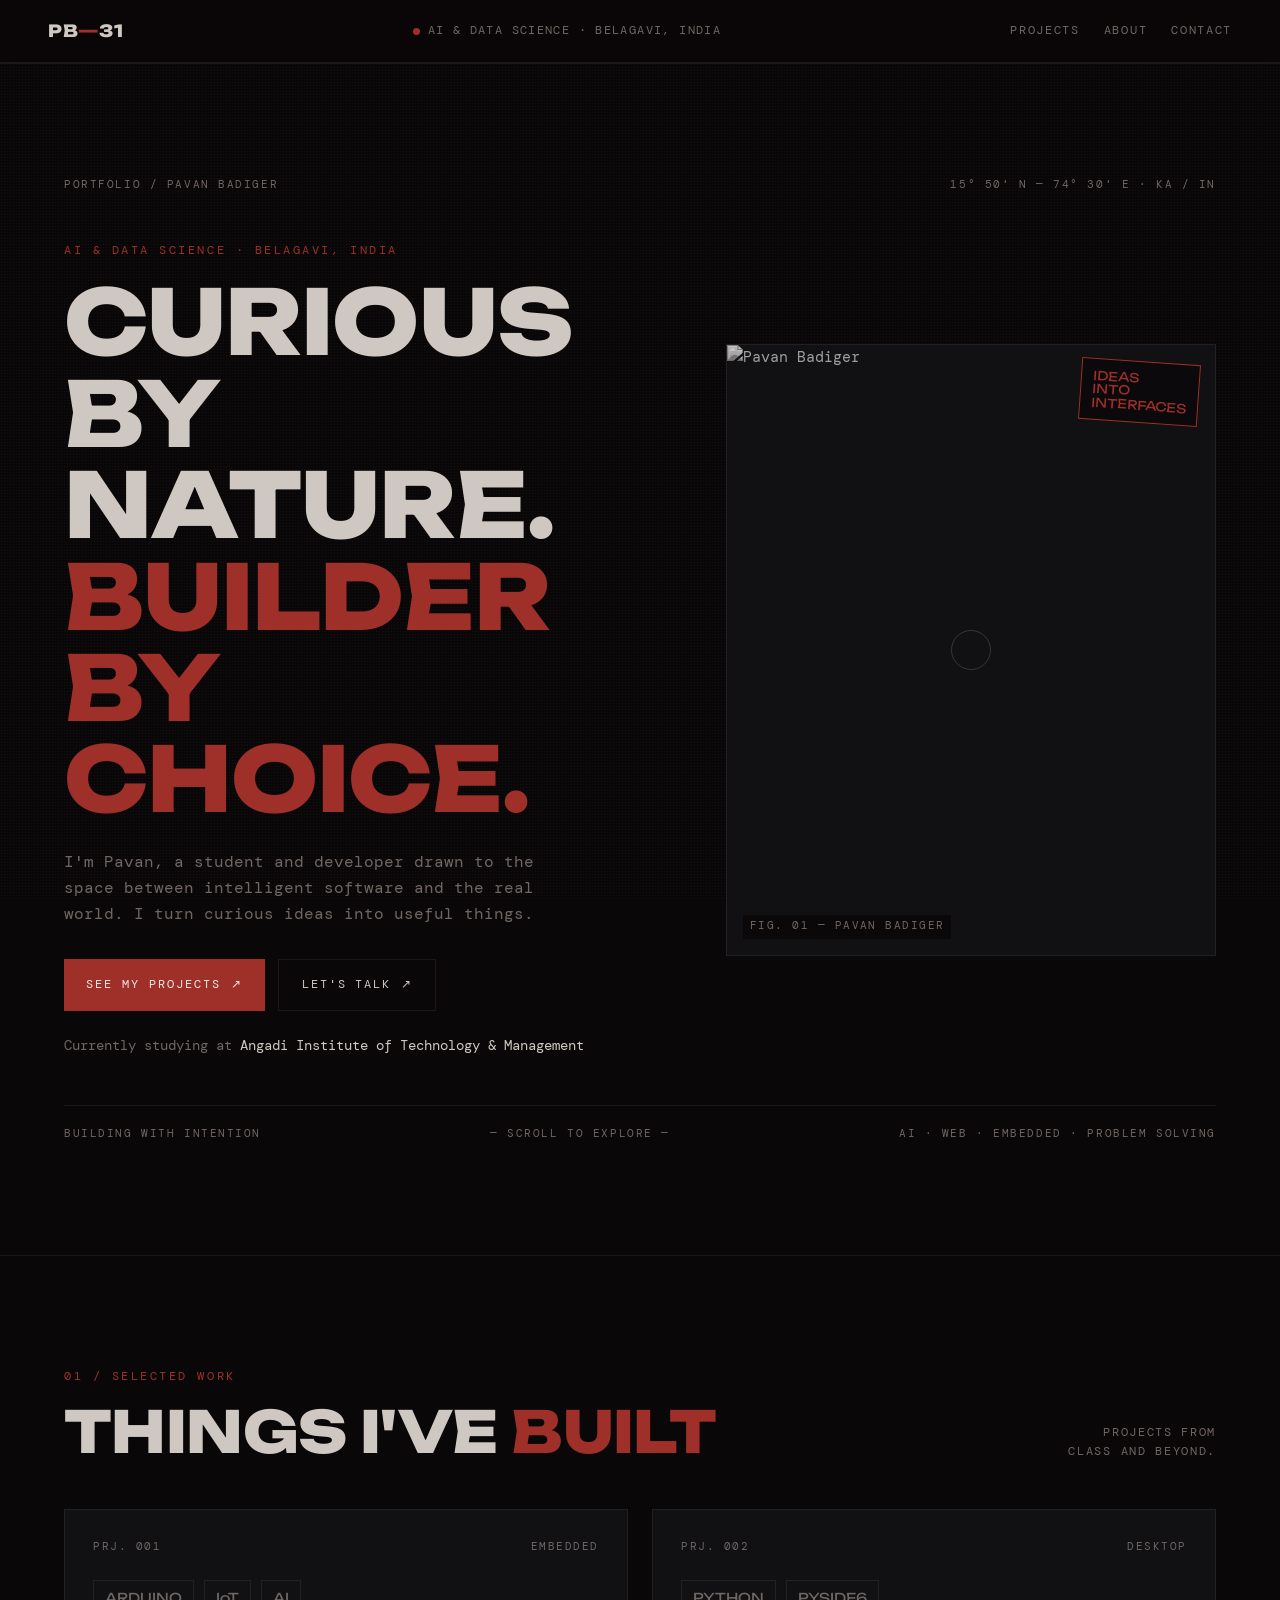
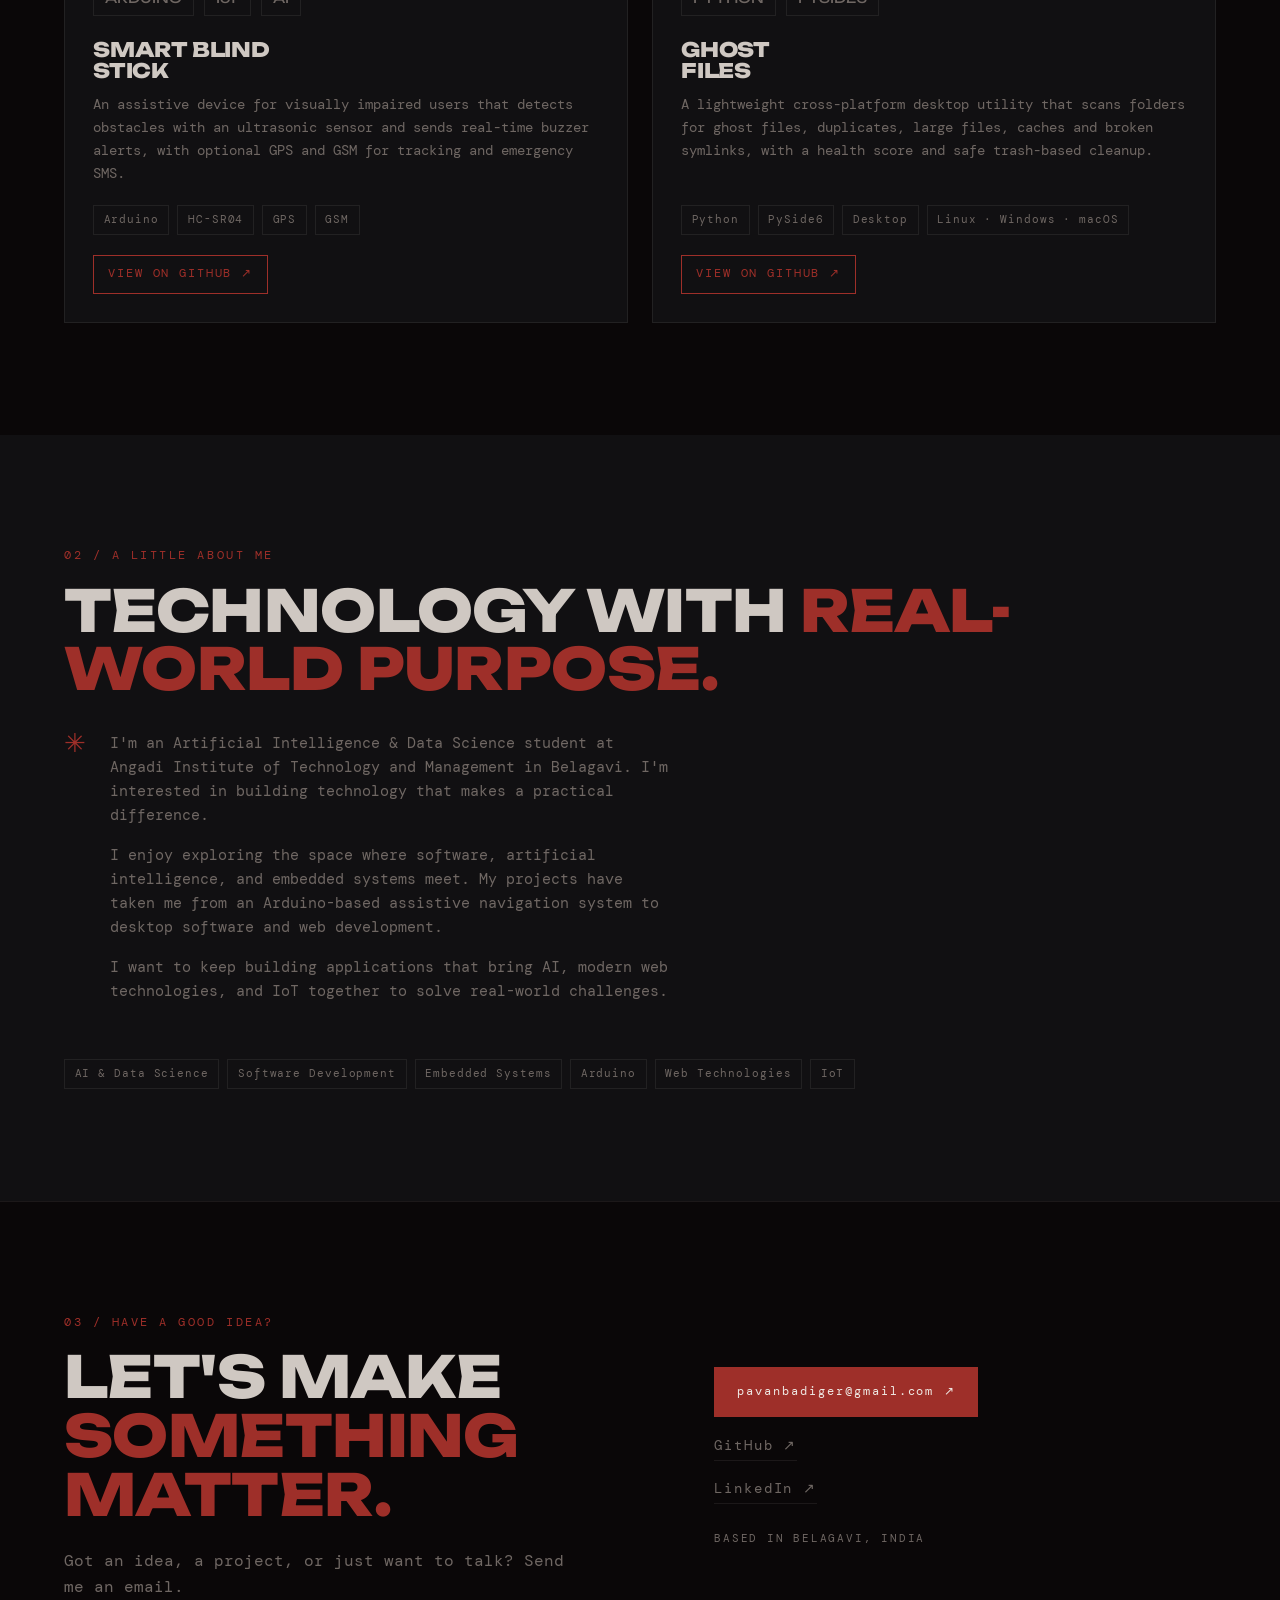
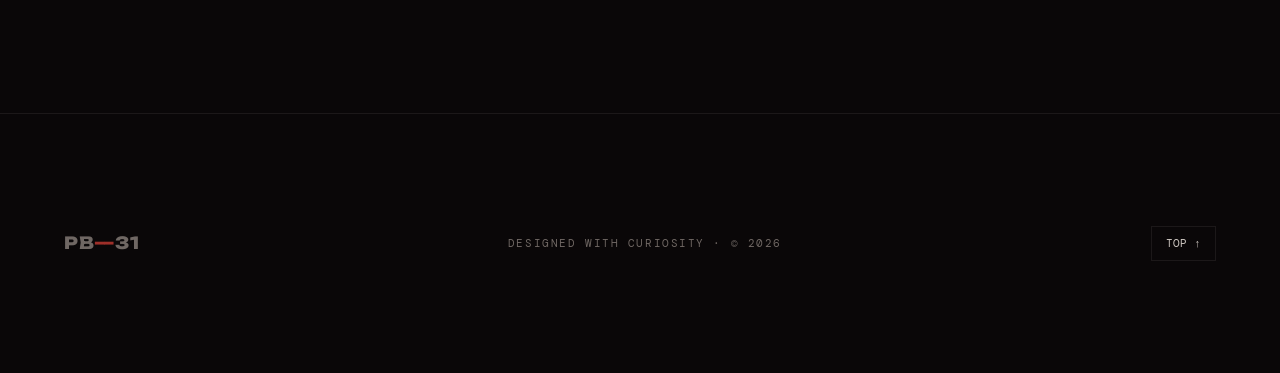
==== index.html @ 8b149516 "Redesign portfolio with dark matte theme and new project cards" ====
<!DOCTYPE html>
<html lang="en">
<head>
  <meta charset="UTF-8">
  <meta name="viewport" content="width=device-width, initial-scale=1.0">
  <meta name="description" content="Pavan Badiger is an AI & Data Science student building thoughtful software, useful tools, and connected experiences.">
  <meta name="theme-color" content="#0a0708">
  <title>Portfolio | Pavan Badiger</title>

  <!-- Favicon -->
  <link rel="icon" type="image/jpeg" href="assets/Icon.jpeg">
  <link rel="apple-touch-icon" href="assets/Icon.jpeg">

  <link rel="preconnect" href="https://fonts.googleapis.com">
  <link href="https://fonts.googleapis.com/css2?family=DM+Mono&family=Unbounded:wght@400;600;800&display=swap" rel="stylesheet">

  <link rel="stylesheet" href="style.css">
  <script src="script.js" defer></script>
</head>
<body>

  <div class="grain"></div>
  <div class="scanlines"></div>
  <div class="cursor-glow"></div>

  <header class="topbar">
    <a class="brand" href="#top">PB<span>—</span>31</a>
    <div class="status"><i></i> AI &amp; DATA SCIENCE · BELAGAVI, INDIA</div>

    <button class="menu-toggle" aria-expanded="false">INDEX ＋</button>

    <nav id="site-nav">
      <a href="#projects">PROJECTS</a>
      <a href="#about">ABOUT</a>
      <a href="#contact">CONTACT</a>
    </nav>
  </header>

  <main id="top">
    <section class="hero section">
      <div class="meta">
        <span>PORTFOLIO / PAVAN BADIGER</span>
        <span>15° 50' N — 74° 30' E · KA / IN</span>
      </div>

      <div class="hero-layout">
        <div class="hero-copy">
          <p class="eyebrow">AI &amp; DATA SCIENCE · BELAGAVI, INDIA</p>

          <h1>CURIOUS BY NATURE.<br><em>BUILDER BY CHOICE.</em></h1>

          <p class="description">
            I'm Pavan, a student and developer drawn to the space between
            intelligent software and the real world. I turn curious ideas
            into useful things.
          </p>

          <div class="hero-actions">
            <a class="button" href="#projects">SEE MY PROJECTS <span>↗</span></a>
            <a class="button ghost" href="mailto:pavanbadiger@gmail.com">LET'S TALK <span>↗</span></a>
          </div>

          <p class="studying">
            Currently studying at <strong>Angadi Institute of Technology &amp; Management</strong>
          </p>
        </div>

        <div class="hero-art">
          <div class="art-frame">
            <img src="assets/Profile.svg" alt="Pavan Badiger" class="portrait">
            <div class="art-label">FIG. 01 — PAVAN BADIGER</div>
            <div class="stamp">IDEAS<br>INTO<br>INTERFACES</div>
            <div class="crosshair"></div>
          </div>
        </div>
      </div>

      <div class="hero-footer">
        <span>BUILDING WITH INTENTION</span>
        <span>— SCROLL TO EXPLORE —</span>
        <span>AI · WEB · EMBEDDED · PROBLEM SOLVING</span>
      </div>
    </section>

    <section id="projects" class="section projects">
      <div class="section-heading">
        <div>
          <p class="eyebrow">01 / SELECTED WORK</p>
          <h2>THINGS I'VE <em>BUILT</em></h2>
        </div>
        <p class="side-note">PROJECTS FROM<br>CLASS AND BEYOND.</p>
      </div>

      <div class="cards">
        <article class="card">
          <div class="card-meta">
            <span>PRJ. 001</span><span>EMBEDDED</span>
          </div>
          <div class="signal-visual">
            <span>ARDUINO</span><span>IoT</span><span>AI</span>
          </div>
          <h3>SMART BLIND<br>STICK</h3>
          <p>An assistive device for visually impaired users that detects obstacles with an ultrasonic sensor and sends real-time buzzer alerts, with optional GPS and GSM for tracking and emergency SMS.</p>
          <div class="tags"><span>Arduino</span><span>HC-SR04</span><span>GPS</span><span>GSM</span></div>
          <a class="card-link" href="https://github.com/Pavn31/Smart-Blind-Stick" target="_blank" rel="noopener">VIEW ON GITHUB ↗</a>
        </article>

        <article class="card">
          <div class="card-meta">
            <span>PRJ. 002</span><span>DESKTOP</span>
          </div>
          <div class="signal-visual">
            <span>PYTHON</span><span>PYSIDE6</span>
          </div>
          <h3>GHOST<br>FILES</h3>
          <p>A lightweight cross-platform desktop utility that scans folders for ghost files, duplicates, large files, caches and broken symlinks, with a health score and safe trash-based cleanup.</p>
          <div class="tags"><span>Python</span><span>PySide6</span><span>Desktop</span><span>Linux · Windows · macOS</span></div>
          <a class="card-link" href="https://github.com/Pavn31/GhostFiles" target="_blank" rel="noopener">VIEW ON GITHUB ↗</a>
        </article>
      </div>
    </section>

    <section id="about" class="manifesto">
      <div class="section manifesto-inner">
        <p class="eyebrow">02 / A LITTLE ABOUT ME</p>

        <h2>TECHNOLOGY WITH <em>REAL-WORLD PURPOSE.</em></h2>

        <div class="manifesto-bottom">
          <span class="asterisk">✳</span>
          <div>
            <p>
              I'm an Artificial Intelligence &amp; Data Science student at Angadi
              Institute of Technology and Management in Belagavi. I'm interested
              in building technology that makes a practical difference.
            </p>
            <p>
              I enjoy exploring the space where software, artificial intelligence,
              and embedded systems meet. My projects have taken me from an
              Arduino-based assistive navigation system to desktop software and
              web development.
            </p>
            <p>
              I want to keep building applications that bring AI, modern web
              technologies, and IoT together to solve real-world challenges.
            </p>
          </div>
        </div>

        <div class="tags skills">
          <span>AI &amp; Data Science</span>
          <span>Software Development</span>
          <span>Embedded Systems</span>
          <span>Arduino</span>
          <span>Web Technologies</span>
          <span>IoT</span>
        </div>
      </div>
    </section>

    <section id="contact" class="section contact">
      <div>
        <p class="eyebrow">03 / HAVE A GOOD IDEA?</p>
        <h2>LET'S MAKE<br><em>SOMETHING MATTER.</em></h2>
        <p class="description">
          Got an idea, a project, or just want to talk? Send me an email.
        </p>
      </div>

      <div class="contact-links">
        <a class="button" href="mailto:pavanbadiger@gmail.com">pavanbadiger@gmail.com <span>↗</span></a>
        <a href="https://github.com/Pavn31" target="_blank" rel="noopener">GitHub ↗</a>
        <a href="https://www.linkedin.com/in/pavn-badiger/" target="_blank" rel="noopener">LinkedIn ↗</a>
        <p class="location">BASED IN BELAGAVI, INDIA</p>
      </div>
    </section>
  </main>

  <footer class="section footer">
    <a class="brand" href="#top">PB<span>—</span>31</a>
    <span>DESIGNED WITH CURIOSITY · © 2026</span>
    <button id="panic" aria-label="Back to top">TOP ↑</button>
  </footer>

  <div class="panic-overlay" id="panic-overlay"></div>

</body>
</html>
---- style.css ----
:root {
    --bg: #0a0708;
    --bg-2: #111012;
    --ink: #cfc8c2;
    --muted: #6f6763;
    --line: rgba(207, 200, 194, 0.09);
    --red: #9e2f29;
    --red-soft: rgba(158, 47, 41, 0.18);
    --display: "Unbounded", system-ui, sans-serif;
    --mono: "DM Mono", ui-monospace, monospace;
  }
  
  * { box-sizing: border-box; margin: 0; padding: 0; }
  
  html { scroll-behavior: smooth; }
  
  body {
    background: var(--bg);
    color: var(--ink);
    font-family: var(--mono);
    font-size: 15px;
    line-height: 1.6;
    overflow-x: hidden;
  }
  
  a { color: inherit; text-decoration: none; }
  
  img { max-width: 100%; display: block; }
  
  /* Atmosphere: matte grain, soft scanlines, faint cursor light */
  .grain, .scanlines, .cursor-glow {
    position: fixed;
    inset: 0;
    pointer-events: none;
    z-index: 0;
  }
  .grain {
    opacity: 0.04;
    background-image: radial-gradient(#fff 1px, transparent 1px);
    background-size: 3px 3px;
  }
  .scanlines {
    background: repeating-linear-gradient(to bottom, transparent 0 2px, rgba(0,0,0,0.22) 2px 3px);
    opacity: 0.25;
  }
  .cursor-glow {
    position: fixed;
    width: 320px;
    height: 320px;
    transform: translate(-50%, -50%);
    background: radial-gradient(circle, rgba(158, 47, 41, 0.07), transparent 60%);
    left: -999px;
    top: -999px;
  }
  
  main, .topbar, .footer { position: relative; z-index: 1; }
  
  /* Top bar */
  .topbar {
    display: flex;
    align-items: center;
    justify-content: space-between;
    gap: 1rem;
    padding: 1.1rem clamp(1.25rem, 4vw, 3rem);
    border-bottom: 1px solid var(--line);
    position: sticky;
    top: 0;
    background: rgba(10, 7, 8, 0.9);
    backdrop-filter: blur(8px);
  }
  
  .brand {
    font-family: var(--display);
    font-weight: 800;
    letter-spacing: 0.04em;
    font-size: 1.05rem;
  }
  .brand span { color: var(--red); }
  
  .status {
    font-size: 0.72rem;
    color: var(--muted);
    letter-spacing: 0.12em;
    display: flex;
    align-items: center;
    gap: 0.5rem;
  }
  .status i {
    width: 7px; height: 7px; border-radius: 50%;
    background: var(--red);
    animation: blink 1.6s steps(2) infinite;
  }
  @keyframes blink { 50% { opacity: 0.1; } }
  
  .menu-toggle {
    display: none;
    background: none;
    border: 1px solid var(--line);
    color: var(--ink);
    font: inherit;
    padding: 0.45rem 0.8rem;
    cursor: pointer;
  }
  
  #site-nav { display: flex; gap: 1.5rem; }
  #site-nav a {
    font-size: 0.75rem;
    letter-spacing: 0.14em;
    color: var(--muted);
    transition: color 0.2s;
  }
  #site-nav a:hover { color: var(--ink); }
  
  /* Sections */
  .section {
    padding: clamp(4rem, 9vw, 7rem) clamp(1.25rem, 5vw, 4rem);
    border-top: 1px solid var(--line);
  }
  
  .eyebrow {
    font-size: 0.72rem;
    letter-spacing: 0.22em;
    color: var(--red);
    margin-bottom: 1rem;
  }
  
  h1, h2, h3 {
    font-family: var(--display);
    font-weight: 800;
    line-height: 1.02;
    letter-spacing: -0.01em;
  }
  h1 { font-size: clamp(2.6rem, 7vw, 6rem); margin-bottom: 1.5rem; }
  h2 { font-size: clamp(2rem, 5vw, 3.6rem); margin-bottom: 1.5rem; }
  h3 { font-size: 1.25rem; margin-bottom: 0.75rem; }
  
  em { font-style: normal; color: var(--red); }
  
  .description {
    max-width: 52ch;
    color: var(--muted);
    font-size: 1.02rem;
  }
  
  .side-note {
    color: var(--muted);
    font-size: 0.75rem;
    letter-spacing: 0.14em;
    text-align: right;
  }
  
  /* Buttons */
  .button {
    display: inline-flex;
    align-items: center;
    gap: 0.6rem;
    padding: 0.95rem 1.4rem;
    background: var(--red);
    color: #efe9e4;
    font-size: 0.78rem;
    letter-spacing: 0.16em;
    transition: transform 0.2s, background 0.2s;
  }
  .button:hover { transform: translateY(-2px); background: #b33a33; }
  .button.ghost {
    background: transparent;
    border: 1px solid var(--line);
    color: var(--ink);
  }
  .button.ghost:hover { border-color: var(--red); background: transparent; }
  
  /* Hero */
  .hero { min-height: 100vh; display: flex; flex-direction: column; justify-content: space-between; }
  
  .meta {
    display: flex;
    justify-content: space-between;
    flex-wrap: wrap;
    gap: 0.5rem;
    font-size: 0.7rem;
    letter-spacing: 0.14em;
    color: var(--muted);
  }
  
  .hero-layout {
    display: grid;
    grid-template-columns: 1.1fr 0.9fr;
    gap: clamp(2rem, 5vw, 5rem);
    align-items: center;
    padding: 3rem 0;
  }
  
  .hero-actions { display: flex; flex-wrap: wrap; gap: 0.8rem; margin: 2rem 0 1.5rem; }
  
  .studying { font-size: 0.85rem; color: var(--muted); }
  .studying strong { color: var(--ink); font-weight: 400; }
  
  .art-frame {
    position: relative;
    aspect-ratio: 4 / 5;
    border: 1px solid var(--line);
    background: var(--bg-2);
    overflow: hidden;
  }
  .portrait {
    width: 100%;
    height: 100%;
    object-fit: cover;
    filter: grayscale(1) contrast(1.05) brightness(0.85);
    opacity: 0.9;
  }
  .art-label, .art-caption {
    position: absolute;
    left: 1rem;
    font-size: 0.66rem;
    letter-spacing: 0.14em;
    color: var(--muted);
    background: rgba(10, 7, 8, 0.8);
    padding: 0.2rem 0.4rem;
  }
  .art-label { bottom: 1rem; }
  .stamp {
    position: absolute;
    top: 1rem;
    right: 1rem;
    font-family: var(--display);
    font-size: 0.78rem;
    line-height: 1.1;
    color: var(--red);
    border: 1px solid var(--red);
    padding: 0.6rem 0.7rem;
    transform: rotate(4deg);
    background: rgba(10, 7, 8, 0.75);
  }
  .crosshair {
    position: absolute;
    left: 50%; top: 50%;
    width: 40px; height: 40px;
    transform: translate(-50%, -50%);
    border: 1px solid rgba(207, 200, 194, 0.2);
    border-radius: 50%;
  }
  
  .hero-footer {
    display: flex;
    justify-content: space-between;
    flex-wrap: wrap;
    gap: 0.75rem;
    font-size: 0.7rem;
    letter-spacing: 0.14em;
    color: var(--muted);
    border-top: 1px solid var(--line);
    padding-top: 1.2rem;
  }
  
  /* Projects */
  .section-heading {
    display: flex;
    justify-content: space-between;
    align-items: flex-end;
    gap: 2rem;
    margin-bottom: 3rem;
    flex-wrap: wrap;
  }
  .section-heading h2 { margin-bottom: 0; }
  
  .cards {
    display: grid;
    grid-template-columns: repeat(auto-fit, minmax(300px, 1fr));
    gap: 1.5rem;
  }
  
  .card {
    border: 1px solid var(--line);
    background: var(--bg-2);
    padding: 1.75rem;
    display: flex;
    flex-direction: column;
    transition: border-color 0.25s, transform 0.25s;
  }
  .card:hover { border-color: rgba(158, 47, 41, 0.6); transform: translateY(-3px); }
  
  .card-meta {
    display: flex;
    justify-content: space-between;
    font-size: 0.68rem;
    letter-spacing: 0.14em;
    color: var(--muted);
    margin-bottom: 1.5rem;
  }
  
  .signal-visual {
    display: flex;
    gap: 0.6rem;
    flex-wrap: wrap;
    margin-bottom: 1.5rem;
  }
  .signal-visual span {
    font-family: var(--display);
    font-size: 0.85rem;
    padding: 0.4rem 0.7rem;
    border: 1px solid var(--line);
    color: var(--muted);
  }
  
  .card p { color: var(--muted); font-size: 0.9rem; margin-bottom: 1.25rem; }
  
  .tags { display: flex; flex-wrap: wrap; gap: 0.5rem; margin-top: auto; }
  .tags span {
    font-size: 0.7rem;
    letter-spacing: 0.08em;
    padding: 0.3rem 0.6rem;
    border: 1px solid var(--line);
    color: var(--muted);
  }
  
  /* Card GitHub link */
  .card-link {
    display: inline-flex;
    align-items: center;
    gap: 0.5rem;
    margin-top: 1.25rem;
    align-self: flex-start;
    padding: 0.6rem 0.9rem;
    border: 1px solid var(--red);
    color: var(--red);
    font-size: 0.72rem;
    letter-spacing: 0.16em;
    transition: background 0.2s, color 0.2s;
  }
  .card-link:hover {
    background: var(--red);
    color: #efe9e4;
  }
  
  /* About */
  .manifesto { background: var(--bg-2); }
  .manifesto-inner { border: none; }
  .manifesto-bottom {
    display: grid;
    grid-template-columns: auto 1fr;
    gap: 1.5rem;
    margin-top: 2rem;
    margin-bottom: 2.5rem;
  }
  .manifesto-bottom p { color: var(--muted); margin-bottom: 1rem; max-width: 62ch; }
  .asterisk { color: var(--red); font-size: 1.6rem; line-height: 1; }
  
  .skills { margin-top: 0.5rem; }
  
  /* Contact */
  .contact {
    display: grid;
    grid-template-columns: 1.2fr 1fr;
    gap: 3rem;
    align-items: center;
  }
  .contact-links { display: flex; flex-direction: column; gap: 1.1rem; align-items: flex-start; }
  .contact-links > a:not(.button) {
    font-size: 0.85rem;
    letter-spacing: 0.14em;
    color: var(--muted);
    border-bottom: 1px solid var(--line);
    padding-bottom: 0.2rem;
  }
  .contact-links > a:not(.button):hover { color: var(--ink); border-color: var(--red); }
  .location { font-size: 0.7rem; letter-spacing: 0.16em; color: var(--muted); margin-top: 0.5rem; }
  
  /* Footer */
  .footer {
    display: flex;
    justify-content: space-between;
    align-items: center;
    flex-wrap: wrap;
    gap: 1rem;
    font-size: 0.7rem;
    letter-spacing: 0.14em;
    color: var(--muted);
  }
  #panic {
    background: none;
    border: 1px solid var(--line);
    color: var(--ink);
    font: inherit;
    padding: 0.5rem 0.9rem;
    cursor: pointer;
  }
  #panic:hover { border-color: var(--red); }
  
  .panic-overlay { display: none; }
  
  /* Responsive */
  @media (max-width: 860px) {
    .hero-layout, .contact { grid-template-columns: 1fr; }
    .art-frame { aspect-ratio: 1 / 1; max-width: 420px; }
    .menu-toggle { display: block; }
    #site-nav {
      display: none;
      position: absolute;
      top: 100%;
      left: 0;
      right: 0;
      flex-direction: column;
      gap: 0;
      background: var(--bg);
      border-bottom: 1px solid var(--line);
    }
    #site-nav.open { display: flex; }
    #site-nav a { padding: 1rem clamp(1.25rem, 4vw, 3rem); border-top: 1px solid var(--line); }
    .status { display: none; }
    .topbar { position: sticky; }
  }
  
  @media (prefers-reduced-motion: reduce) {
    * { animation: none !important; transition: none !important; scroll-behavior: auto !important; }
  }
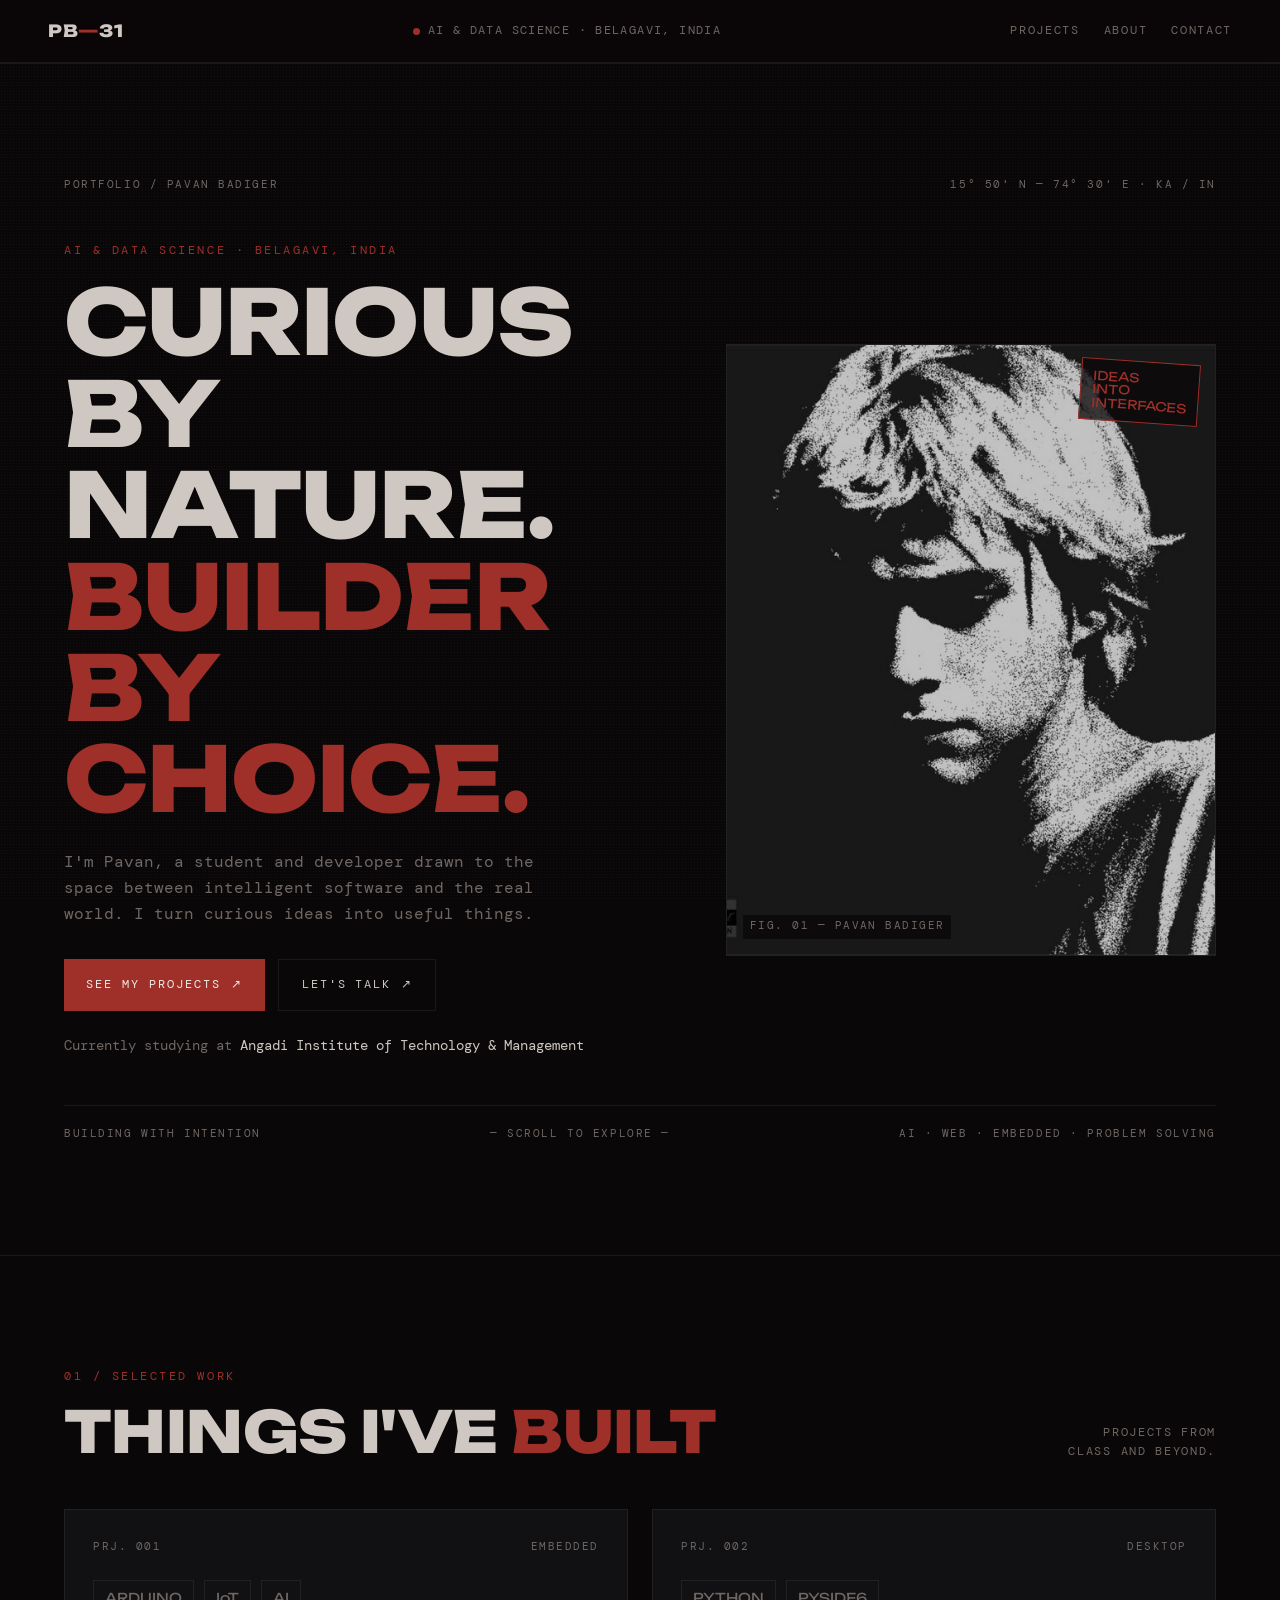
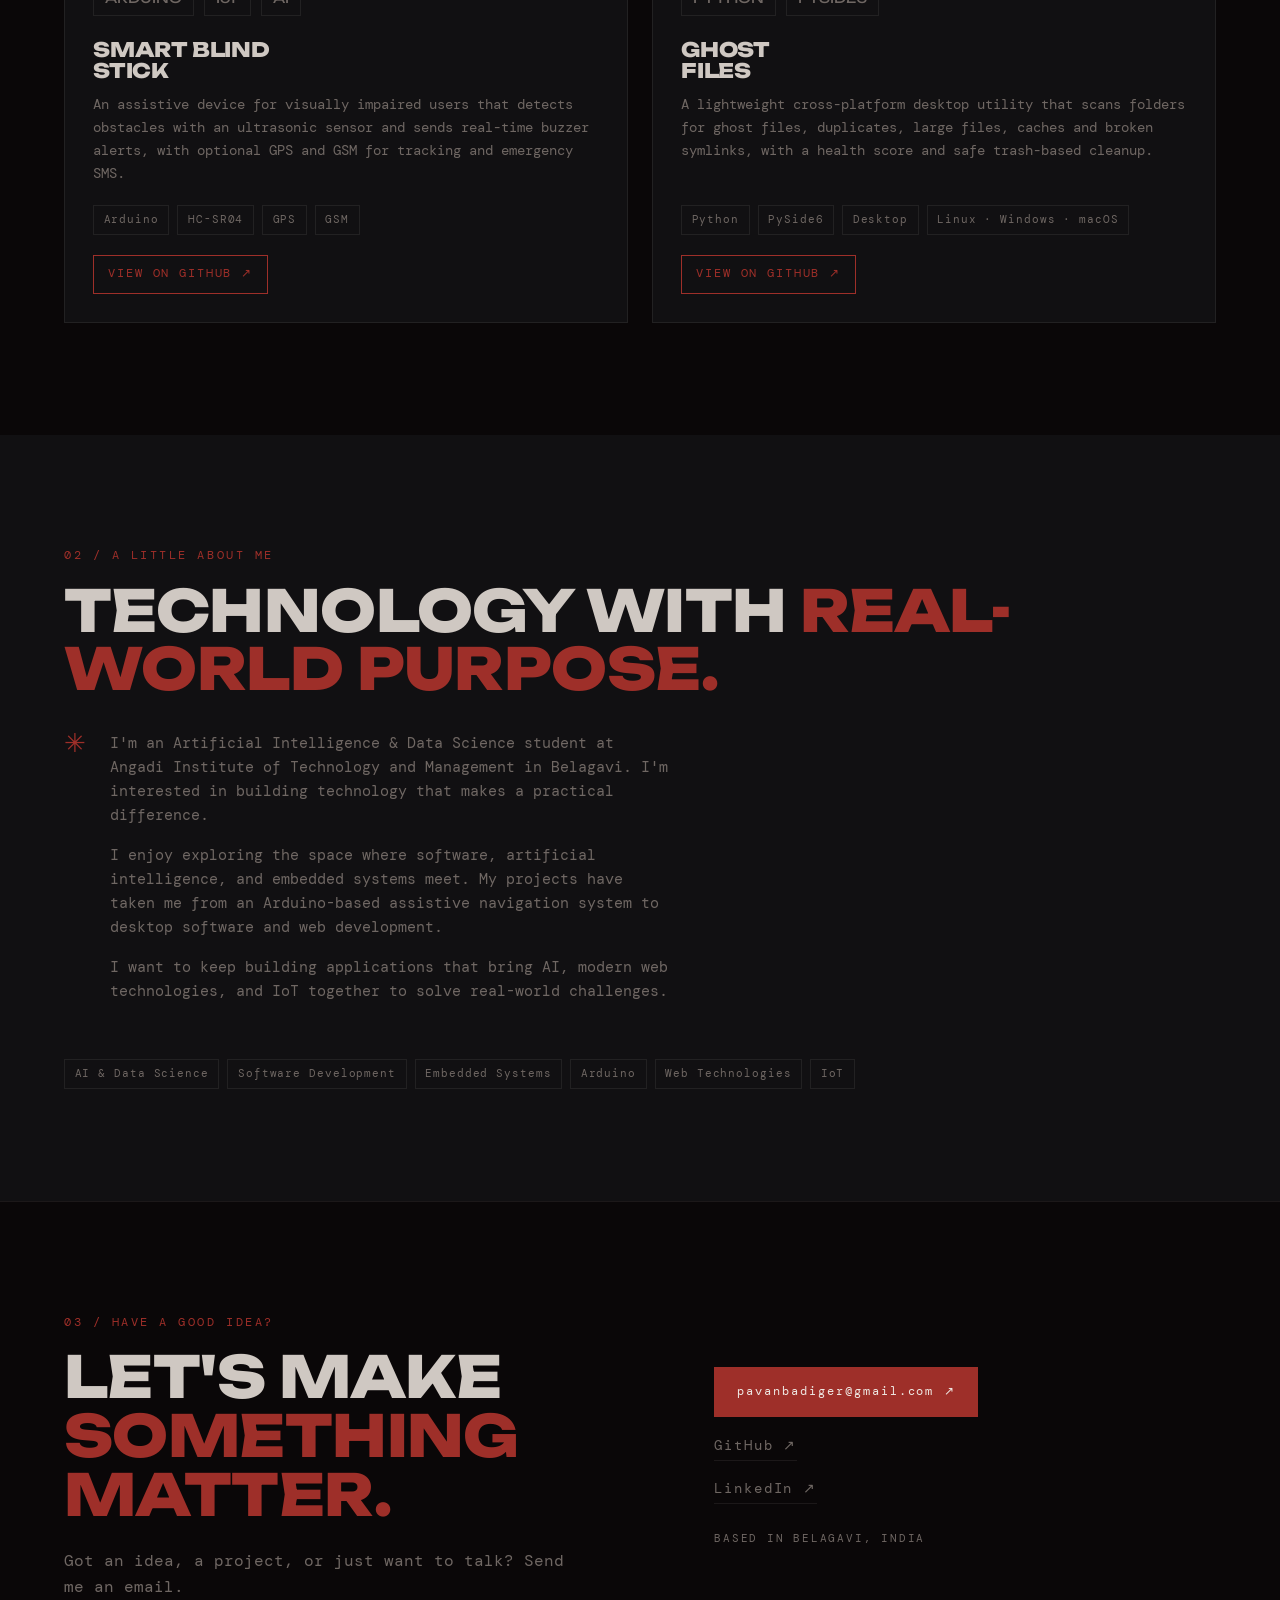
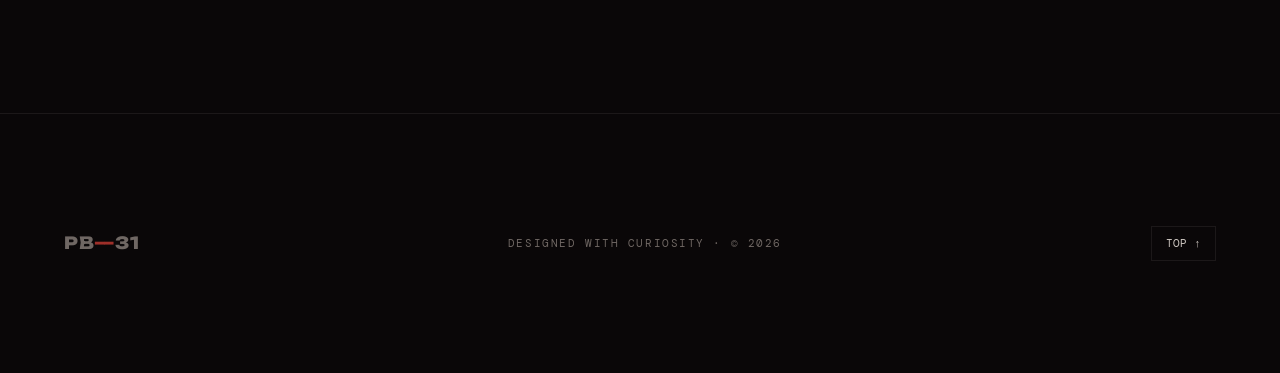
==== commit ee33431d: "Add favicon and update index.html" ====
--- a/index.html
+++ b/index.html
@@ -67,7 +67,7 @@
 
         <div class="hero-art">
           <div class="art-frame">
-            <img src="assets/Profile.svg" alt="Pavan Badiger" class="portrait">
+            <img src="assets/Profile.jpeg" alt="Pavan Badiger" class="portrait">
             <div class="art-label">FIG. 01 — PAVAN BADIGER</div>
             <div class="stamp">IDEAS<br>INTO<br>INTERFACES</div>
             <div class="crosshair"></div>
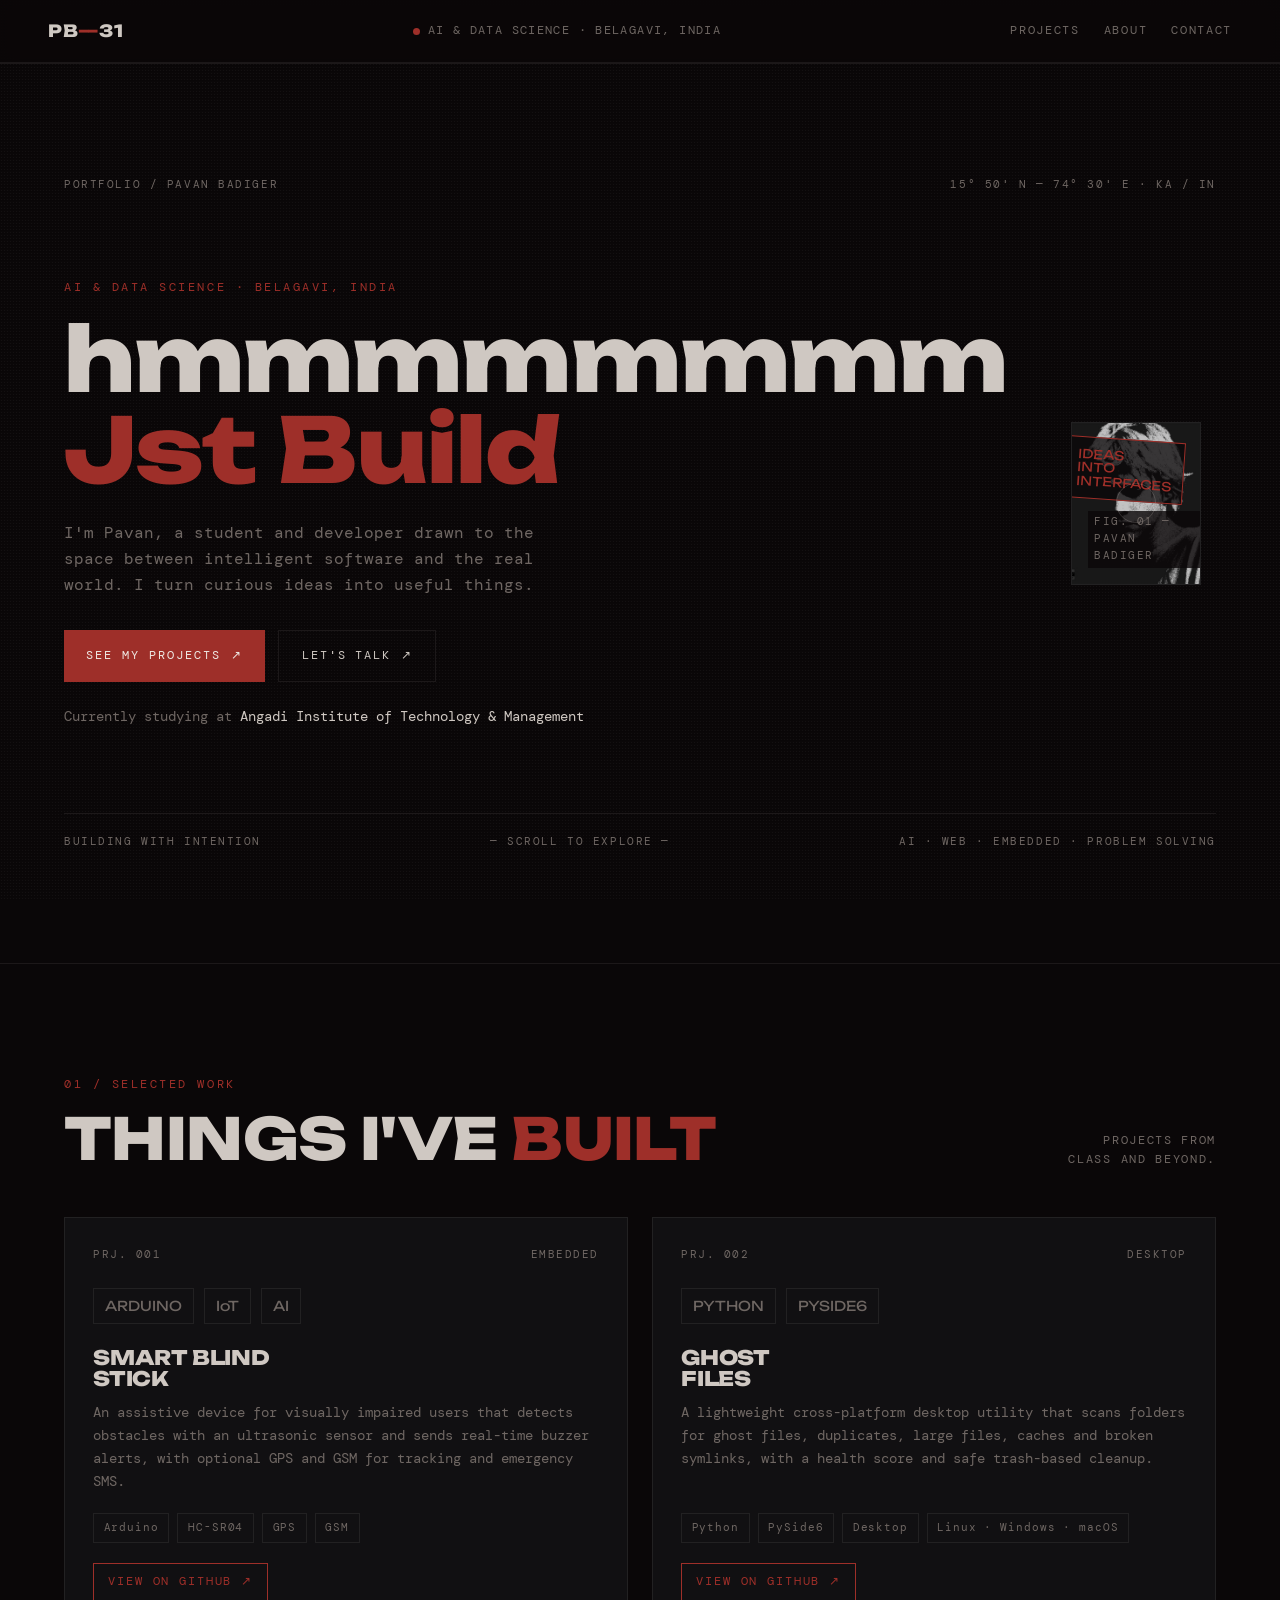
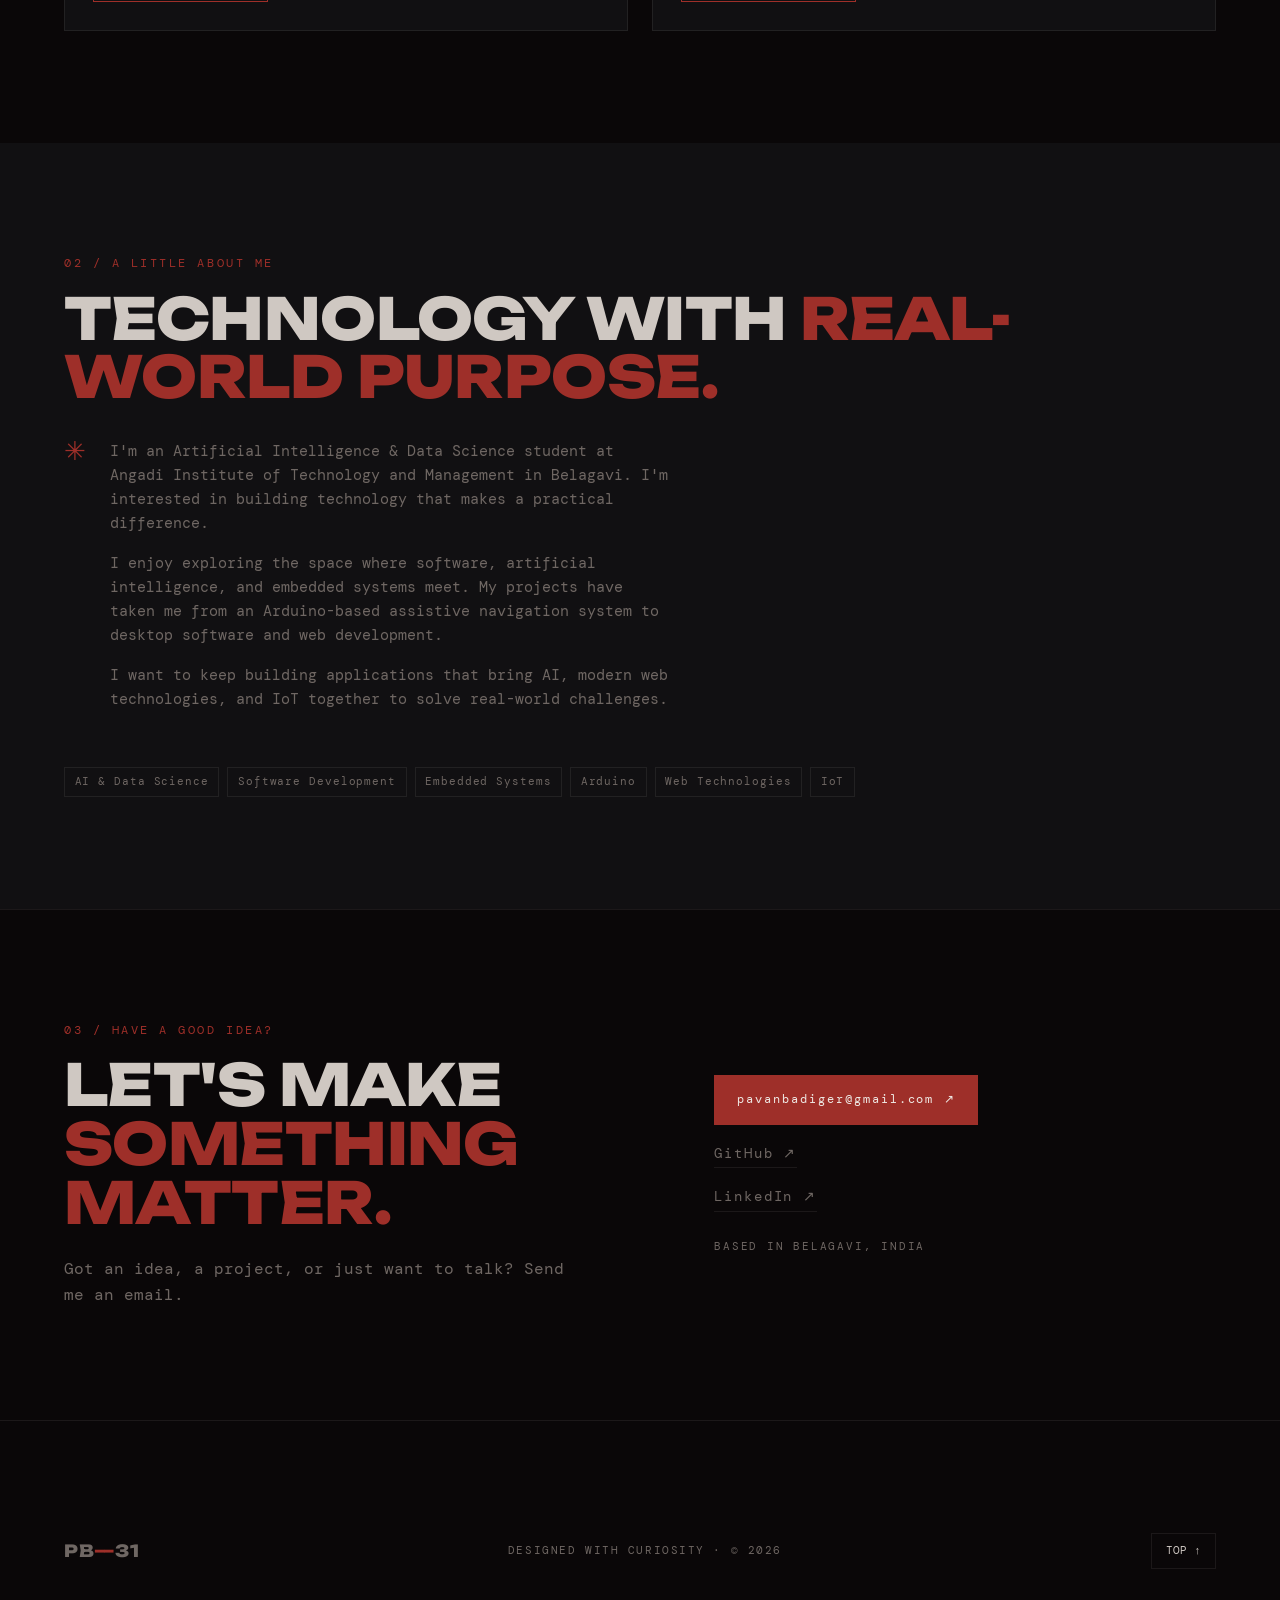
==== commit 7d80bfd2: "Update Header" ====
--- a/index.html
+++ b/index.html
@@ -1,188 +1,237 @@
-<!DOCTYPE html>
+<!doctype html>
 <html lang="en">
-<head>
-  <meta charset="UTF-8">
-  <meta name="viewport" content="width=device-width, initial-scale=1.0">
-  <meta name="description" content="Pavan Badiger is an AI & Data Science student building thoughtful software, useful tools, and connected experiences.">
-  <meta name="theme-color" content="#0a0708">
-  <title>Portfolio | Pavan Badiger</title>
-
-  <!-- Favicon -->
-  <link rel="icon" type="image/jpeg" href="assets/Icon.jpeg">
-  <link rel="apple-touch-icon" href="assets/Icon.jpeg">
-
-  <link rel="preconnect" href="https://fonts.googleapis.com">
-  <link href="https://fonts.googleapis.com/css2?family=DM+Mono&family=Unbounded:wght@400;600;800&display=swap" rel="stylesheet">
-
-  <link rel="stylesheet" href="style.css">
-  <script src="script.js" defer></script>
-</head>
-<body>
-
-  <div class="grain"></div>
-  <div class="scanlines"></div>
-  <div class="cursor-glow"></div>
-
-  <header class="topbar">
-    <a class="brand" href="#top">PB<span>—</span>31</a>
-    <div class="status"><i></i> AI &amp; DATA SCIENCE · BELAGAVI, INDIA</div>
-
-    <button class="menu-toggle" aria-expanded="false">INDEX ＋</button>
-
-    <nav id="site-nav">
-      <a href="#projects">PROJECTS</a>
-      <a href="#about">ABOUT</a>
-      <a href="#contact">CONTACT</a>
-    </nav>
-  </header>
-
-  <main id="top">
-    <section class="hero section">
-      <div class="meta">
-        <span>PORTFOLIO / PAVAN BADIGER</span>
-        <span>15° 50' N — 74° 30' E · KA / IN</span>
-      </div>
-
-      <div class="hero-layout">
-        <div class="hero-copy">
-          <p class="eyebrow">AI &amp; DATA SCIENCE · BELAGAVI, INDIA</p>
-
-          <h1>CURIOUS BY NATURE.<br><em>BUILDER BY CHOICE.</em></h1>
-
+  <head>
+    <meta charset="UTF-8" />
+    <meta name="viewport" content="width=device-width, initial-scale=1.0" />
+    <meta
+      name="description"
+      content="Pavan Badiger is an AI & Data Science student building thoughtful software, useful tools, and connected experiences."
+    />
+    <meta name="theme-color" content="#0a0708" />
+    <title>Portfolio | Pavan Badiger</title>
+
+    <!-- Favicon -->
+    <link rel="icon" type="image/jpeg" href="assets/Icon.jpeg" />
+    <link rel="apple-touch-icon" href="assets/Icon.jpeg" />
+
+    <link rel="preconnect" href="https://fonts.googleapis.com" />
+    <link
+      href="https://fonts.googleapis.com/css2?family=DM+Mono&family=Unbounded:wght@400;600;800&display=swap"
+      rel="stylesheet"
+    />
+
+    <link rel="stylesheet" href="style.css" />
+    <script src="script.js" defer></script>
+  </head>
+  <body>
+    <div class="grain"></div>
+    <div class="scanlines"></div>
+    <div class="cursor-glow"></div>
+
+    <header class="topbar">
+      <a class="brand" href="#top">PB<span>—</span>31</a>
+      <div class="status"><i></i> AI &amp; DATA SCIENCE · BELAGAVI, INDIA</div>
+
+      <button class="menu-toggle" aria-expanded="false">INDEX ＋</button>
+
+      <nav id="site-nav">
+        <a href="#projects">PROJECTS</a>
+        <a href="#about">ABOUT</a>
+        <a href="#contact">CONTACT</a>
+      </nav>
+    </header>
+
+    <main id="top">
+      <section class="hero section">
+        <div class="meta">
+          <span>PORTFOLIO / PAVAN BADIGER</span>
+          <span>15° 50' N — 74° 30' E · KA / IN</span>
+        </div>
+
+        <div class="hero-layout">
+          <div class="hero-copy">
+            <p class="eyebrow">AI &amp; DATA SCIENCE · BELAGAVI, INDIA</p>
+
+            <h1>hmmmmmmmm<br /><em>Jst Build</em></h1>
+
+            <p class="description">
+              I'm Pavan, a student and developer drawn to the space between
+              intelligent software and the real world. I turn curious ideas into
+              useful things.
+            </p>
+
+            <div class="hero-actions">
+              <a class="button" href="#projects"
+                >SEE MY PROJECTS <span>↗</span></a
+              >
+              <a class="button ghost" href="mailto:pavanbadiger@gmail.com"
+                >LET'S TALK <span>↗</span></a
+              >
+            </div>
+
+            <p class="studying">
+              Currently studying at
+              <strong>Angadi Institute of Technology &amp; Management</strong>
+            </p>
+          </div>
+
+          <div class="hero-art">
+            <div class="art-frame">
+              <img
+                src="assets/Profile.jpeg"
+                alt="Pavan Badiger"
+                class="portrait"
+              />
+              <div class="art-label">FIG. 01 — PAVAN BADIGER</div>
+              <div class="stamp">IDEAS<br />INTO<br />INTERFACES</div>
+              <div class="crosshair"></div>
+            </div>
+          </div>
+        </div>
+
+        <div class="hero-footer">
+          <span>BUILDING WITH INTENTION</span>
+          <span>— SCROLL TO EXPLORE —</span>
+          <span>AI · WEB · EMBEDDED · PROBLEM SOLVING</span>
+        </div>
+      </section>
+
+      <section id="projects" class="section projects">
+        <div class="section-heading">
+          <div>
+            <p class="eyebrow">01 / SELECTED WORK</p>
+            <h2>THINGS I'VE <em>BUILT</em></h2>
+          </div>
+          <p class="side-note">PROJECTS FROM<br />CLASS AND BEYOND.</p>
+        </div>
+
+        <div class="cards">
+          <article class="card">
+            <div class="card-meta">
+              <span>PRJ. 001</span><span>EMBEDDED</span>
+            </div>
+            <div class="signal-visual">
+              <span>ARDUINO</span><span>IoT</span><span>AI</span>
+            </div>
+            <h3>SMART BLIND<br />STICK</h3>
+            <p>
+              An assistive device for visually impaired users that detects
+              obstacles with an ultrasonic sensor and sends real-time buzzer
+              alerts, with optional GPS and GSM for tracking and emergency SMS.
+            </p>
+            <div class="tags">
+              <span>Arduino</span><span>HC-SR04</span><span>GPS</span
+              ><span>GSM</span>
+            </div>
+            <a
+              class="card-link"
+              href="https://github.com/Pavn31/Smart-Blind-Stick"
+              target="_blank"
+              rel="noopener"
+              >VIEW ON GITHUB ↗</a
+            >
+          </article>
+
+          <article class="card">
+            <div class="card-meta">
+              <span>PRJ. 002</span><span>DESKTOP</span>
+            </div>
+            <div class="signal-visual">
+              <span>PYTHON</span><span>PYSIDE6</span>
+            </div>
+            <h3>GHOST<br />FILES</h3>
+            <p>
+              A lightweight cross-platform desktop utility that scans folders
+              for ghost files, duplicates, large files, caches and broken
+              symlinks, with a health score and safe trash-based cleanup.
+            </p>
+            <div class="tags">
+              <span>Python</span><span>PySide6</span><span>Desktop</span
+              ><span>Linux · Windows · macOS</span>
+            </div>
+            <a
+              class="card-link"
+              href="https://github.com/Pavn31/GhostFiles"
+              target="_blank"
+              rel="noopener"
+              >VIEW ON GITHUB ↗</a
+            >
+          </article>
+        </div>
+      </section>
+
+      <section id="about" class="manifesto">
+        <div class="section manifesto-inner">
+          <p class="eyebrow">02 / A LITTLE ABOUT ME</p>
+
+          <h2>TECHNOLOGY WITH <em>REAL-WORLD PURPOSE.</em></h2>
+
+          <div class="manifesto-bottom">
+            <span class="asterisk">✳</span>
+            <div>
+              <p>
+                I'm an Artificial Intelligence &amp; Data Science student at
+                Angadi Institute of Technology and Management in Belagavi. I'm
+                interested in building technology that makes a practical
+                difference.
+              </p>
+              <p>
+                I enjoy exploring the space where software, artificial
+                intelligence, and embedded systems meet. My projects have taken
+                me from an Arduino-based assistive navigation system to desktop
+                software and web development.
+              </p>
+              <p>
+                I want to keep building applications that bring AI, modern web
+                technologies, and IoT together to solve real-world challenges.
+              </p>
+            </div>
+          </div>
+
+          <div class="tags skills">
+            <span>AI &amp; Data Science</span>
+            <span>Software Development</span>
+            <span>Embedded Systems</span>
+            <span>Arduino</span>
+            <span>Web Technologies</span>
+            <span>IoT</span>
+          </div>
+        </div>
+      </section>
+
+      <section id="contact" class="section contact">
+        <div>
+          <p class="eyebrow">03 / HAVE A GOOD IDEA?</p>
+          <h2>LET'S MAKE<br /><em>SOMETHING MATTER.</em></h2>
           <p class="description">
-            I'm Pavan, a student and developer drawn to the space between
-            intelligent software and the real world. I turn curious ideas
-            into useful things.
+            Got an idea, a project, or just want to talk? Send me an email.
           </p>
-
-          <div class="hero-actions">
-            <a class="button" href="#projects">SEE MY PROJECTS <span>↗</span></a>
-            <a class="button ghost" href="mailto:pavanbadiger@gmail.com">LET'S TALK <span>↗</span></a>
-          </div>
-
-          <p class="studying">
-            Currently studying at <strong>Angadi Institute of Technology &amp; Management</strong>
-          </p>
-        </div>
-
-        <div class="hero-art">
-          <div class="art-frame">
-            <img src="assets/Profile.jpeg" alt="Pavan Badiger" class="portrait">
-            <div class="art-label">FIG. 01 — PAVAN BADIGER</div>
-            <div class="stamp">IDEAS<br>INTO<br>INTERFACES</div>
-            <div class="crosshair"></div>
-          </div>
-        </div>
-      </div>
-
-      <div class="hero-footer">
-        <span>BUILDING WITH INTENTION</span>
-        <span>— SCROLL TO EXPLORE —</span>
-        <span>AI · WEB · EMBEDDED · PROBLEM SOLVING</span>
-      </div>
-    </section>
-
-    <section id="projects" class="section projects">
-      <div class="section-heading">
-        <div>
-          <p class="eyebrow">01 / SELECTED WORK</p>
-          <h2>THINGS I'VE <em>BUILT</em></h2>
-        </div>
-        <p class="side-note">PROJECTS FROM<br>CLASS AND BEYOND.</p>
-      </div>
-
-      <div class="cards">
-        <article class="card">
-          <div class="card-meta">
-            <span>PRJ. 001</span><span>EMBEDDED</span>
-          </div>
-          <div class="signal-visual">
-            <span>ARDUINO</span><span>IoT</span><span>AI</span>
-          </div>
-          <h3>SMART BLIND<br>STICK</h3>
-          <p>An assistive device for visually impaired users that detects obstacles with an ultrasonic sensor and sends real-time buzzer alerts, with optional GPS and GSM for tracking and emergency SMS.</p>
-          <div class="tags"><span>Arduino</span><span>HC-SR04</span><span>GPS</span><span>GSM</span></div>
-          <a class="card-link" href="https://github.com/Pavn31/Smart-Blind-Stick" target="_blank" rel="noopener">VIEW ON GITHUB ↗</a>
-        </article>
-
-        <article class="card">
-          <div class="card-meta">
-            <span>PRJ. 002</span><span>DESKTOP</span>
-          </div>
-          <div class="signal-visual">
-            <span>PYTHON</span><span>PYSIDE6</span>
-          </div>
-          <h3>GHOST<br>FILES</h3>
-          <p>A lightweight cross-platform desktop utility that scans folders for ghost files, duplicates, large files, caches and broken symlinks, with a health score and safe trash-based cleanup.</p>
-          <div class="tags"><span>Python</span><span>PySide6</span><span>Desktop</span><span>Linux · Windows · macOS</span></div>
-          <a class="card-link" href="https://github.com/Pavn31/GhostFiles" target="_blank" rel="noopener">VIEW ON GITHUB ↗</a>
-        </article>
-      </div>
-    </section>
-
-    <section id="about" class="manifesto">
-      <div class="section manifesto-inner">
-        <p class="eyebrow">02 / A LITTLE ABOUT ME</p>
-
-        <h2>TECHNOLOGY WITH <em>REAL-WORLD PURPOSE.</em></h2>
-
-        <div class="manifesto-bottom">
-          <span class="asterisk">✳</span>
-          <div>
-            <p>
-              I'm an Artificial Intelligence &amp; Data Science student at Angadi
-              Institute of Technology and Management in Belagavi. I'm interested
-              in building technology that makes a practical difference.
-            </p>
-            <p>
-              I enjoy exploring the space where software, artificial intelligence,
-              and embedded systems meet. My projects have taken me from an
-              Arduino-based assistive navigation system to desktop software and
-              web development.
-            </p>
-            <p>
-              I want to keep building applications that bring AI, modern web
-              technologies, and IoT together to solve real-world challenges.
-            </p>
-          </div>
-        </div>
-
-        <div class="tags skills">
-          <span>AI &amp; Data Science</span>
-          <span>Software Development</span>
-          <span>Embedded Systems</span>
-          <span>Arduino</span>
-          <span>Web Technologies</span>
-          <span>IoT</span>
-        </div>
-      </div>
-    </section>
-
-    <section id="contact" class="section contact">
-      <div>
-        <p class="eyebrow">03 / HAVE A GOOD IDEA?</p>
-        <h2>LET'S MAKE<br><em>SOMETHING MATTER.</em></h2>
-        <p class="description">
-          Got an idea, a project, or just want to talk? Send me an email.
-        </p>
-      </div>
-
-      <div class="contact-links">
-        <a class="button" href="mailto:pavanbadiger@gmail.com">pavanbadiger@gmail.com <span>↗</span></a>
-        <a href="https://github.com/Pavn31" target="_blank" rel="noopener">GitHub ↗</a>
-        <a href="https://www.linkedin.com/in/pavn-badiger/" target="_blank" rel="noopener">LinkedIn ↗</a>
-        <p class="location">BASED IN BELAGAVI, INDIA</p>
-      </div>
-    </section>
-  </main>
-
-  <footer class="section footer">
-    <a class="brand" href="#top">PB<span>—</span>31</a>
-    <span>DESIGNED WITH CURIOSITY · © 2026</span>
-    <button id="panic" aria-label="Back to top">TOP ↑</button>
-  </footer>
-
-  <div class="panic-overlay" id="panic-overlay"></div>
-
-</body>
-</html>+        </div>
+
+        <div class="contact-links">
+          <a class="button" href="mailto:pavanbadiger@gmail.com"
+            >pavanbadiger@gmail.com <span>↗</span></a
+          >
+          <a href="https://github.com/Pavn31" target="_blank" rel="noopener"
+            >GitHub ↗</a
+          >
+          <a
+            href="https://www.linkedin.com/in/pavn-badiger/"
+            target="_blank"
+            rel="noopener"
+            >LinkedIn ↗</a
+          >
+          <p class="location">BASED IN BELAGAVI, INDIA</p>
+        </div>
+      </section>
+    </main>
+
+    <footer class="section footer">
+      <a class="brand" href="#top">PB<span>—</span>31</a>
+      <span>DESIGNED WITH CURIOSITY · © 2026</span>
+      <button id="panic" aria-label="Back to top">TOP ↑</button>
+    </footer>
+
+    <div class="panic-overlay" id="panic-overlay"></div>
+  </body>
+</html>
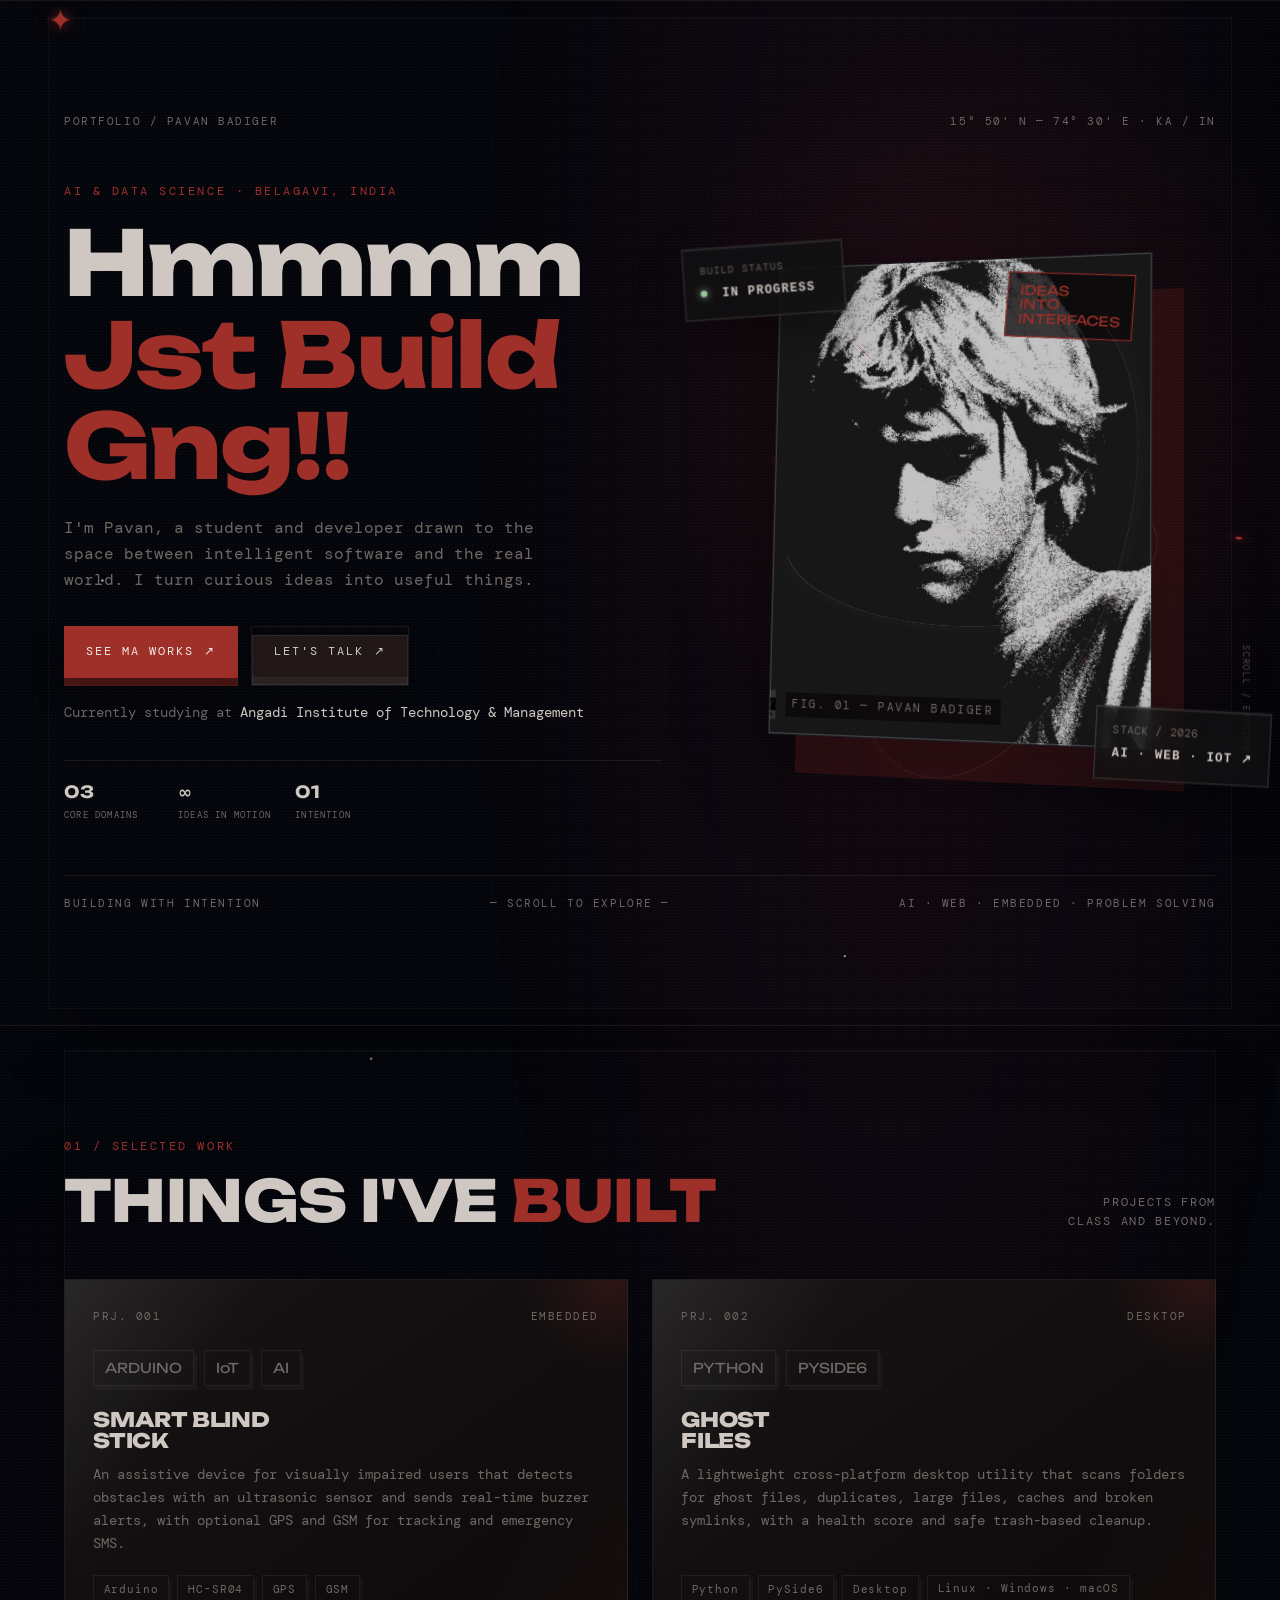
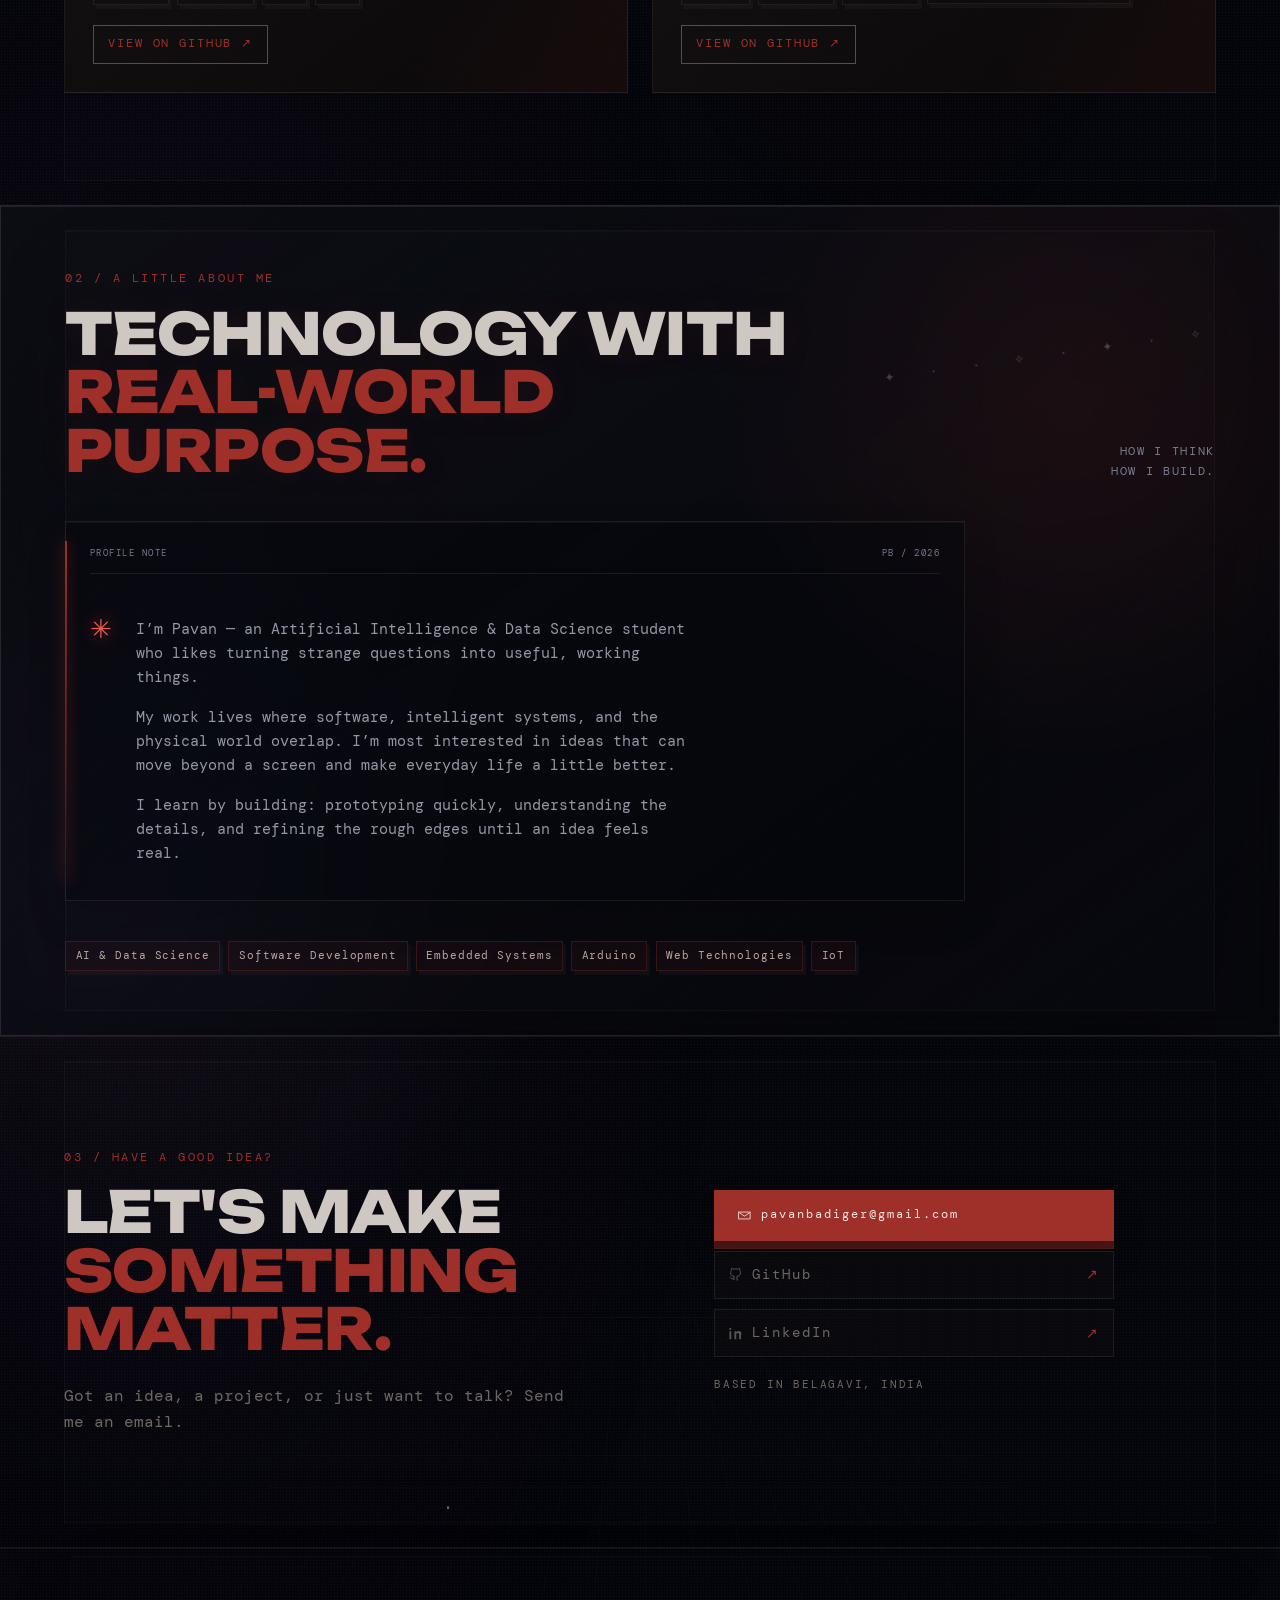
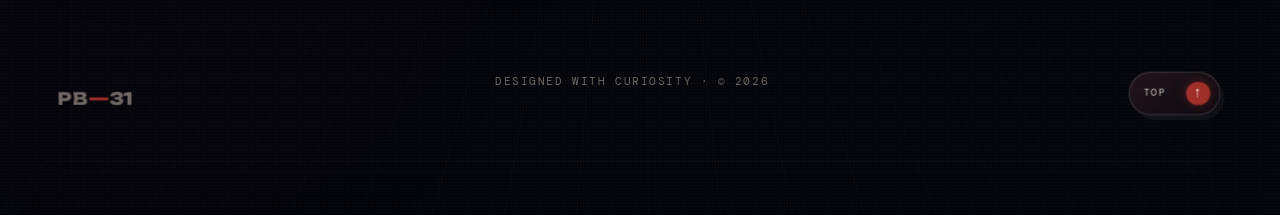
==== commit 09007ec9: "Redesign Portfolio" ====
--- a/index.html
+++ b/index.html
@@ -7,7 +7,7 @@
       name="description"
       content="Pavan Badiger is an AI & Data Science student building thoughtful software, useful tools, and connected experiences."
     />
-    <meta name="theme-color" content="#0a0708" />
+    <meta name="theme-color" content="#05060b" />
     <title>Portfolio | Pavan Badiger</title>
 
     <!-- Favicon -->
@@ -26,20 +26,15 @@
   <body>
     <div class="grain"></div>
     <div class="scanlines"></div>
-    <div class="cursor-glow"></div>
-
-    <header class="topbar">
-      <a class="brand" href="#top">PB<span>—</span>31</a>
-      <div class="status"><i></i> AI &amp; DATA SCIENCE · BELAGAVI, INDIA</div>
-
-      <button class="menu-toggle" aria-expanded="false">INDEX ＋</button>
-
-      <nav id="site-nav">
-        <a href="#projects">PROJECTS</a>
-        <a href="#about">ABOUT</a>
-        <a href="#contact">CONTACT</a>
-      </nav>
-    </header>
+    <div class="spacecraft" aria-hidden="true">
+      <span class="ship-window"></span>
+      <span class="ship-wing ship-wing-left"></span>
+      <span class="ship-wing ship-wing-right"></span>
+      <span class="ship-flame"></span>
+    </div>
+    <a class="brand brand-mark floating-logo" href="#top" aria-label="Back to top">
+      <span class="star-logo" aria-hidden="true">✦</span>
+    </a>
 
     <main id="top">
       <section class="hero section">
@@ -52,7 +47,7 @@
           <div class="hero-copy">
             <p class="eyebrow">AI &amp; DATA SCIENCE · BELAGAVI, INDIA</p>
 
-            <h1>hmmmmmmmm<br /><em>Jst Build</em></h1>
+            <h1>Hmmmm<br /><em>Jst Build Gng!!</em></h1>
 
             <p class="description">
               I'm Pavan, a student and developer drawn to the space between
@@ -62,7 +57,7 @@
 
             <div class="hero-actions">
               <a class="button" href="#projects"
-                >SEE MY PROJECTS <span>↗</span></a
+                >SEE MA WORKS <span>↗</span></a
               >
               <a class="button ghost" href="mailto:pavanbadiger@gmail.com"
                 >LET'S TALK <span>↗</span></a
@@ -73,9 +68,26 @@
               Currently studying at
               <strong>Angadi Institute of Technology &amp; Management</strong>
             </p>
+
+            <div class="hero-metrics" aria-label="Portfolio highlights">
+              <div><strong>03</strong><span>CORE DOMAINS</span></div>
+              <div><strong>∞</strong><span>IDEAS IN MOTION</span></div>
+              <div><strong>01</strong><span>INTENTION</span></div>
+            </div>
           </div>
 
           <div class="hero-art">
+            <div class="orbital-stage" aria-hidden="true">
+              <span class="orbital-ring ring-a"></span>
+              <span class="orbital-ring ring-b"></span>
+              <span class="orbital-ring ring-c"></span>
+              <span class="orbital-core"></span>
+              <span class="orbital-dot dot-a"></span>
+              <span class="orbital-dot dot-b"></span>
+            </div>
+            <div class="floating-note note-top" aria-hidden="true">
+              <small>BUILD STATUS</small><strong><i></i> IN PROGRESS</strong>
+            </div>
             <div class="art-frame">
               <img
                 src="assets/Profile.jpeg"
@@ -86,6 +98,9 @@
               <div class="stamp">IDEAS<br />INTO<br />INTERFACES</div>
               <div class="crosshair"></div>
             </div>
+            <div class="floating-note note-bottom" aria-hidden="true">
+              <small>STACK / 2026</small><strong>AI · WEB · IOT ↗</strong>
+            </div>
           </div>
         </div>
 
@@ -162,28 +177,31 @@
 
       <section id="about" class="manifesto">
         <div class="section manifesto-inner">
-          <p class="eyebrow">02 / A LITTLE ABOUT ME</p>
-
-          <h2>TECHNOLOGY WITH <em>REAL-WORLD PURPOSE.</em></h2>
-
-          <div class="manifesto-bottom">
+          <div class="section-heading manifesto-heading">
+            <div>
+              <p class="eyebrow">02 / A LITTLE ABOUT ME</p>
+              <h2>TECHNOLOGY WITH <em>REAL-WORLD PURPOSE.</em></h2>
+            </div>
+            <p class="side-note">HOW I THINK<br />HOW I BUILD.</p>
+          </div>
+
+          <div class="manifesto-bottom about-card">
+            <div class="about-card-meta"><span>PROFILE NOTE</span><span>PB / 2026</span></div>
             <span class="asterisk">✳</span>
             <div>
               <p>
-                I'm an Artificial Intelligence &amp; Data Science student at
-                Angadi Institute of Technology and Management in Belagavi. I'm
-                interested in building technology that makes a practical
-                difference.
+                I’m Pavan — an Artificial Intelligence &amp; Data Science
+                student who likes turning strange questions into useful,
+                working things.
               </p>
               <p>
-                I enjoy exploring the space where software, artificial
-                intelligence, and embedded systems meet. My projects have taken
-                me from an Arduino-based assistive navigation system to desktop
-                software and web development.
+                My work lives where software, intelligent systems, and the
+                physical world overlap. I’m most interested in ideas that can
+                move beyond a screen and make everyday life a little better.
               </p>
               <p>
-                I want to keep building applications that bring AI, modern web
-                technologies, and IoT together to solve real-world challenges.
+                I learn by building: prototyping quickly, understanding the
+                details, and refining the rough edges until an idea feels real.
               </p>
             </div>
           </div>
@@ -210,16 +228,16 @@
 
         <div class="contact-links">
           <a class="button" href="mailto:pavanbadiger@gmail.com"
-            >pavanbadiger@gmail.com <span>↗</span></a
+            ><svg class="contact-icon" viewBox="0 0 24 24" aria-hidden="true"><path d="M3 6.5h18v11H3z"/><path d="m3 7 9 6 9-6"/></svg><span>pavanbadiger@gmail.com</span><span>↗</span></a
           >
           <a href="https://github.com/Pavn31" target="_blank" rel="noopener"
-            >GitHub ↗</a
+            ><svg class="contact-icon" viewBox="0 0 24 24" aria-hidden="true"><path d="M9 19c-4 .9-4-2-5.5-2.5M14.5 21v-3.4c0-1 .1-1.8-.5-2.6 2.9-.3 6-1.4 6-6.2a4.8 4.8 0 0 0-1.3-3.3 4.5 4.5 0 0 0-.1-3.3s-1-.3-3.4 1.3a11.7 11.7 0 0 0-6.2 0C6.6 1.9 5.6 2.2 5.6 2.2a4.5 4.5 0 0 0-.1 3.3 4.8 4.8 0 0 0-1.3 3.3c0 4.8 3.1 5.9 6 6.2-.6.5-.6 1.1-.6 2v3"/></svg><span>GitHub</span><span>↗</span></a
           >
           <a
             href="https://www.linkedin.com/in/pavn-badiger/"
             target="_blank"
             rel="noopener"
-            >LinkedIn ↗</a
+            ><svg class="contact-icon contact-icon-fill" viewBox="0 0 24 24" aria-hidden="true"><path d="M5.2 8.2H2.3V21h2.9V8.2ZM3.7 3A1.7 1.7 0 1 0 3.7 6.4 1.7 1.7 0 0 0 3.7 3ZM21.7 13.7c0-3.9-2-5.7-4.7-5.7-2.2 0-3.2 1.2-3.8 2v-1.8H10.3V21h2.9v-6.3c0-1.7.3-3.4 2.5-3.4 2.1 0 2.1 2 2.1 3.5V21h2.9v-7.3Z"/></svg><span>LinkedIn</span><span>↗</span></a
           >
           <p class="location">BASED IN BELAGAVI, INDIA</p>
         </div>
@@ -229,9 +247,7 @@
     <footer class="section footer">
       <a class="brand" href="#top">PB<span>—</span>31</a>
       <span>DESIGNED WITH CURIOSITY · © 2026</span>
-      <button id="panic" aria-label="Back to top">TOP ↑</button>
+      <button id="panic" type="button" aria-label="Back to top"><span>TOP</span><b aria-hidden="true">↑</b></button>
     </footer>
-
-    <div class="panic-overlay" id="panic-overlay"></div>
   </body>
 </html>
--- a/style.css
+++ b/style.css
@@ -1,6 +1,6 @@
 :root {
-    --bg: #0a0708;
-    --bg-2: #111012;
+    --bg: #05060b;
+    --bg-2: #0b0d17;
     --ink: #cfc8c2;
     --muted: #6f6763;
     --line: rgba(207, 200, 194, 0.09);
@@ -22,13 +22,83 @@
     line-height: 1.6;
     overflow-x: hidden;
   }
+
+  .spacecraft {
+    position: fixed;
+    left: -8vw;
+    top: 16vh;
+    z-index: 0;
+    width: 52px;
+    height: 22px;
+    pointer-events: none;
+    opacity: .78;
+    filter: drop-shadow(0 0 7px rgba(158,47,41,.75));
+    transform: rotate(-8deg);
+    animation: ship-wander 38s cubic-bezier(.45,.05,.55,.95) infinite;
+  }
+  .spacecraft::before {
+    content: "";
+    position: absolute;
+    left: 6px;
+    top: 4px;
+    width: 40px;
+    height: 15px;
+    border: 1px solid rgba(239,233,228,.75);
+    border-radius: 72% 48% 42% 62%;
+    background: linear-gradient(145deg, rgba(239,233,228,.8), rgba(91,35,38,.82) 56%, rgba(22,15,24,.9));
+    transform: skewX(-10deg);
+  }
+  .ship-window {
+    position: absolute;
+    z-index: 2;
+    top: 7px;
+    left: 26px;
+    width: 9px;
+    height: 7px;
+    border: 1px solid rgba(255,200,180,.8);
+    border-radius: 50%;
+    background: #8f302d;
+    box-shadow: 0 0 8px rgba(213,79,66,.7);
+  }
+  .ship-wing {
+    position: absolute;
+    z-index: -1;
+    top: 13px;
+    width: 18px;
+    height: 8px;
+    border: 1px solid rgba(207,200,194,.45);
+    background: #24151b;
+    transform: skewX(-30deg);
+  }
+  .ship-wing-left { left: 10px; transform: skewX(-30deg) rotate(-12deg); }
+  .ship-wing-right { right: 7px; transform: skewX(30deg) rotate(12deg); }
+  .ship-flame {
+    position: absolute;
+    left: -8px;
+    top: 10px;
+    width: 13px;
+    height: 5px;
+    border-radius: 100% 0 0 100%;
+    background: linear-gradient(90deg, transparent, #df5a42, #ffd0a6);
+    filter: blur(.4px);
+    animation: flame-flicker .18s ease-in-out infinite alternate;
+  }
+  @keyframes ship-wander {
+    0% { transform: translate3d(0, 0, 0) rotate(-8deg); }
+    18% { transform: translate3d(28vw, 8vh, 0) rotate(4deg); }
+    39% { transform: translate3d(47vw, -4vh, 0) rotate(11deg); }
+    57% { transform: translate3d(67vw, 17vh, 0) rotate(-5deg); }
+    78% { transform: translate3d(84vw, 4vh, 0) rotate(7deg); }
+    100% { transform: translate3d(118vw, 13vh, 0) rotate(-3deg); }
+  }
+  @keyframes flame-flicker { to { width: 18px; opacity: .65; } }
   
   a { color: inherit; text-decoration: none; }
   
   img { max-width: 100%; display: block; }
   
   /* Atmosphere: matte grain, soft scanlines, faint cursor light */
-  .grain, .scanlines, .cursor-glow {
+  .grain, .scanlines {
     position: fixed;
     inset: 0;
     pointer-events: none;
@@ -42,15 +112,6 @@
   .scanlines {
     background: repeating-linear-gradient(to bottom, transparent 0 2px, rgba(0,0,0,0.22) 2px 3px);
     opacity: 0.25;
-  }
-  .cursor-glow {
-    position: fixed;
-    width: 320px;
-    height: 320px;
-    transform: translate(-50%, -50%);
-    background: radial-gradient(circle, rgba(158, 47, 41, 0.07), transparent 60%);
-    left: -999px;
-    top: -999px;
   }
   
   main, .topbar, .footer { position: relative; z-index: 1; }
@@ -76,6 +137,12 @@
     font-size: 1.05rem;
   }
   .brand span { color: var(--red); }
+  .brand-mark { display: inline-grid; place-items: center; width: 2.4rem; height: 2.4rem; }
+  .star-logo { color: var(--red) !important; font-size: 1.85rem; line-height: 1; text-shadow: 0 0 14px rgba(158,47,41,.75); transform: rotate(0deg); transition: transform .45s cubic-bezier(.2,.8,.2,1), color .2s, text-shadow .2s; }
+  .brand-mark:hover .star-logo { color: #f0a18d !important; transform: rotate(90deg) scale(1.12); text-shadow: 0 0 22px rgba(229,91,76,.95); }
+  .floating-logo { position: fixed; top: 1.25rem; left: clamp(1.25rem, 4vw, 3rem); z-index: 10; animation: slow-logo-rotate 18s linear infinite; }
+  .floating-logo:hover { animation-play-state: paused; }
+  @keyframes slow-logo-rotate { to { transform: rotate(360deg); } }
   
   .status {
     font-size: 0.72rem;
@@ -100,13 +167,16 @@
     font: inherit;
     padding: 0.45rem 0.8rem;
     cursor: pointer;
-  }
+    transition: color .2s, border-color .2s, background .2s, transform .2s;
+  }
+  .menu-toggle:hover, .menu-toggle[aria-expanded="true"] { color: var(--ink); border-color: var(--red); background: rgba(158,47,41,.12); transform: translateZ(10px); }
   
   #site-nav { display: flex; gap: 1.5rem; }
   #site-nav a {
     font-size: 0.75rem;
     letter-spacing: 0.14em;
     color: var(--muted);
+    cursor: pointer;
     transition: color 0.2s;
   }
   #site-nav a:hover { color: var(--ink); }
@@ -151,6 +221,9 @@
   
   /* Buttons */
   .button {
+    position: relative;
+    z-index: 0;
+    transform: translateZ(12px);
     display: inline-flex;
     align-items: center;
     gap: 0.6rem;
@@ -159,14 +232,26 @@
     color: #efe9e4;
     font-size: 0.78rem;
     letter-spacing: 0.16em;
-    transition: transform 0.2s, background 0.2s;
-  }
-  .button:hover { transform: translateY(-2px); background: #b33a33; }
+    transform-style: preserve-3d;
+    transition: transform 0.2s, background 0.2s, box-shadow 0.2s;
+  }
+  .button::after {
+    content: "";
+    position: absolute;
+    z-index: -1;
+    inset: 0;
+    background: #561b1b;
+    transform: translate3d(0, 8px, -8px);
+    border: 1px solid rgba(255,255,255,.08);
+  }
+  .button:hover { transform: translateY(-5px) rotateX(8deg) translateZ(18px); background: #b33a33; box-shadow: 0 14px 26px rgba(0,0,0,.3); }
+  .button:active { transform: translateY(3px) translateZ(4px); box-shadow: 0 4px 10px rgba(0,0,0,.24); }
   .button.ghost {
     background: transparent;
     border: 1px solid var(--line);
     color: var(--ink);
   }
+  .button.ghost::after { background: #211618; }
   .button.ghost:hover { border-color: var(--red); background: transparent; }
   
   /* Hero */
@@ -194,6 +279,10 @@
   
   .studying { font-size: 0.85rem; color: var(--muted); }
   .studying strong { color: var(--ink); font-weight: 400; }
+  .hero-metrics { display: flex; gap: 1.5rem; margin-top: 2.3rem; padding-top: 1.1rem; border-top: 1px solid var(--line); }
+  .hero-metrics div { display: flex; flex-direction: column; gap: .15rem; min-width: 90px; }
+  .hero-metrics strong { font-family: var(--display); font-size: 1.05rem; color: var(--ink); }
+  .hero-metrics span { color: var(--muted); font-size: .58rem; letter-spacing: .13em; }
   
   .art-frame {
     position: relative;
@@ -209,7 +298,7 @@
     filter: grayscale(1) contrast(1.05) brightness(0.85);
     opacity: 0.9;
   }
-  .art-label, .art-caption {
+  .art-label {
     position: absolute;
     left: 1rem;
     font-size: 0.66rem;
@@ -276,9 +365,11 @@
     padding: 1.75rem;
     display: flex;
     flex-direction: column;
-    transition: border-color 0.25s, transform 0.25s;
-  }
-  .card:hover { border-color: rgba(158, 47, 41, 0.6); transform: translateY(-3px); }
+    transform-style: preserve-3d;
+    transition: border-color 0.25s, transform 0.35s cubic-bezier(.2,.8,.2,1), box-shadow 0.35s;
+  }
+  .cards { perspective: 1000px; }
+  .card:hover { border-color: rgba(158, 47, 41, 0.6); transform: translateY(-8px) rotateX(2deg) rotateY(-1deg) translateZ(16px); box-shadow: 18px 24px 45px rgba(0,0,0,0.25); }
   
   .card-meta {
     display: flex;
@@ -347,6 +438,73 @@
   .asterisk { color: var(--red); font-size: 1.6rem; line-height: 1; }
   
   .skills { margin-top: 0.5rem; }
+  .about-card { display: grid; grid-template-columns: auto minmax(0, 1fr); column-gap: 1.5rem; }
+  .about-card-meta { grid-column: 1 / -1; display: flex; justify-content: space-between; gap: 1rem; margin-bottom: 1.2rem; padding-bottom: .75rem; border-bottom: 1px solid rgba(207,200,194,.1); color: #777b8e; font-size: .58rem; letter-spacing: .16em; }
+  .about-card .asterisk { grid-column: 1; }
+  .about-card > div:last-child { grid-column: 2; }
+
+  /* About section: same deep-space glass language as the hero */
+  .manifesto {
+    position: relative;
+    overflow: hidden;
+    background:
+      radial-gradient(circle at 84% 24%, rgba(158,47,41,.16), transparent 22rem),
+      radial-gradient(circle at 8% 82%, rgba(55,51,103,.14), transparent 24rem),
+      linear-gradient(145deg, #0a0c16, #07080e 70%);
+  }
+  .manifesto::after {
+    content: "✦  ·  ·   ✧        ·  ✦     ·        ✧";
+    position: absolute;
+    top: 17%;
+    right: 5%;
+    color: rgba(239,233,228,.24);
+    font-size: .75rem;
+    letter-spacing: .9rem;
+    transform: rotate(-8deg);
+    pointer-events: none;
+  }
+  .manifesto-inner {
+    position: relative;
+    padding: clamp(2rem, 5vw, 4.5rem);
+    border: 1px solid rgba(207,200,194,.14);
+    background: linear-gradient(145deg, rgba(20,23,38,.74), rgba(7,9,16,.54));
+    box-shadow: 0 30px 80px rgba(0,0,0,.26), inset 0 1px rgba(255,255,255,.08);
+    backdrop-filter: blur(14px);
+  }
+  .manifesto-inner::before {
+    content: "ABOUT / 02";
+    position: absolute;
+    top: 1.25rem;
+    right: 1.4rem;
+    color: rgba(239,233,228,.35);
+    font-size: .58rem;
+    letter-spacing: .16em;
+  }
+  .manifesto-inner h2 { max-width: 850px; text-shadow: 0 0 30px rgba(158,47,41,.12); }
+  .manifesto-heading { margin-bottom: 2.5rem; }
+  .manifesto-heading .side-note { color: #777b8e; }
+  .manifesto-bottom {
+    position: relative;
+    max-width: 900px;
+    padding: 1.5rem 1.5rem 1.2rem;
+    border: 1px solid rgba(207,200,194,.1);
+    background: rgba(3,5,12,.32);
+    box-shadow: inset 0 1px rgba(255,255,255,.04), 0 18px 36px rgba(0,0,0,.16);
+  }
+  .manifesto-bottom::before {
+    content: "";
+    position: absolute;
+    left: -1px;
+    top: 1.2rem;
+    bottom: 1.2rem;
+    width: 2px;
+    background: linear-gradient(var(--red), transparent);
+    box-shadow: 0 0 14px var(--red);
+  }
+  .manifesto-bottom p { color: #9696a5; }
+  .asterisk { color: #e55b4c; text-shadow: 0 0 16px rgba(229,91,76,.7); }
+  .skills span { background: rgba(158,47,41,.07); border-color: rgba(158,47,41,.28); color: #b8a7a3; transition: transform .25s ease, border-color .25s ease, background .25s ease; }
+  .skills span:hover { transform: translateY(-3px) translateZ(8px); border-color: var(--red); background: rgba(158,47,41,.17); }
   
   /* Contact */
   .contact {
@@ -364,6 +522,15 @@
     padding-bottom: 0.2rem;
   }
   .contact-links > a:not(.button):hover { color: var(--ink); border-color: var(--red); }
+  .contact-icon { width: 15px; height: 15px; flex: 0 0 15px; fill: none; stroke: currentColor; stroke-width: 1.6; stroke-linecap: round; stroke-linejoin: round; opacity: .82; transition: transform .25s ease, opacity .2s ease; }
+  .contact-icon-fill { fill: currentColor; stroke: none; }
+  .contact-links a { display: inline-flex; align-items: center; gap: .6rem; }
+  .contact-links a:hover .contact-icon { opacity: 1; transform: translateY(-2px) scale(1.08); }
+  .contact-links { width: min(100%, 25rem); gap: .65rem; }
+  .contact-links > a { width: 100%; min-height: 3rem; cursor: pointer; }
+  .contact-links > a:not(.button) { padding: .7rem .8rem; border: 1px solid rgba(207,200,194,.1); background: rgba(17,16,18,.42); }
+  .contact-links > a:not(.button):hover { transform: translateX(6px) translateZ(18px); background: rgba(158,47,41,.12); border-color: rgba(158,47,41,.6); }
+  .contact-links > a > span:nth-last-child(1) { margin-left: auto; color: var(--red); }
   .location { font-size: 0.7rem; letter-spacing: 0.16em; color: var(--muted); margin-top: 0.5rem; }
   
   /* Footer */
@@ -378,39 +545,281 @@
     color: var(--muted);
   }
   #panic {
-    background: none;
-    border: 1px solid var(--line);
+    display: inline-flex;
+    align-items: center;
+    gap: .6rem;
+    min-width: 5.7rem;
+    justify-content: space-between;
+    background: linear-gradient(145deg, #21151a, #0d0b12);
+    border: 1px solid rgba(207,200,194,.22);
+    border-radius: 999px;
     color: var(--ink);
     font: inherit;
-    padding: 0.5rem 0.9rem;
+    font-size: .65rem;
+    letter-spacing: .14em;
+    padding: .55rem .6rem .55rem .85rem;
     cursor: pointer;
-  }
-  #panic:hover { border-color: var(--red); }
-  
-  .panic-overlay { display: none; }
+    transform: translateZ(12px);
+    box-shadow: 0 5px 0 #3c1b20, 0 12px 26px rgba(0,0,0,.28), inset 0 1px rgba(255,255,255,.1);
+    transition: transform .25s ease, border-color .2s, box-shadow .25s;
+  }
+  #panic b { display: grid; place-items: center; width: 1.45rem; height: 1.45rem; border-radius: 50%; background: var(--red); color: #fff0eb; font-size: .9rem; line-height: 1; box-shadow: 0 0 12px rgba(158,47,41,.45); }
+  #panic:hover { border-color: var(--red); transform: translateY(-4px) translateZ(18px); box-shadow: 0 8px 0 #3c1b20, 0 18px 32px rgba(0,0,0,.35), inset 0 1px rgba(255,255,255,.1); }
+  #panic:active { transform: translateY(2px) translateZ(4px); box-shadow: 0 2px 0 #3c1b20, 0 6px 14px rgba(0,0,0,.24); }
+  
+  /* Layered 3D hero stage */
+  .hero-art {
+    position: relative;
+    min-height: min(72vh, 650px);
+    display: grid;
+    place-items: center;
+    perspective: 1100px;
+    transform-style: preserve-3d;
+    transform: rotateX(var(--tilt-x, 0deg)) rotateY(var(--tilt-y, 0deg));
+    transition: transform 0.35s ease-out;
+  }
+  .hero-art::before {
+    content: "";
+    position: absolute;
+    width: 84%;
+    aspect-ratio: 1;
+    border-radius: 50%;
+    background: radial-gradient(circle, rgba(158, 47, 41, 0.3), transparent 65%);
+    filter: blur(18px);
+    transform: translateZ(-150px);
+  }
+  .hero-art::after {
+    content: "SCROLL / EXPLORE";
+    position: absolute;
+    right: -2rem;
+    bottom: 12%;
+    color: var(--muted);
+    font-size: .58rem;
+    letter-spacing: .18em;
+    writing-mode: vertical-rl;
+    transform: translateZ(20px);
+    opacity: .7;
+  }
+  .orbital-stage {
+    position: absolute;
+    width: min(560px, 112%);
+    aspect-ratio: 1;
+    transform: rotateX(65deg) rotateZ(-22deg) translateZ(-30px);
+    transform-style: preserve-3d;
+    pointer-events: none;
+    animation: orbit-drift 18s linear infinite;
+  }
+  .orbital-ring { position: absolute; inset: 0; border: 1px solid rgba(207, 200, 194, 0.22); border-radius: 50%; box-shadow: 0 0 30px rgba(158, 47, 41, 0.08); }
+  .ring-a { transform: scale(0.68); }
+  .ring-b { transform: rotateY(62deg) scale(0.84); border-color: rgba(158, 47, 41, 0.62); }
+  .ring-c { transform: rotateY(-62deg) scale(0.9); border-color: rgba(207, 200, 194, 0.12); }
+  .orbital-core { position: absolute; inset: 43%; border-radius: 50%; background: radial-gradient(circle at 32% 28%, #efe9e4, var(--red) 28%, #2b1112 72%); box-shadow: 0 0 24px var(--red), 0 0 85px rgba(158, 47, 41, 0.35); transform: translateZ(40px); animation: core-breathe 4s ease-in-out infinite; }
+  .orbital-dot { position: absolute; width: 9px; height: 9px; border-radius: 50%; background: #efe9e4; box-shadow: 0 0 14px var(--red); transform: translateZ(24px); }
+  .dot-a { top: 13%; left: 22%; }
+  .dot-b { right: 11%; bottom: 21%; width: 6px; height: 6px; background: var(--red); }
+  .floating-note { position: absolute; z-index: 4; display: flex; flex-direction: column; gap: 0.3rem; min-width: 145px; padding: 0.8rem 0.9rem; border: 1px solid rgba(207, 200, 194, 0.2); background: rgba(17, 16, 18, 0.82); box-shadow: 0 18px 40px rgba(0,0,0,0.35), inset 0 1px rgba(255,255,255,0.08); backdrop-filter: blur(10px); transform: translateZ(110px); }
+  .floating-note small { color: var(--muted); font-size: 0.58rem; letter-spacing: 0.14em; }
+  .floating-note strong { font-size: 0.68rem; letter-spacing: 0.1em; }
+  .floating-note i { display: inline-block; width: 6px; height: 6px; margin-right: 0.35rem; border-radius: 50%; background: #9ac69d; box-shadow: 0 0 8px #9ac69d; }
+  .note-top { top: 14%; left: -3%; transform: translateZ(110px) rotateZ(-4deg); animation: note-float 5s ease-in-out infinite; }
+  .note-bottom { right: -4%; bottom: 12%; transform: translateZ(130px) rotateZ(3deg); animation: note-float 5.6s ease-in-out -1.2s infinite; }
+  .art-frame { z-index: 2; width: min(390px, 74%); transform: rotateY(-11deg) rotateX(4deg) translateZ(70px); transform-style: preserve-3d; box-shadow: 28px 35px 0 rgba(158, 47, 41, 0.18), 0 24px 70px rgba(0,0,0,0.5); transition: transform 0.55s cubic-bezier(.2,.8,.2,1); }
+  .hero-art:hover .art-frame { transform: rotateY(-4deg) rotateX(2deg) translateZ(105px) translateY(-8px); }
+  .art-frame::after { content: ""; position: absolute; inset: 0; border: 1px solid rgba(239,233,228,0.18); pointer-events: none; }
+  @keyframes core-breathe { 50% { transform: translateZ(58px) scale(1.18); } }
+  @keyframes note-float { 50% { margin-top: -10px; } }
+  @keyframes orbit-drift { to { transform: rotateX(65deg) rotateZ(338deg) translateZ(-30px); } }
   
   /* Responsive */
-  @media (max-width: 860px) {
+  @media (max-width: 980px) {
     .hero-layout, .contact { grid-template-columns: 1fr; }
+    .hero-art { min-height: 560px; }
     .art-frame { aspect-ratio: 1 / 1; max-width: 420px; }
     .menu-toggle { display: block; }
+    .status { display: none; }
     #site-nav {
-      display: none;
+      display: flex;
       position: absolute;
-      top: 100%;
-      left: 0;
-      right: 0;
+      top: calc(100% + .75rem);
+      left: 1rem;
+      right: 1rem;
       flex-direction: column;
       gap: 0;
-      background: var(--bg);
-      border-bottom: 1px solid var(--line);
+      padding: .45rem;
+      background: rgba(8,10,18,.92);
+      border: 1px solid rgba(207,200,194,.16);
+      box-shadow: 0 20px 45px rgba(0,0,0,.4), inset 0 1px rgba(255,255,255,.08);
+      backdrop-filter: blur(18px);
+      transform: translateY(-8px) translateZ(12px);
+      opacity: 0;
+      visibility: hidden;
+      pointer-events: none;
+      transition: opacity .22s ease, transform .22s ease;
     }
-    #site-nav.open { display: flex; }
-    #site-nav a { padding: 1rem clamp(1.25rem, 4vw, 3rem); border-top: 1px solid var(--line); }
-    .status { display: none; }
+    #site-nav.open { opacity: 1; visibility: visible; pointer-events: auto; transform: translateY(0) translateZ(12px); }
+    #site-nav a { padding: .9rem 1rem; border-top: 1px solid rgba(207,200,194,.08); }
+    #site-nav a:first-child { border-top: 0; }
+    #site-nav a:hover { color: var(--ink); background: rgba(158,47,41,.12); }
     .topbar { position: sticky; }
+  }
+
+  @media (max-width: 540px) {
+    .topbar { padding-inline: 1rem; }
+    .menu-toggle { font-size: .7rem; padding-inline: .65rem; }
+    .hero-art { min-height: 430px; }
+    .orbital-stage { width: 360px; }
+    .floating-note { min-width: 122px; padding: 0.65rem 0.7rem; }
+    .floating-note strong { font-size: 0.58rem; }
+    .note-top { left: -2%; top: 10%; }
+    .note-bottom { right: -2%; bottom: 8%; }
+    .art-frame { width: 74%; }
+    .hero-metrics { gap: .8rem; }
+    .hero-metrics div { min-width: 0; }
+    .hero-metrics strong { font-size: .85rem; }
+    .hero-metrics span { font-size: .48rem; }
+    .hero-art::after { right: -.4rem; bottom: 4%; }
+    .about-card { grid-template-columns: 1fr; }
+    .about-card .asterisk, .about-card > div:last-child { grid-column: 1; }
+    .spacecraft { transform: scale(.72); }
+    .floating-logo { top: .85rem; left: 1rem; transform: scale(.86); }
+  }
+
+  @media (prefers-reduced-motion: reduce) {
+    .hero-art { transform: none; transition: none; }
+    .orbital-core, .floating-note, .orbital-stage { animation: none; }
   }
   
   @media (prefers-reduced-motion: reduce) {
     * { animation: none !important; transition: none !important; scroll-behavior: auto !important; }
-  }+  }
+
+  /* Global 3D system */
+  body {
+    perspective: 1600px;
+    background:
+      radial-gradient(circle at 78% 12%, rgba(158,47,41,.14), transparent 24rem),
+      radial-gradient(circle at 12% 72%, rgba(207,200,194,.04), transparent 26rem),
+      var(--bg);
+  }
+  body::before {
+    content: "";
+    position: fixed;
+    inset: 0;
+    z-index: -1;
+    pointer-events: none;
+    opacity: .34;
+    background-image:
+      linear-gradient(rgba(207,200,194,.045) 1px, transparent 1px),
+      linear-gradient(90deg, rgba(207,200,194,.045) 1px, transparent 1px);
+    background-size: 72px 72px;
+    mask-image: linear-gradient(to bottom, transparent, #000 20%, #000 80%, transparent);
+    transform: perspective(700px) rotateX(62deg) translateY(25%);
+    transform-origin: bottom;
+  }
+  body::after {
+    content: "";
+    position: fixed;
+    inset: 0;
+    z-index: -2;
+    pointer-events: none;
+    opacity: .72;
+    background:
+      radial-gradient(circle at 8% 17%, rgba(255,255,255,.78) 0 1px, transparent 1.6px),
+      radial-gradient(circle at 17% 72%, rgba(255,189,168,.7) 0 1px, transparent 1.7px),
+      radial-gradient(circle at 29% 31%, rgba(255,255,255,.62) 0 1px, transparent 1.5px),
+      radial-gradient(circle at 43% 11%, rgba(255,255,255,.7) 0 1px, transparent 1.6px),
+      radial-gradient(circle at 54% 67%, rgba(255,189,168,.64) 0 1px, transparent 1.7px),
+      radial-gradient(circle at 66% 28%, rgba(255,255,255,.7) 0 1px, transparent 1.5px),
+      radial-gradient(circle at 76% 83%, rgba(255,255,255,.6) 0 1px, transparent 1.6px),
+      radial-gradient(circle at 91% 47%, rgba(255,189,168,.68) 0 1px, transparent 1.7px),
+      radial-gradient(circle at 84% 9%, rgba(255,255,255,.72) 0 1px, transparent 1.5px),
+      radial-gradient(circle at 35% 91%, rgba(255,255,255,.58) 0 1px, transparent 1.6px),
+      radial-gradient(ellipse at 70% 15%, rgba(116,35,61,.2), transparent 34%),
+      radial-gradient(ellipse at 12% 68%, rgba(67,29,72,.18), transparent 38%);
+    background-repeat: no-repeat;
+  }
+  .topbar {
+    position: sticky;
+    top: 0;
+    z-index: 100;
+    isolation: isolate;
+    overflow: visible;
+    transform-style: preserve-3d;
+    box-shadow: 0 12px 35px rgba(0,0,0,.2), inset 0 -1px rgba(255,255,255,.04);
+  }
+  .topbar a, .topbar button { cursor: pointer; }
+  .topbar a { transition: color .2s ease, transform .2s ease, text-shadow .2s ease; }
+  .topbar a:hover { color: var(--ink); transform: translateY(-1px) translateZ(22px); text-shadow: 0 0 12px rgba(229,91,76,.28); }
+  .topbar a:focus-visible, .topbar button:focus-visible { outline: 1px solid var(--red); outline-offset: 5px; }
+  .brand, .status, #site-nav, .menu-toggle { transform: translateZ(18px); }
+  .section { position: relative; transform-style: preserve-3d; }
+  .section::before {
+    content: "";
+    position: absolute;
+    inset: 1.5rem clamp(1.25rem, 5vw, 4rem);
+    z-index: -1;
+    pointer-events: none;
+    border: 1px solid rgba(207,200,194,.045);
+    box-shadow: 0 35px 70px rgba(0,0,0,.12), inset 0 1px rgba(255,255,255,.025);
+    transform: translateZ(-18px);
+  }
+  .hero.section::before { inset: 1rem clamp(1.25rem, 4vw, 3rem); }
+  .section-heading, .manifesto-inner, .contact > div, .hero-copy, .hero-footer { transform: translateZ(22px); }
+  .button {
+    transform-style: preserve-3d;
+    box-shadow: 0 8px 0 rgba(67,20,18,.7), 0 16px 30px rgba(0,0,0,.22);
+  }
+  .button:hover { transform: translateY(-4px) translateZ(8px) rotateX(3deg); box-shadow: 0 12px 0 rgba(67,20,18,.7), 0 22px 35px rgba(0,0,0,.3); }
+  .button.ghost { box-shadow: 0 8px 0 rgba(207,200,194,.08), 0 16px 30px rgba(0,0,0,.18); }
+  .signal-visual span, .tags span {
+    transform: translateZ(10px);
+    box-shadow: 3px 4px 0 rgba(207,200,194,.04);
+  }
+  .card {
+    position: relative;
+    overflow: hidden;
+    background: linear-gradient(145deg, rgba(24,21,22,.96), rgba(11,8,9,.96));
+  }
+  .card::before {
+    content: "";
+    position: absolute;
+    width: 12rem;
+    height: 12rem;
+    top: -6rem;
+    right: -5rem;
+    border-radius: 50%;
+    background: radial-gradient(circle, rgba(158,47,41,.2), transparent 68%);
+    pointer-events: none;
+  }
+  .card::after {
+    content: "";
+    position: absolute;
+    inset: 0;
+    pointer-events: none;
+    background: linear-gradient(125deg, rgba(255,255,255,.08), transparent 24%, transparent 72%, rgba(158,47,41,.08));
+    mix-blend-mode: screen;
+  }
+  .card > * { position: relative; z-index: 1; }
+  .manifesto { overflow: hidden; }
+  .manifesto-inner { background: linear-gradient(145deg, rgba(17,16,18,.42), rgba(10,7,8,.08)); }
+  .asterisk { display: inline-block; text-shadow: 0 0 18px var(--red); animation: spin-asterisk 12s linear infinite; }
+  .contact-links .button, .contact-links > a:not(.button) { transform: translateZ(14px); }
+  .contact-links > a:not(.button) { transition: transform .25s ease, color .2s, border-color .2s; }
+  .contact-links > a:not(.button):hover { transform: translateX(8px) translateZ(18px); }
+  .footer { box-shadow: inset 0 1px rgba(255,255,255,.05), 0 -20px 55px rgba(0,0,0,.2); }
+  #panic { transform: translateZ(12px); box-shadow: 4px 5px 0 rgba(207,200,194,.06); }
+  @keyframes spin-asterisk { to { transform: rotate(360deg); } }
+
+  @media (max-width: 540px) {
+    body::before { background-size: 48px 48px; }
+    .section::before { inset-inline: .75rem; }
+    .hero.section::before { inset-inline: .75rem; }
+    .button:hover { transform: translateY(-2px); }
+  }
+
+  @media (prefers-reduced-motion: reduce) {
+    .asterisk { animation: none; }
+    body::before { transform: none; }
+    body::after { animation: none; }
+    .spacecraft, .ship-flame, .floating-logo { animation: none; }
+  }
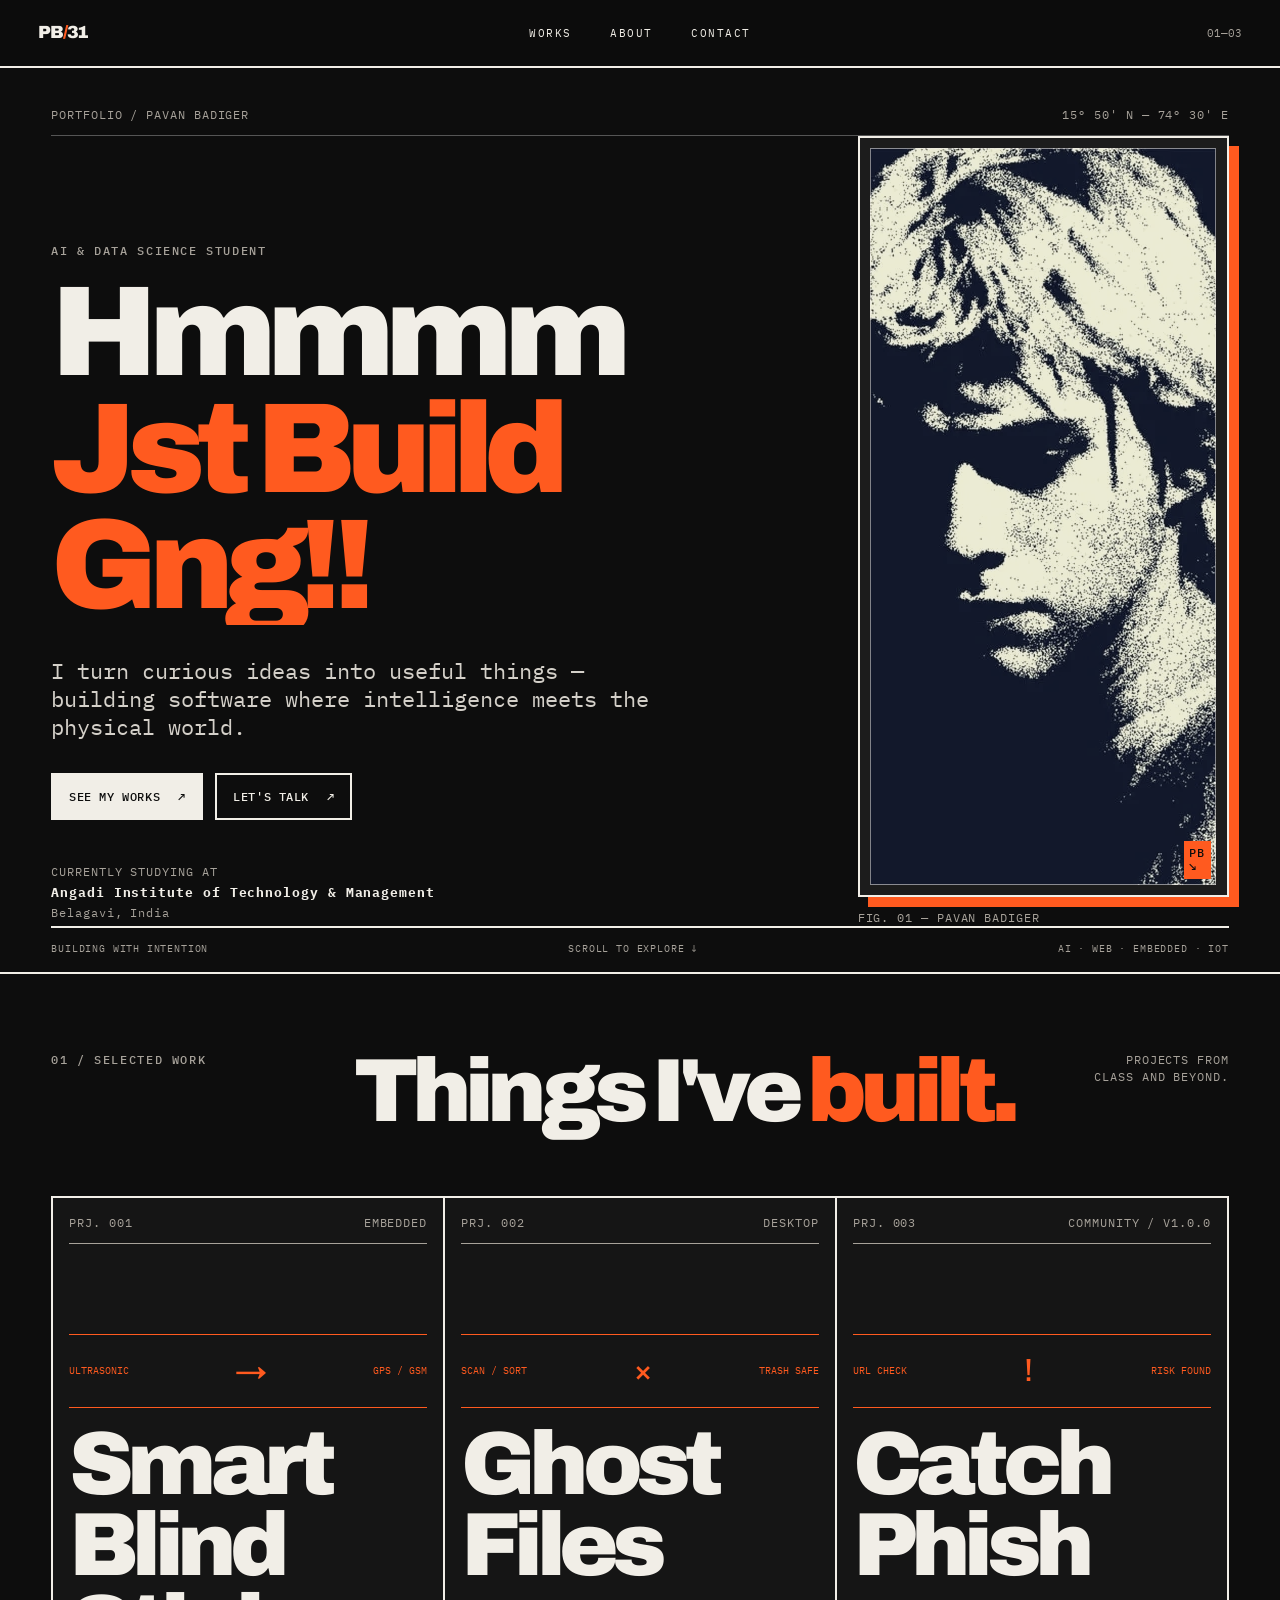
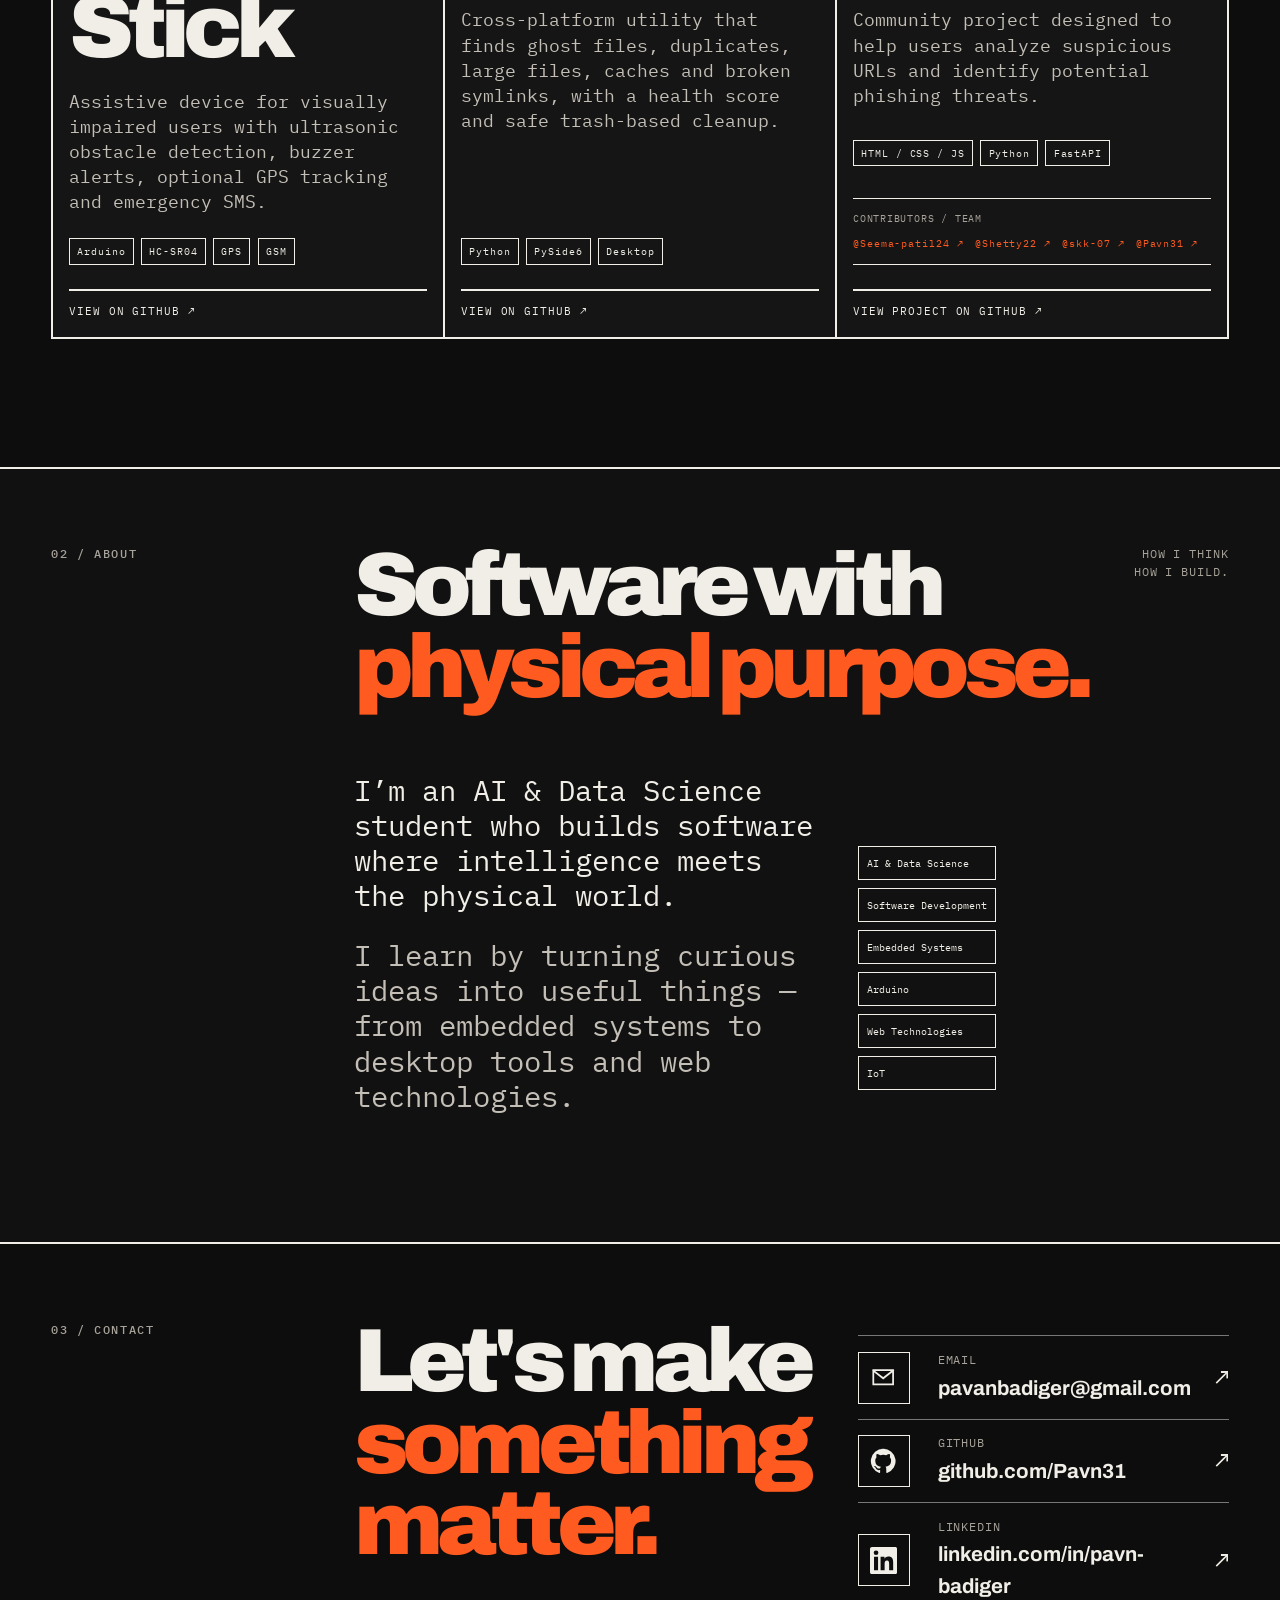
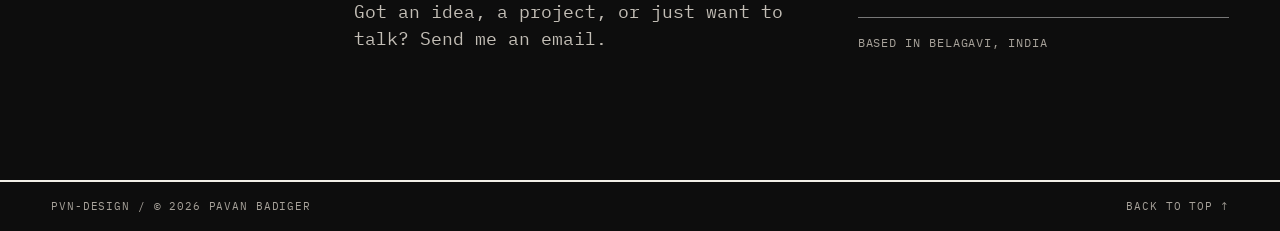
==== commit b04f11c0: "Redesign Portfolio" ====
--- a/index.html
+++ b/index.html
@@ -7,247 +7,286 @@
       name="description"
       content="Pavan Badiger is an AI & Data Science student building thoughtful software, useful tools, and connected experiences."
     />
-    <meta name="theme-color" content="#05060b" />
+    <meta name="theme-color" content="#0D0D0D" />
     <title>Portfolio | Pavan Badiger</title>
-
-    <!-- Favicon -->
     <link rel="icon" type="image/jpeg" href="assets/Icon.jpeg" />
     <link rel="apple-touch-icon" href="assets/Icon.jpeg" />
-
     <link rel="preconnect" href="https://fonts.googleapis.com" />
+    <link rel="preconnect" href="https://fonts.gstatic.com" crossorigin />
     <link
-      href="https://fonts.googleapis.com/css2?family=DM+Mono&family=Unbounded:wght@400;600;800&display=swap"
+      href="https://fonts.googleapis.com/css2?family=Archivo:wght@500;700;800;900&family=IBM+Plex+Mono:wght@400;500&display=swap"
       rel="stylesheet"
     />
-
     <link rel="stylesheet" href="style.css" />
     <script src="script.js" defer></script>
   </head>
   <body>
-    <div class="grain"></div>
-    <div class="scanlines"></div>
-    <div class="spacecraft" aria-hidden="true">
-      <span class="ship-window"></span>
-      <span class="ship-wing ship-wing-left"></span>
-      <span class="ship-wing ship-wing-right"></span>
-      <span class="ship-flame"></span>
-    </div>
-    <a class="brand brand-mark floating-logo" href="#top" aria-label="Back to top">
-      <span class="star-logo" aria-hidden="true">✦</span>
-    </a>
+    <div class="progress" id="progress" aria-hidden="true"></div>
+    <header class="site-header">
+      <a class="wordmark" href="#top" aria-label="Pavan Badiger home"
+        >PB<span>/</span>31</a
+      >
+      <nav aria-label="Main navigation">
+        <a href="#projects">Works</a><a href="#about">About</a
+        ><a href="#contact">Contact</a>
+      </nav>
+      <span class="header-index">01—03</span>
+    </header>
 
     <main id="top">
-      <section class="hero section">
-        <div class="meta">
-          <span>PORTFOLIO / PAVAN BADIGER</span>
-          <span>15° 50' N — 74° 30' E · KA / IN</span>
-        </div>
-
-        <div class="hero-layout">
-          <div class="hero-copy">
-            <p class="eyebrow">AI &amp; DATA SCIENCE · BELAGAVI, INDIA</p>
-
-            <h1>Hmmmm<br /><em>Jst Build Gng!!</em></h1>
-
-            <p class="description">
-              I'm Pavan, a student and developer drawn to the space between
-              intelligent software and the real world. I turn curious ideas into
-              useful things.
-            </p>
-
-            <div class="hero-actions">
-              <a class="button" href="#projects"
-                >SEE MA WORKS <span>↗</span></a
-              >
-              <a class="button ghost" href="mailto:pavanbadiger@gmail.com"
-                >LET'S TALK <span>↗</span></a
-              >
-            </div>
-
-            <p class="studying">
-              Currently studying at
-              <strong>Angadi Institute of Technology &amp; Management</strong>
-            </p>
-
-            <div class="hero-metrics" aria-label="Portfolio highlights">
-              <div><strong>03</strong><span>CORE DOMAINS</span></div>
-              <div><strong>∞</strong><span>IDEAS IN MOTION</span></div>
-              <div><strong>01</strong><span>INTENTION</span></div>
-            </div>
-          </div>
-
-          <div class="hero-art">
-            <div class="orbital-stage" aria-hidden="true">
-              <span class="orbital-ring ring-a"></span>
-              <span class="orbital-ring ring-b"></span>
-              <span class="orbital-ring ring-c"></span>
-              <span class="orbital-core"></span>
-              <span class="orbital-dot dot-a"></span>
-              <span class="orbital-dot dot-b"></span>
-            </div>
-            <div class="floating-note note-top" aria-hidden="true">
-              <small>BUILD STATUS</small><strong><i></i> IN PROGRESS</strong>
-            </div>
-            <div class="art-frame">
+      <section class="hero page-grid" aria-labelledby="hero-title">
+        <div class="hero-meta mono">
+          <span>PORTFOLIO / PAVAN BADIGER</span
+          ><span>15° 50' N — 74° 30' E</span>
+        </div>
+        <div class="hero-copy">
+          <p class="kicker reveal hero-line">AI &amp; DATA SCIENCE STUDENT</p>
+          <h1 id="hero-title">
+            <span class="mask"><span class="reveal hero-line">Hmmmm</span></span
+            ><span class="mask accent-line"
+              ><span class="reveal hero-line">Jst Build Gng!!</span></span
+            >
+          </h1>
+          <p class="hero-intro reveal">
+            I turn curious ideas into useful things — building software where
+            intelligence meets the physical world.
+          </p>
+          <div class="hero-actions reveal">
+            <a class="button button-solid" href="#projects"
+              >See my works <span>↗</span></a
+            ><a
+              class="button button-outline"
+              href="mailto:pavanbadiger@gmail.com"
+              >Let's talk <span>↗</span></a
+            >
+          </div>
+          <p class="study-note reveal mono">
+            CURRENTLY STUDYING AT<br /><strong
+              >Angadi Institute of Technology &amp; Management</strong
+            ><br />Belagavi, India
+          </p>
+        </div>
+        <figure class="portrait-block reveal">
+          <div class="portrait-frame">
+            <picture
+              ><source srcset="assets/Profile.webp" type="image/webp" />
               <img
                 src="assets/Profile.jpeg"
-                alt="Pavan Badiger"
-                class="portrait"
-              />
-              <div class="art-label">FIG. 01 — PAVAN BADIGER</div>
-              <div class="stamp">IDEAS<br />INTO<br />INTERFACES</div>
-              <div class="crosshair"></div>
-            </div>
-            <div class="floating-note note-bottom" aria-hidden="true">
-              <small>STACK / 2026</small><strong>AI · WEB · IOT ↗</strong>
-            </div>
-          </div>
-        </div>
-
-        <div class="hero-footer">
-          <span>BUILDING WITH INTENTION</span>
-          <span>— SCROLL TO EXPLORE —</span>
-          <span>AI · WEB · EMBEDDED · PROBLEM SOLVING</span>
-        </div>
-      </section>
-
-      <section id="projects" class="section projects">
+                width="736"
+                height="737"
+                alt="Portrait of Pavan Badiger"
+                fetchpriority="high" /></picture
+            ><span class="portrait-mark mono">PB<br />↘</span>
+          </div>
+          <figcaption class="mono">FIG. 01 — PAVAN BADIGER</figcaption>
+        </figure>
+        <div class="hero-footer mono">
+          <span>BUILDING WITH INTENTION</span><span>SCROLL TO EXPLORE ↓</span
+          ><span>AI · WEB · EMBEDDED · IOT</span>
+        </div>
+      </section>
+
+      <section
+        class="section page-grid"
+        id="projects"
+        aria-labelledby="projects-title"
+      >
+        <div class="section-number mono">01 / SELECTED WORK</div>
         <div class="section-heading">
-          <div>
-            <p class="eyebrow">01 / SELECTED WORK</p>
-            <h2>THINGS I'VE <em>BUILT</em></h2>
-          </div>
-          <p class="side-note">PROJECTS FROM<br />CLASS AND BEYOND.</p>
-        </div>
-
+          <h2 id="projects-title">Things I've <em>built.</em></h2>
+          <p class="section-note mono">PROJECTS FROM<br />CLASS AND BEYOND.</p>
+        </div>
         <div class="cards">
-          <article class="card">
-            <div class="card-meta">
+          <article class="project-card reveal">
+            <div class="card-top mono">
               <span>PRJ. 001</span><span>EMBEDDED</span>
             </div>
-            <div class="signal-visual">
-              <span>ARDUINO</span><span>IoT</span><span>AI</span>
-            </div>
-            <h3>SMART BLIND<br />STICK</h3>
-            <p>
-              An assistive device for visually impaired users that detects
-              obstacles with an ultrasonic sensor and sends real-time buzzer
-              alerts, with optional GPS and GSM for tracking and emergency SMS.
-            </p>
-            <div class="tags">
+            <div class="card-signal signal-stick" aria-hidden="true">
+              <span>ULTRASONIC</span><b>→</b><span>GPS / GSM</span>
+            </div>
+            <h3>Smart Blind<br />Stick</h3>
+            <p>
+              Assistive device for visually impaired users with ultrasonic
+              obstacle detection, buzzer alerts, optional GPS tracking and
+              emergency SMS.
+            </p>
+            <div class="tags mono">
               <span>Arduino</span><span>HC-SR04</span><span>GPS</span
               ><span>GSM</span>
             </div>
             <a
-              class="card-link"
+              class="card-link mono"
               href="https://github.com/Pavn31/Smart-Blind-Stick"
               target="_blank"
               rel="noopener"
               >VIEW ON GITHUB ↗</a
             >
           </article>
-
-          <article class="card">
-            <div class="card-meta">
+          <article class="project-card reveal">
+            <div class="card-top mono">
               <span>PRJ. 002</span><span>DESKTOP</span>
             </div>
-            <div class="signal-visual">
-              <span>PYTHON</span><span>PYSIDE6</span>
-            </div>
-            <h3>GHOST<br />FILES</h3>
-            <p>
-              A lightweight cross-platform desktop utility that scans folders
-              for ghost files, duplicates, large files, caches and broken
-              symlinks, with a health score and safe trash-based cleanup.
-            </p>
-            <div class="tags">
-              <span>Python</span><span>PySide6</span><span>Desktop</span
-              ><span>Linux · Windows · macOS</span>
+            <div class="card-signal signal-files" aria-hidden="true">
+              <span>SCAN / SORT</span><b>×</b><span>TRASH SAFE</span>
+            </div>
+            <h3>Ghost<br />Files</h3>
+            <p>
+              Cross-platform utility that finds ghost files, duplicates, large
+              files, caches and broken symlinks, with a health score and safe
+              trash-based cleanup.
+            </p>
+            <div class="tags mono">
+              <span>Python</span><span>PySide6</span><span>Desktop</span>
             </div>
             <a
-              class="card-link"
+              class="card-link mono"
               href="https://github.com/Pavn31/GhostFiles"
               target="_blank"
               rel="noopener"
               >VIEW ON GITHUB ↗</a
             >
           </article>
-        </div>
-      </section>
-
-      <section id="about" class="manifesto">
-        <div class="section manifesto-inner">
-          <div class="section-heading manifesto-heading">
-            <div>
-              <p class="eyebrow">02 / A LITTLE ABOUT ME</p>
-              <h2>TECHNOLOGY WITH <em>REAL-WORLD PURPOSE.</em></h2>
-            </div>
-            <p class="side-note">HOW I THINK<br />HOW I BUILD.</p>
-          </div>
-
-          <div class="manifesto-bottom about-card">
-            <div class="about-card-meta"><span>PROFILE NOTE</span><span>PB / 2026</span></div>
-            <span class="asterisk">✳</span>
-            <div>
-              <p>
-                I’m Pavan — an Artificial Intelligence &amp; Data Science
-                student who likes turning strange questions into useful,
-                working things.
-              </p>
-              <p>
-                My work lives where software, intelligent systems, and the
-                physical world overlap. I’m most interested in ideas that can
-                move beyond a screen and make everyday life a little better.
-              </p>
-              <p>
-                I learn by building: prototyping quickly, understanding the
-                details, and refining the rough edges until an idea feels real.
-              </p>
-            </div>
-          </div>
-
-          <div class="tags skills">
-            <span>AI &amp; Data Science</span>
-            <span>Software Development</span>
-            <span>Embedded Systems</span>
-            <span>Arduino</span>
-            <span>Web Technologies</span>
-            <span>IoT</span>
-          </div>
-        </div>
-      </section>
-
-      <section id="contact" class="section contact">
-        <div>
-          <p class="eyebrow">03 / HAVE A GOOD IDEA?</p>
-          <h2>LET'S MAKE<br /><em>SOMETHING MATTER.</em></h2>
-          <p class="description">
-            Got an idea, a project, or just want to talk? Send me an email.
-          </p>
-        </div>
-
-        <div class="contact-links">
-          <a class="button" href="mailto:pavanbadiger@gmail.com"
-            ><svg class="contact-icon" viewBox="0 0 24 24" aria-hidden="true"><path d="M3 6.5h18v11H3z"/><path d="m3 7 9 6 9-6"/></svg><span>pavanbadiger@gmail.com</span><span>↗</span></a
-          >
-          <a href="https://github.com/Pavn31" target="_blank" rel="noopener"
-            ><svg class="contact-icon" viewBox="0 0 24 24" aria-hidden="true"><path d="M9 19c-4 .9-4-2-5.5-2.5M14.5 21v-3.4c0-1 .1-1.8-.5-2.6 2.9-.3 6-1.4 6-6.2a4.8 4.8 0 0 0-1.3-3.3 4.5 4.5 0 0 0-.1-3.3s-1-.3-3.4 1.3a11.7 11.7 0 0 0-6.2 0C6.6 1.9 5.6 2.2 5.6 2.2a4.5 4.5 0 0 0-.1 3.3 4.8 4.8 0 0 0-1.3 3.3c0 4.8 3.1 5.9 6 6.2-.6.5-.6 1.1-.6 2v3"/></svg><span>GitHub</span><span>↗</span></a
-          >
+          <article class="project-card reveal">
+            <div class="card-top mono">
+              <span>PRJ. 003</span><span>COMMUNITY / V1.0.0</span>
+            </div>
+            <div class="card-signal signal-phish" aria-hidden="true">
+              <span>URL CHECK</span><b>!</b><span>RISK FOUND</span>
+            </div>
+            <h3>Catch<br />Phish</h3>
+            <p>
+              Community project designed to help users analyze suspicious URLs
+              and identify potential phishing threats.
+            </p>
+            <div class="tags mono">
+              <span>HTML / CSS / JS</span><span>Python</span
+              ><span>FastAPI</span>
+            </div>
+            <div class="contributors">
+              <span class="contributors-label mono">CONTRIBUTORS / TEAM</span>
+              <div class="contributor-links mono">
+                <a
+                  href="https://github.com/Seema-patil24"
+                  target="_blank"
+                  rel="noopener"
+                  >@Seema-patil24 ↗</a
+                ><a
+                  href="https://github.com/Shetty22"
+                  target="_blank"
+                  rel="noopener"
+                  >@Shetty22 ↗</a
+                ><a
+                  href="https://github.com/skk-07"
+                  target="_blank"
+                  rel="noopener"
+                  >@skk-07 ↗</a
+                ><a
+                  href="https://github.com/Pavn31"
+                  target="_blank"
+                  rel="noopener"
+                  >@Pavn31 ↗</a
+                >
+              </div>
+            </div>
+            <a
+              class="card-link mono"
+              href="https://github.com/Pavn31/CatchPhish"
+              target="_blank"
+              rel="noopener"
+              >VIEW PROJECT ON GITHUB ↗</a
+            >
+          </article>
+        </div>
+      </section>
+
+      <section
+        class="section about-section"
+        id="about"
+        aria-labelledby="about-title"
+      >
+        <div class="page-grid">
+          <div class="section-number mono">02 / ABOUT</div>
+          <div class="section-heading">
+            <h2 id="about-title">
+              Software with<br /><em>physical purpose.</em>
+            </h2>
+            <p class="section-note mono">HOW I THINK<br />HOW I BUILD.</p>
+          </div>
+          <div class="about-copy reveal">
+            <p>
+              I’m an AI &amp; Data Science student who builds software where
+              intelligence meets the physical world.
+            </p>
+            <p>
+              I learn by turning curious ideas into useful things — from
+              embedded systems to desktop tools and web technologies.
+            </p>
+          </div>
+          <div class="tags skills reveal">
+            <span>AI &amp; Data Science</span><span>Software Development</span
+            ><span>Embedded Systems</span><span>Arduino</span
+            ><span>Web Technologies</span><span>IoT</span>
+          </div>
+        </div>
+      </section>
+
+      <section
+        class="section contact-section page-grid"
+        id="contact"
+        aria-labelledby="contact-title"
+      >
+        <div class="section-number mono">03 / CONTACT</div>
+        <div class="contact-copy">
+          <h2 id="contact-title">Let's make<br /><em>something matter.</em></h2>
+          <p>Got an idea, a project, or just want to talk? Send me an email.</p>
+        </div>
+        <div class="contact-links reveal">
           <a
+            href="mailto:pavanbadiger@gmail.com"
+            aria-label="Email Pavan Badiger at pavanbadiger@gmail.com"
+            ><span class="contact-icon contact-icon-mail" aria-hidden="true"
+              ><svg viewBox="0 0 24 24" role="img">
+                <path d="M3 5.5h18v13H3zM3 6l9 7 9-7" /></svg></span
+            ><span
+              ><small class="mono">EMAIL</small
+              ><strong>pavanbadiger@gmail.com</strong></span
+            ><span class="contact-arrow">↗</span></a
+          ><a
+            href="https://github.com/Pavn31"
+            target="_blank"
+            rel="noopener"
+            aria-label="Open Pavan Badiger on GitHub"
+            ><span class="contact-icon contact-icon-github" aria-hidden="true"
+              ><svg viewBox="0 0 24 24" role="img">
+                <path
+                  d="M12 .75a11.25 11.25 0 0 0-3.56 21.92c.56.1.77-.24.77-.54v-2.1c-3.14.68-3.8-1.33-3.8-1.33-.51-1.3-1.25-1.65-1.25-1.65-1.02-.7.08-.69.08-.69 1.13.08 1.72 1.16 1.72 1.16 1 1.71 2.62 1.22 3.26.93.1-.72.39-1.22.71-1.5-2.5-.29-5.13-1.25-5.13-5.55 0-1.23.44-2.23 1.16-3.02-.12-.29-.5-1.43.11-2.98 0 0 .95-.3 3.1 1.15a10.8 10.8 0 0 1 5.63 0c2.15-1.45 3.1-1.15 3.1-1.15.61 1.55.23 2.69.11 2.98.72.79 1.16 1.79 1.16 3.02 0 4.31-2.63 5.26-5.14 5.54.4.35.76 1.04.76 2.1v3.1c0 .3.2.65.77.54A11.25 11.25 0 0 0 12 .75Z"
+                /></svg></span
+            ><span
+              ><small class="mono">GITHUB</small
+              ><strong>github.com/Pavn31</strong></span
+            ><span class="contact-arrow">↗</span></a
+          ><a
             href="https://www.linkedin.com/in/pavn-badiger/"
             target="_blank"
             rel="noopener"
-            ><svg class="contact-icon contact-icon-fill" viewBox="0 0 24 24" aria-hidden="true"><path d="M5.2 8.2H2.3V21h2.9V8.2ZM3.7 3A1.7 1.7 0 1 0 3.7 6.4 1.7 1.7 0 0 0 3.7 3ZM21.7 13.7c0-3.9-2-5.7-4.7-5.7-2.2 0-3.2 1.2-3.8 2v-1.8H10.3V21h2.9v-6.3c0-1.7.3-3.4 2.5-3.4 2.1 0 2.1 2 2.1 3.5V21h2.9v-7.3Z"/></svg><span>LinkedIn</span><span>↗</span></a
+            aria-label="Open Pavan Badiger on LinkedIn"
+            ><span class="contact-icon contact-icon-linkedin" aria-hidden="true"
+              ><svg viewBox="0 0 24 24" role="img">
+                <path
+                  d="M20.45 20.45h-3.56v-5.57c0-1.33-.03-3.04-1.85-3.04-1.85 0-2.14 1.45-2.14 2.94v5.67H9.35V8.71h3.41v1.6h.05c.48-.9 1.64-1.85 3.37-1.85 3.6 0 4.27 2.37 4.27 5.45v6.54ZM5.34 7.1a2.06 2.06 0 1 1 0-4.12 2.06 2.06 0 0 1 0 4.12ZM7.12 20.45H3.55V8.71h3.57v11.74ZM22.23 0H1.77C.79 0 0 .77 0 1.73v20.54C0 23.23.79 24 1.77 24h20.46c.98 0 1.77-.77 1.77-1.73V1.73C24 .77 23.21 0 22.23 0Z"
+                /></svg></span
+            ><span
+              ><small class="mono">LINKEDIN</small
+              ><strong>linkedin.com/in/pavn-badiger</strong></span
+            ><span class="contact-arrow">↗</span></a
           >
-          <p class="location">BASED IN BELAGAVI, INDIA</p>
+          <p class="location mono">BASED IN BELAGAVI, INDIA</p>
         </div>
       </section>
     </main>
-
-    <footer class="section footer">
-      <a class="brand" href="#top">PB<span>—</span>31</a>
-      <span>DESIGNED WITH CURIOSITY · © 2026</span>
-      <button id="panic" type="button" aria-label="Back to top"><span>TOP</span><b aria-hidden="true">↑</b></button>
+    <footer class="site-footer mono">
+      <span>PVN-DESIGN / © 2026 PAVAN BADIGER</span
+      ><a href="#top" aria-label="Back to top">BACK TO TOP ↑</a>
     </footer>
   </body>
 </html>
--- a/style.css
+++ b/style.css
@@ -1,825 +1,736 @@
 :root {
-    --bg: #05060b;
-    --bg-2: #0b0d17;
-    --ink: #cfc8c2;
-    --muted: #6f6763;
-    --line: rgba(207, 200, 194, 0.09);
-    --red: #9e2f29;
-    --red-soft: rgba(158, 47, 41, 0.18);
-    --display: "Unbounded", system-ui, sans-serif;
-    --mono: "DM Mono", ui-monospace, monospace;
-  }
-  
-  * { box-sizing: border-box; margin: 0; padding: 0; }
-  
-  html { scroll-behavior: smooth; }
-  
-  body {
-    background: var(--bg);
-    color: var(--ink);
-    font-family: var(--mono);
-    font-size: 15px;
-    line-height: 1.6;
-    overflow-x: hidden;
-  }
-
-  .spacecraft {
-    position: fixed;
-    left: -8vw;
-    top: 16vh;
-    z-index: 0;
-    width: 52px;
-    height: 22px;
-    pointer-events: none;
-    opacity: .78;
-    filter: drop-shadow(0 0 7px rgba(158,47,41,.75));
-    transform: rotate(-8deg);
-    animation: ship-wander 38s cubic-bezier(.45,.05,.55,.95) infinite;
-  }
-  .spacecraft::before {
-    content: "";
-    position: absolute;
-    left: 6px;
-    top: 4px;
-    width: 40px;
-    height: 15px;
-    border: 1px solid rgba(239,233,228,.75);
-    border-radius: 72% 48% 42% 62%;
-    background: linear-gradient(145deg, rgba(239,233,228,.8), rgba(91,35,38,.82) 56%, rgba(22,15,24,.9));
-    transform: skewX(-10deg);
-  }
-  .ship-window {
-    position: absolute;
-    z-index: 2;
-    top: 7px;
-    left: 26px;
-    width: 9px;
-    height: 7px;
-    border: 1px solid rgba(255,200,180,.8);
-    border-radius: 50%;
-    background: #8f302d;
-    box-shadow: 0 0 8px rgba(213,79,66,.7);
-  }
-  .ship-wing {
-    position: absolute;
-    z-index: -1;
-    top: 13px;
-    width: 18px;
-    height: 8px;
-    border: 1px solid rgba(207,200,194,.45);
-    background: #24151b;
-    transform: skewX(-30deg);
-  }
-  .ship-wing-left { left: 10px; transform: skewX(-30deg) rotate(-12deg); }
-  .ship-wing-right { right: 7px; transform: skewX(30deg) rotate(12deg); }
-  .ship-flame {
-    position: absolute;
-    left: -8px;
-    top: 10px;
-    width: 13px;
-    height: 5px;
-    border-radius: 100% 0 0 100%;
-    background: linear-gradient(90deg, transparent, #df5a42, #ffd0a6);
-    filter: blur(.4px);
-    animation: flame-flicker .18s ease-in-out infinite alternate;
-  }
-  @keyframes ship-wander {
-    0% { transform: translate3d(0, 0, 0) rotate(-8deg); }
-    18% { transform: translate3d(28vw, 8vh, 0) rotate(4deg); }
-    39% { transform: translate3d(47vw, -4vh, 0) rotate(11deg); }
-    57% { transform: translate3d(67vw, 17vh, 0) rotate(-5deg); }
-    78% { transform: translate3d(84vw, 4vh, 0) rotate(7deg); }
-    100% { transform: translate3d(118vw, 13vh, 0) rotate(-3deg); }
-  }
-  @keyframes flame-flicker { to { width: 18px; opacity: .65; } }
-  
-  a { color: inherit; text-decoration: none; }
-  
-  img { max-width: 100%; display: block; }
-  
-  /* Atmosphere: matte grain, soft scanlines, faint cursor light */
-  .grain, .scanlines {
-    position: fixed;
-    inset: 0;
-    pointer-events: none;
-    z-index: 0;
-  }
-  .grain {
-    opacity: 0.04;
-    background-image: radial-gradient(#fff 1px, transparent 1px);
-    background-size: 3px 3px;
-  }
-  .scanlines {
-    background: repeating-linear-gradient(to bottom, transparent 0 2px, rgba(0,0,0,0.22) 2px 3px);
-    opacity: 0.25;
-  }
-  
-  main, .topbar, .footer { position: relative; z-index: 1; }
-  
-  /* Top bar */
-  .topbar {
-    display: flex;
-    align-items: center;
-    justify-content: space-between;
-    gap: 1rem;
-    padding: 1.1rem clamp(1.25rem, 4vw, 3rem);
-    border-bottom: 1px solid var(--line);
-    position: sticky;
-    top: 0;
-    background: rgba(10, 7, 8, 0.9);
-    backdrop-filter: blur(8px);
-  }
-  
-  .brand {
-    font-family: var(--display);
-    font-weight: 800;
-    letter-spacing: 0.04em;
-    font-size: 1.05rem;
-  }
-  .brand span { color: var(--red); }
-  .brand-mark { display: inline-grid; place-items: center; width: 2.4rem; height: 2.4rem; }
-  .star-logo { color: var(--red) !important; font-size: 1.85rem; line-height: 1; text-shadow: 0 0 14px rgba(158,47,41,.75); transform: rotate(0deg); transition: transform .45s cubic-bezier(.2,.8,.2,1), color .2s, text-shadow .2s; }
-  .brand-mark:hover .star-logo { color: #f0a18d !important; transform: rotate(90deg) scale(1.12); text-shadow: 0 0 22px rgba(229,91,76,.95); }
-  .floating-logo { position: fixed; top: 1.25rem; left: clamp(1.25rem, 4vw, 3rem); z-index: 10; animation: slow-logo-rotate 18s linear infinite; }
-  .floating-logo:hover { animation-play-state: paused; }
-  @keyframes slow-logo-rotate { to { transform: rotate(360deg); } }
-  
-  .status {
-    font-size: 0.72rem;
-    color: var(--muted);
-    letter-spacing: 0.12em;
-    display: flex;
-    align-items: center;
+  --paper: #0d0d0d;
+  --surface: #151515;
+  --surface-2: #1c1c1c;
+  --ink: #f1eee7;
+  --muted: #a7a29a;
+  --accent: #ff5a1f;
+  --line: 2px solid var(--ink);
+  --display: "Archivo", Arial, sans-serif;
+  --mono: "IBM Plex Mono", ui-monospace, monospace;
+}
+
+* {
+  box-sizing: border-box;
+  margin: 0;
+  padding: 0;
+}
+html {
+  scroll-behavior: smooth;
+}
+body {
+  background: var(--paper);
+  color: var(--ink);
+  font-family: var(--mono);
+  font-size: 15px;
+  line-height: 1.55;
+  overflow-x: hidden;
+}
+a {
+  color: inherit;
+  text-decoration: none;
+}
+img {
+  display: block;
+  max-width: 100%;
+}
+:focus-visible {
+  outline: 3px solid var(--accent);
+  outline-offset: 5px;
+}
+
+.progress {
+  position: fixed;
+  z-index: 20;
+  top: 0;
+  left: 0;
+  width: 0;
+  height: 4px;
+  background: var(--accent);
+  transform-origin: left;
+}
+.site-header {
+  height: 68px;
+  position: sticky;
+  top: 0;
+  z-index: 10;
+  display: grid;
+  grid-template-columns: 1fr auto 1fr;
+  align-items: center;
+  padding: 0 clamp(1rem, 3vw, 3rem);
+  background: rgba(13, 13, 13, 0.96);
+  border-bottom: var(--line);
+}
+.wordmark {
+  font-family: var(--display);
+  font-size: 1.1rem;
+  font-weight: 900;
+  letter-spacing: -0.07em;
+}
+.wordmark span,
+em {
+  color: var(--accent);
+  font-style: normal;
+}
+.site-header nav {
+  display: flex;
+  gap: clamp(1rem, 3vw, 3rem);
+  font-size: 0.68rem;
+  letter-spacing: 0.14em;
+  text-transform: uppercase;
+}
+.site-header nav a,
+.site-footer a,
+.card-link {
+  transition: color 0.18s ease;
+}
+.site-header nav a:hover,
+.site-footer a:hover,
+.card-link:hover {
+  color: var(--accent);
+}
+.header-index {
+  color: var(--muted);
+  text-align: right;
+  font-size: 0.68rem;
+}
+
+.mono {
+  font-family: var(--mono);
+  font-size: 0.72rem;
+  letter-spacing: 0.08em;
+}
+.page-grid {
+  display: grid;
+  grid-template-columns: repeat(12, minmax(0, 1fr));
+  gap: 0 clamp(1rem, 2.5vw, 2.5rem);
+  padding-left: clamp(1rem, 4vw, 4rem);
+  padding-right: clamp(1rem, 4vw, 4rem);
+}
+.hero {
+  min-height: calc(100vh - 68px);
+  grid-template-rows: auto 1fr auto;
+  padding-top: clamp(1rem, 3vw, 3rem);
+  padding-bottom: 1rem;
+}
+.hero-meta {
+  grid-column: 1 / -1;
+  display: flex;
+  justify-content: space-between;
+  color: var(--muted);
+  border-bottom: 1px solid #555;
+  padding-bottom: 0.65rem;
+}
+.hero-copy {
+  grid-column: 1 / 8;
+  align-self: center;
+  padding-top: clamp(3rem, 8vw, 8rem);
+}
+.kicker,
+.section-number {
+  color: var(--muted);
+  font-size: 0.72rem;
+  letter-spacing: 0.14em;
+  font-weight: 500;
+}
+.kicker {
+  margin-bottom: 1rem;
+}
+h1,
+h2,
+h3 {
+  font-family: var(--display);
+  font-weight: 900;
+  line-height: 0.91;
+  letter-spacing: -0.075em;
+}
+.hero h1 {
+  max-width: 9ch;
+  margin-bottom: 2rem;
+  font-size: clamp(4rem, 10vw, 10.5rem);
+}
+.mask {
+  display: block;
+  overflow: hidden;
+}
+.accent-line {
+  color: var(--accent);
+}
+.hero-intro {
+  max-width: 38rem;
+  margin-bottom: 2rem;
+  color: #d4d0c9;
+  font-size: clamp(1.05rem, 1.8vw, 1.35rem);
+  line-height: 1.3;
+}
+.hero-actions {
+  display: flex;
+  flex-wrap: wrap;
+  gap: 0.75rem;
+  margin-bottom: 2.6rem;
+}
+.button {
+  display: inline-flex;
+  align-items: center;
+  justify-content: space-between;
+  gap: 1.1rem;
+  padding: 0.8rem 1rem;
+  border: var(--line);
+  font-size: 0.72rem;
+  font-weight: 500;
+  letter-spacing: 0.05em;
+  text-transform: uppercase;
+  transition:
+    background-color 0.18s ease,
+    color 0.18s ease,
+    box-shadow 0.18s ease,
+    transform 0.18s ease;
+}
+.button-solid {
+  background: var(--ink);
+  color: var(--paper);
+}
+.button-outline {
+  background: transparent;
+}
+.button:hover {
+  background: var(--accent);
+  color: var(--paper);
+  box-shadow: 6px 6px 0 var(--ink);
+  transform: translate(-2px, -2px);
+}
+.study-note {
+  color: var(--muted);
+  line-height: 1.7;
+}
+.study-note strong {
+  color: var(--ink);
+  font-size: 0.8rem;
+}
+
+.portrait-block {
+  grid-column: 9 / -1;
+  align-self: center;
+  justify-self: end;
+  width: min(100%, 390px);
+}
+.portrait-frame {
+  position: relative;
+  padding: 0.65rem;
+  background: var(--surface-2);
+  border: var(--line);
+  box-shadow: 10px 10px 0 var(--accent);
+  transition:
+    transform 0.25s cubic-bezier(0.22, 1, 0.36, 1),
+    box-shadow 0.25s ease;
+}
+.portrait-frame:hover {
+  transform: translate(-4px, -4px);
+  box-shadow: 14px 14px 0 var(--accent);
+}
+.portrait-frame img {
+  width: 100%;
+  aspect-ratio: 1 / 1;
+  object-fit: cover;
+  object-position: center;
+  filter: grayscale(0.8) contrast(1.08) brightness(0.92);
+}
+.portrait-frame::after {
+  content: "";
+  position: absolute;
+  inset: 0.65rem;
+  border: 1px solid rgba(241, 238, 231, 0.5);
+  pointer-events: none;
+}
+.portrait-mark {
+  position: absolute;
+  right: 1rem;
+  bottom: 1rem;
+  z-index: 1;
+  padding: 0.35rem;
+  background: var(--accent);
+  color: var(--paper);
+  line-height: 1.2;
+  font-weight: 500;
+}
+.portrait-block figcaption {
+  padding-top: 0.7rem;
+  color: var(--muted);
+}
+.hero-footer {
+  grid-column: 1 / -1;
+  display: flex;
+  justify-content: space-between;
+  gap: 1rem;
+  border-top: var(--line);
+  padding-top: 0.7rem;
+  color: var(--muted);
+  font-size: 0.65rem;
+}
+
+.section {
+  border-top: var(--line);
+  padding-top: clamp(3rem, 6vw, 6rem);
+  padding-bottom: clamp(5rem, 10vw, 10rem);
+}
+.section-number {
+  grid-column: 1 / 4;
+}
+.section-heading {
+  grid-column: 4 / -1;
+  display: flex;
+  justify-content: space-between;
+  align-items: flex-start;
+  gap: 2rem;
+  margin-bottom: clamp(2.5rem, 5vw, 5rem);
+}
+h2 {
+  font-size: clamp(3rem, 7vw, 7rem);
+}
+.section-note {
+  color: var(--muted);
+  text-align: right;
+  line-height: 1.5;
+}
+
+.cards {
+  grid-column: 1 / -1;
+  display: grid;
+  grid-template-columns: repeat(3, minmax(0, 1fr));
+  border-top: var(--line);
+  border-left: var(--line);
+}
+.project-card {
+  min-height: 580px;
+  display: flex;
+  flex-direction: column;
+  padding: 1rem;
+  background: var(--surface);
+  border-right: var(--line);
+  border-bottom: var(--line);
+  transition:
+    background-color 0.2s ease,
+    color 0.2s ease,
+    box-shadow 0.2s ease,
+    transform 0.2s ease;
+}
+.project-card:hover {
+  background: var(--ink);
+  color: var(--paper);
+  box-shadow: 10px 10px 0 var(--accent);
+  transform: translate(-3px, -3px);
+}
+.card-top {
+  display: flex;
+  justify-content: space-between;
+  border-bottom: 1px solid currentColor;
+  padding-bottom: 0.7rem;
+  color: var(--muted);
+}
+.project-card:hover .card-top {
+  color: var(--paper);
+}
+.card-signal {
+  display: flex;
+  align-items: center;
+  justify-content: space-between;
+  gap: 1rem;
+  margin: clamp(3rem, 7vw, 7rem) 0 1rem;
+  padding: 0.7rem 0;
+  border-top: 1px solid currentColor;
+  border-bottom: 1px solid currentColor;
+  color: var(--accent);
+  font-size: 0.64rem;
+}
+.card-signal b {
+  font-family: var(--display);
+  font-size: 2rem;
+  font-weight: 500;
+}
+.project-card h3 {
+  margin-bottom: 1.3rem;
+  font-size: clamp(3.4rem, 7vw, 7rem);
+}
+.project-card p {
+  max-width: 38rem;
+  margin-bottom: 1.5rem;
+  color: #c3beb6;
+  font-size: clamp(1rem, 1.4vw, 1.15rem);
+  line-height: 1.4;
+}
+.project-card:hover p {
+  color: var(--paper);
+}
+.tags {
+  display: flex;
+  flex-wrap: wrap;
+  gap: 0.45rem;
+  margin-top: auto;
+  margin-bottom: 1.5rem;
+}
+.tags span {
+  padding: 0.25rem 0.45rem;
+  border: 1px solid currentColor;
+  font-size: 0.65rem;
+}
+.card-link {
+  border-top: var(--line);
+  padding-top: 0.8rem;
+  color: var(--ink);
+  font-size: 0.7rem;
+}
+.project-card:hover .card-link {
+  color: var(--paper);
+}
+.contributors {
+  margin-top: auto;
+  margin-bottom: 1.5rem;
+  padding: 0.75rem 0;
+  border-top: 1px solid currentColor;
+  border-bottom: 1px solid currentColor;
+}
+.contributors-label {
+  display: block;
+  margin-bottom: 0.6rem;
+  color: var(--muted);
+  font-size: 0.62rem;
+}
+.contributor-links {
+  display: flex;
+  flex-wrap: wrap;
+  gap: 0.25rem 0.7rem;
+}
+.contributor-links a {
+  color: var(--accent);
+  font-size: 0.64rem;
+  transition: color 0.18s ease;
+}
+.contributor-links a:hover {
+  color: var(--ink);
+}
+.project-card:hover .contributors-label {
+  color: var(--paper);
+}
+.project-card:hover .contributor-links a {
+  color: var(--paper);
+}
+.project-card:hover .contributor-links a:hover {
+  color: var(--accent);
+}
+
+.about-section {
+  background: #111;
+  color: var(--ink);
+}
+.about-section .section-heading {
+  grid-column: 4 / -1;
+}
+.about-copy {
+  grid-column: 4 / 9;
+  font-size: clamp(1.2rem, 2.3vw, 2rem);
+  line-height: 1.2;
+}
+.about-copy p + p {
+  margin-top: 1.5rem;
+  color: #c3beb6;
+}
+.skills {
+  grid-column: 9 / -1;
+  display: flex;
+  flex-direction: column;
+  align-content: start;
+  gap: 0.5rem;
+}
+.skills span {
+  border-color: var(--ink);
+  padding: 0.5rem;
+}
+.contact-section {
+  row-gap: 3rem;
+}
+.contact-copy {
+  grid-column: 4 / 9;
+}
+.contact-copy h2 {
+  margin-bottom: 2rem;
+}
+.contact-copy p {
+  max-width: 30rem;
+  color: #c3beb6;
+  font-size: 1.1rem;
+}
+.contact-links {
+  grid-column: 9 / -1;
+  align-self: end;
+}
+.contact-links a {
+  display: grid;
+  grid-template-columns: 4rem 1fr auto;
+  gap: 1rem;
+  align-items: center;
+  padding: 0.9rem 0;
+  border-top: 1px solid #777;
+  transition:
+    background-color 0.18s ease,
+    padding 0.18s ease,
+    color 0.18s ease;
+}
+.contact-links a:last-of-type {
+  border-bottom: 1px solid #777;
+}
+.contact-links a:hover {
+  padding-right: 0.6rem;
+  padding-left: 0.6rem;
+  background: var(--accent);
+  color: var(--paper);
+}
+.contact-icon {
+  display: grid;
+  place-items: center;
+  width: 3.25rem;
+  height: 3.25rem;
+  border: 1px solid currentColor;
+}
+.contact-icon svg {
+  width: 1.65rem;
+  height: 1.65rem;
+  fill: currentColor;
+  stroke: none;
+}
+.contact-icon-mail svg {
+  fill: none;
+  stroke: currentColor;
+  stroke-width: 1.6;
+  stroke-linecap: square;
+  stroke-linejoin: miter;
+}
+.contact-icon-linkedin svg {
+  width: 1.7rem;
+  height: 1.7rem;
+}
+.contact-links small {
+  display: block;
+  margin-bottom: 0.25rem;
+  color: var(--muted);
+}
+.contact-links strong {
+  display: block;
+  font-family: var(--display);
+  font-size: clamp(0.9rem, 1.6vw, 1.3rem);
+  word-break: break-word;
+}
+.contact-arrow {
+  align-self: center;
+  font-size: 1.5rem;
+}
+.contact-links a:hover small {
+  color: var(--paper);
+}
+.location {
+  margin-top: 1rem;
+  color: var(--muted);
+}
+.site-footer {
+  display: flex;
+  justify-content: space-between;
+  gap: 1rem;
+  padding: 1rem clamp(1rem, 4vw, 4rem);
+  border-top: var(--line);
+  color: var(--muted);
+  font-size: 0.68rem;
+}
+
+.reveal {
+  opacity: 0;
+  transform: translateY(22px);
+  transition:
+    opacity 0.75s cubic-bezier(0.22, 1, 0.36, 1),
+    transform 0.75s cubic-bezier(0.22, 1, 0.36, 1);
+}
+.reveal.is-visible {
+  opacity: 1;
+  transform: none;
+}
+.hero-line {
+  transform: translateY(110%);
+  transition: transform 0.8s cubic-bezier(0.22, 1, 0.36, 1);
+}
+.hero-line.is-visible {
+  transform: translateY(0);
+}
+
+@media (max-width: 1024px) {
+  .hero-copy {
+    grid-column: 1 / 8;
+  }
+  .portrait-block {
+    grid-column: 9 / -1;
+  }
+  .cards {
+    grid-template-columns: repeat(2, minmax(0, 1fr));
+  }
+  .project-card {
+    min-height: 500px;
+  }
+  .about-copy {
+    grid-column: 4 / 9;
+  }
+  .skills {
+    grid-column: 9 / -1;
+  }
+}
+
+@media (max-width: 639px) {
+  .site-header {
+    height: 56px;
+    grid-template-columns: 1fr auto;
+  }
+  .site-header nav {
+    display: none;
+  }
+  .header-index {
+    display: none;
+  }
+  .page-grid {
+    grid-template-columns: repeat(4, minmax(0, 1fr));
+    gap: 0 1rem;
+  }
+  .hero {
+    min-height: auto;
+    grid-template-rows: auto auto auto auto;
+    padding-top: 1rem;
+    padding-bottom: 1rem;
+  }
+  .hero-meta {
+    grid-column: 1 / -1;
+    display: block;
+    line-height: 1.8;
+  }
+  .hero-meta span {
+    display: block;
+  }
+  .hero-copy {
+    grid-column: 1 / -1;
+    padding-top: 5rem;
+  }
+  .hero h1 {
+    margin-bottom: 1.5rem;
+    font-size: clamp(4rem, 20vw, 7rem);
+  }
+  .hero-intro {
+    font-size: 1.1rem;
+  }
+  .portrait-block {
+    grid-column: 1 / -1;
+    width: 100%;
+    justify-self: stretch;
+    margin-top: 3rem;
+  }
+  .hero-footer {
+    grid-column: 1 / -1;
+    display: grid;
+    grid-template-columns: 1fr 1fr;
     gap: 0.5rem;
-  }
-  .status i {
-    width: 7px; height: 7px; border-radius: 50%;
-    background: var(--red);
-    animation: blink 1.6s steps(2) infinite;
-  }
-  @keyframes blink { 50% { opacity: 0.1; } }
-  
-  .menu-toggle {
-    display: none;
-    background: none;
-    border: 1px solid var(--line);
-    color: var(--ink);
-    font: inherit;
-    padding: 0.45rem 0.8rem;
-    cursor: pointer;
-    transition: color .2s, border-color .2s, background .2s, transform .2s;
-  }
-  .menu-toggle:hover, .menu-toggle[aria-expanded="true"] { color: var(--ink); border-color: var(--red); background: rgba(158,47,41,.12); transform: translateZ(10px); }
-  
-  #site-nav { display: flex; gap: 1.5rem; }
-  #site-nav a {
-    font-size: 0.75rem;
-    letter-spacing: 0.14em;
-    color: var(--muted);
-    cursor: pointer;
-    transition: color 0.2s;
-  }
-  #site-nav a:hover { color: var(--ink); }
-  
-  /* Sections */
+    margin-top: 3rem;
+  }
+  .hero-footer span:nth-child(3) {
+    grid-column: 1 / -1;
+  }
   .section {
-    padding: clamp(4rem, 9vw, 7rem) clamp(1.25rem, 5vw, 4rem);
-    border-top: 1px solid var(--line);
-  }
-  
-  .eyebrow {
-    font-size: 0.72rem;
-    letter-spacing: 0.22em;
-    color: var(--red);
-    margin-bottom: 1rem;
-  }
-  
-  h1, h2, h3 {
-    font-family: var(--display);
-    font-weight: 800;
-    line-height: 1.02;
-    letter-spacing: -0.01em;
-  }
-  h1 { font-size: clamp(2.6rem, 7vw, 6rem); margin-bottom: 1.5rem; }
-  h2 { font-size: clamp(2rem, 5vw, 3.6rem); margin-bottom: 1.5rem; }
-  h3 { font-size: 1.25rem; margin-bottom: 0.75rem; }
-  
-  em { font-style: normal; color: var(--red); }
-  
-  .description {
-    max-width: 52ch;
-    color: var(--muted);
-    font-size: 1.02rem;
-  }
-  
-  .side-note {
-    color: var(--muted);
-    font-size: 0.75rem;
-    letter-spacing: 0.14em;
-    text-align: right;
-  }
-  
-  /* Buttons */
+    padding-top: 3rem;
+    padding-bottom: 5rem;
+  }
+  .section-number {
+    grid-column: 1 / -1;
+    margin-bottom: 2rem;
+  }
+  .section-heading,
+  .about-section .section-heading {
+    grid-column: 1 / -1;
+    display: block;
+    margin-bottom: 2.5rem;
+  }
+  .section-heading h2 {
+    margin-bottom: 1.5rem;
+  }
+  .section-note {
+    text-align: left;
+  }
+  .cards {
+    grid-column: 1 / -1;
+    display: block;
+  }
+  .project-card {
+    min-height: 480px;
+  }
+  .project-card h3 {
+    font-size: clamp(4rem, 18vw, 7rem);
+  }
+  .about-copy {
+    grid-column: 1 / -1;
+    margin-bottom: 2.5rem;
+    font-size: 1.4rem;
+  }
+  .skills {
+    grid-column: 1 / -1;
+  }
+  .contact-copy,
+  .contact-links {
+    grid-column: 1 / -1;
+  }
+  .contact-links {
+    margin-top: 1rem;
+  }
+  .contact-links a {
+    grid-template-columns: 3.25rem 1fr auto;
+    gap: 0.65rem;
+  }
+  .contact-icon {
+    width: 2.7rem;
+    height: 2.7rem;
+  }
+  .contact-icon svg {
+    width: 1.35rem;
+    height: 1.35rem;
+  }
+  .site-footer {
+    display: block;
+    line-height: 2;
+  }
+  .site-footer a {
+    display: block;
+    margin-top: 0.5rem;
+  }
+  .portrait-frame {
+    padding: 0.5rem;
+  }
+  .portrait-frame::after {
+    inset: 0.5rem;
+  }
   .button {
-    position: relative;
-    z-index: 0;
-    transform: translateZ(12px);
-    display: inline-flex;
-    align-items: center;
-    gap: 0.6rem;
-    padding: 0.95rem 1.4rem;
-    background: var(--red);
-    color: #efe9e4;
-    font-size: 0.78rem;
-    letter-spacing: 0.16em;
-    transform-style: preserve-3d;
-    transition: transform 0.2s, background 0.2s, box-shadow 0.2s;
-  }
-  .button::after {
-    content: "";
-    position: absolute;
-    z-index: -1;
-    inset: 0;
-    background: #561b1b;
-    transform: translate3d(0, 8px, -8px);
-    border: 1px solid rgba(255,255,255,.08);
-  }
-  .button:hover { transform: translateY(-5px) rotateX(8deg) translateZ(18px); background: #b33a33; box-shadow: 0 14px 26px rgba(0,0,0,.3); }
-  .button:active { transform: translateY(3px) translateZ(4px); box-shadow: 0 4px 10px rgba(0,0,0,.24); }
-  .button.ghost {
-    background: transparent;
-    border: 1px solid var(--line);
-    color: var(--ink);
-  }
-  .button.ghost::after { background: #211618; }
-  .button.ghost:hover { border-color: var(--red); background: transparent; }
-  
-  /* Hero */
-  .hero { min-height: 100vh; display: flex; flex-direction: column; justify-content: space-between; }
-  
-  .meta {
-    display: flex;
-    justify-content: space-between;
-    flex-wrap: wrap;
-    gap: 0.5rem;
-    font-size: 0.7rem;
-    letter-spacing: 0.14em;
-    color: var(--muted);
-  }
-  
-  .hero-layout {
-    display: grid;
-    grid-template-columns: 1.1fr 0.9fr;
-    gap: clamp(2rem, 5vw, 5rem);
-    align-items: center;
-    padding: 3rem 0;
-  }
-  
-  .hero-actions { display: flex; flex-wrap: wrap; gap: 0.8rem; margin: 2rem 0 1.5rem; }
-  
-  .studying { font-size: 0.85rem; color: var(--muted); }
-  .studying strong { color: var(--ink); font-weight: 400; }
-  .hero-metrics { display: flex; gap: 1.5rem; margin-top: 2.3rem; padding-top: 1.1rem; border-top: 1px solid var(--line); }
-  .hero-metrics div { display: flex; flex-direction: column; gap: .15rem; min-width: 90px; }
-  .hero-metrics strong { font-family: var(--display); font-size: 1.05rem; color: var(--ink); }
-  .hero-metrics span { color: var(--muted); font-size: .58rem; letter-spacing: .13em; }
-  
-  .art-frame {
-    position: relative;
-    aspect-ratio: 4 / 5;
-    border: 1px solid var(--line);
-    background: var(--bg-2);
-    overflow: hidden;
-  }
-  .portrait {
-    width: 100%;
-    height: 100%;
-    object-fit: cover;
-    filter: grayscale(1) contrast(1.05) brightness(0.85);
-    opacity: 0.9;
-  }
-  .art-label {
-    position: absolute;
-    left: 1rem;
-    font-size: 0.66rem;
-    letter-spacing: 0.14em;
-    color: var(--muted);
-    background: rgba(10, 7, 8, 0.8);
-    padding: 0.2rem 0.4rem;
-  }
-  .art-label { bottom: 1rem; }
-  .stamp {
-    position: absolute;
-    top: 1rem;
-    right: 1rem;
-    font-family: var(--display);
-    font-size: 0.78rem;
-    line-height: 1.1;
-    color: var(--red);
-    border: 1px solid var(--red);
-    padding: 0.6rem 0.7rem;
-    transform: rotate(4deg);
-    background: rgba(10, 7, 8, 0.75);
-  }
-  .crosshair {
-    position: absolute;
-    left: 50%; top: 50%;
-    width: 40px; height: 40px;
-    transform: translate(-50%, -50%);
-    border: 1px solid rgba(207, 200, 194, 0.2);
-    border-radius: 50%;
-  }
-  
-  .hero-footer {
-    display: flex;
-    justify-content: space-between;
-    flex-wrap: wrap;
-    gap: 0.75rem;
-    font-size: 0.7rem;
-    letter-spacing: 0.14em;
-    color: var(--muted);
-    border-top: 1px solid var(--line);
-    padding-top: 1.2rem;
-  }
-  
-  /* Projects */
-  .section-heading {
-    display: flex;
-    justify-content: space-between;
-    align-items: flex-end;
-    gap: 2rem;
-    margin-bottom: 3rem;
-    flex-wrap: wrap;
-  }
-  .section-heading h2 { margin-bottom: 0; }
-  
-  .cards {
-    display: grid;
-    grid-template-columns: repeat(auto-fit, minmax(300px, 1fr));
-    gap: 1.5rem;
-  }
-  
-  .card {
-    border: 1px solid var(--line);
-    background: var(--bg-2);
-    padding: 1.75rem;
-    display: flex;
-    flex-direction: column;
-    transform-style: preserve-3d;
-    transition: border-color 0.25s, transform 0.35s cubic-bezier(.2,.8,.2,1), box-shadow 0.35s;
-  }
-  .cards { perspective: 1000px; }
-  .card:hover { border-color: rgba(158, 47, 41, 0.6); transform: translateY(-8px) rotateX(2deg) rotateY(-1deg) translateZ(16px); box-shadow: 18px 24px 45px rgba(0,0,0,0.25); }
-  
-  .card-meta {
-    display: flex;
-    justify-content: space-between;
-    font-size: 0.68rem;
-    letter-spacing: 0.14em;
-    color: var(--muted);
-    margin-bottom: 1.5rem;
-  }
-  
-  .signal-visual {
-    display: flex;
-    gap: 0.6rem;
-    flex-wrap: wrap;
-    margin-bottom: 1.5rem;
-  }
-  .signal-visual span {
-    font-family: var(--display);
-    font-size: 0.85rem;
-    padding: 0.4rem 0.7rem;
-    border: 1px solid var(--line);
-    color: var(--muted);
-  }
-  
-  .card p { color: var(--muted); font-size: 0.9rem; margin-bottom: 1.25rem; }
-  
-  .tags { display: flex; flex-wrap: wrap; gap: 0.5rem; margin-top: auto; }
-  .tags span {
-    font-size: 0.7rem;
-    letter-spacing: 0.08em;
-    padding: 0.3rem 0.6rem;
-    border: 1px solid var(--line);
-    color: var(--muted);
-  }
-  
-  /* Card GitHub link */
-  .card-link {
-    display: inline-flex;
-    align-items: center;
-    gap: 0.5rem;
-    margin-top: 1.25rem;
-    align-self: flex-start;
-    padding: 0.6rem 0.9rem;
-    border: 1px solid var(--red);
-    color: var(--red);
-    font-size: 0.72rem;
-    letter-spacing: 0.16em;
-    transition: background 0.2s, color 0.2s;
-  }
-  .card-link:hover {
-    background: var(--red);
-    color: #efe9e4;
-  }
-  
-  /* About */
-  .manifesto { background: var(--bg-2); }
-  .manifesto-inner { border: none; }
-  .manifesto-bottom {
-    display: grid;
-    grid-template-columns: auto 1fr;
-    gap: 1.5rem;
-    margin-top: 2rem;
-    margin-bottom: 2.5rem;
-  }
-  .manifesto-bottom p { color: var(--muted); margin-bottom: 1rem; max-width: 62ch; }
-  .asterisk { color: var(--red); font-size: 1.6rem; line-height: 1; }
-  
-  .skills { margin-top: 0.5rem; }
-  .about-card { display: grid; grid-template-columns: auto minmax(0, 1fr); column-gap: 1.5rem; }
-  .about-card-meta { grid-column: 1 / -1; display: flex; justify-content: space-between; gap: 1rem; margin-bottom: 1.2rem; padding-bottom: .75rem; border-bottom: 1px solid rgba(207,200,194,.1); color: #777b8e; font-size: .58rem; letter-spacing: .16em; }
-  .about-card .asterisk { grid-column: 1; }
-  .about-card > div:last-child { grid-column: 2; }
-
-  /* About section: same deep-space glass language as the hero */
-  .manifesto {
-    position: relative;
-    overflow: hidden;
-    background:
-      radial-gradient(circle at 84% 24%, rgba(158,47,41,.16), transparent 22rem),
-      radial-gradient(circle at 8% 82%, rgba(55,51,103,.14), transparent 24rem),
-      linear-gradient(145deg, #0a0c16, #07080e 70%);
-  }
-  .manifesto::after {
-    content: "✦  ·  ·   ✧        ·  ✦     ·        ✧";
-    position: absolute;
-    top: 17%;
-    right: 5%;
-    color: rgba(239,233,228,.24);
-    font-size: .75rem;
-    letter-spacing: .9rem;
-    transform: rotate(-8deg);
-    pointer-events: none;
-  }
-  .manifesto-inner {
-    position: relative;
-    padding: clamp(2rem, 5vw, 4.5rem);
-    border: 1px solid rgba(207,200,194,.14);
-    background: linear-gradient(145deg, rgba(20,23,38,.74), rgba(7,9,16,.54));
-    box-shadow: 0 30px 80px rgba(0,0,0,.26), inset 0 1px rgba(255,255,255,.08);
-    backdrop-filter: blur(14px);
-  }
-  .manifesto-inner::before {
-    content: "ABOUT / 02";
-    position: absolute;
-    top: 1.25rem;
-    right: 1.4rem;
-    color: rgba(239,233,228,.35);
-    font-size: .58rem;
-    letter-spacing: .16em;
-  }
-  .manifesto-inner h2 { max-width: 850px; text-shadow: 0 0 30px rgba(158,47,41,.12); }
-  .manifesto-heading { margin-bottom: 2.5rem; }
-  .manifesto-heading .side-note { color: #777b8e; }
-  .manifesto-bottom {
-    position: relative;
-    max-width: 900px;
-    padding: 1.5rem 1.5rem 1.2rem;
-    border: 1px solid rgba(207,200,194,.1);
-    background: rgba(3,5,12,.32);
-    box-shadow: inset 0 1px rgba(255,255,255,.04), 0 18px 36px rgba(0,0,0,.16);
-  }
-  .manifesto-bottom::before {
-    content: "";
-    position: absolute;
-    left: -1px;
-    top: 1.2rem;
-    bottom: 1.2rem;
-    width: 2px;
-    background: linear-gradient(var(--red), transparent);
-    box-shadow: 0 0 14px var(--red);
-  }
-  .manifesto-bottom p { color: #9696a5; }
-  .asterisk { color: #e55b4c; text-shadow: 0 0 16px rgba(229,91,76,.7); }
-  .skills span { background: rgba(158,47,41,.07); border-color: rgba(158,47,41,.28); color: #b8a7a3; transition: transform .25s ease, border-color .25s ease, background .25s ease; }
-  .skills span:hover { transform: translateY(-3px) translateZ(8px); border-color: var(--red); background: rgba(158,47,41,.17); }
-  
-  /* Contact */
-  .contact {
-    display: grid;
-    grid-template-columns: 1.2fr 1fr;
-    gap: 3rem;
-    align-items: center;
-  }
-  .contact-links { display: flex; flex-direction: column; gap: 1.1rem; align-items: flex-start; }
-  .contact-links > a:not(.button) {
-    font-size: 0.85rem;
-    letter-spacing: 0.14em;
-    color: var(--muted);
-    border-bottom: 1px solid var(--line);
-    padding-bottom: 0.2rem;
-  }
-  .contact-links > a:not(.button):hover { color: var(--ink); border-color: var(--red); }
-  .contact-icon { width: 15px; height: 15px; flex: 0 0 15px; fill: none; stroke: currentColor; stroke-width: 1.6; stroke-linecap: round; stroke-linejoin: round; opacity: .82; transition: transform .25s ease, opacity .2s ease; }
-  .contact-icon-fill { fill: currentColor; stroke: none; }
-  .contact-links a { display: inline-flex; align-items: center; gap: .6rem; }
-  .contact-links a:hover .contact-icon { opacity: 1; transform: translateY(-2px) scale(1.08); }
-  .contact-links { width: min(100%, 25rem); gap: .65rem; }
-  .contact-links > a { width: 100%; min-height: 3rem; cursor: pointer; }
-  .contact-links > a:not(.button) { padding: .7rem .8rem; border: 1px solid rgba(207,200,194,.1); background: rgba(17,16,18,.42); }
-  .contact-links > a:not(.button):hover { transform: translateX(6px) translateZ(18px); background: rgba(158,47,41,.12); border-color: rgba(158,47,41,.6); }
-  .contact-links > a > span:nth-last-child(1) { margin-left: auto; color: var(--red); }
-  .location { font-size: 0.7rem; letter-spacing: 0.16em; color: var(--muted); margin-top: 0.5rem; }
-  
-  /* Footer */
-  .footer {
-    display: flex;
-    justify-content: space-between;
-    align-items: center;
-    flex-wrap: wrap;
-    gap: 1rem;
-    font-size: 0.7rem;
-    letter-spacing: 0.14em;
-    color: var(--muted);
-  }
-  #panic {
-    display: inline-flex;
-    align-items: center;
-    gap: .6rem;
-    min-width: 5.7rem;
-    justify-content: space-between;
-    background: linear-gradient(145deg, #21151a, #0d0b12);
-    border: 1px solid rgba(207,200,194,.22);
-    border-radius: 999px;
-    color: var(--ink);
-    font: inherit;
-    font-size: .65rem;
-    letter-spacing: .14em;
-    padding: .55rem .6rem .55rem .85rem;
-    cursor: pointer;
-    transform: translateZ(12px);
-    box-shadow: 0 5px 0 #3c1b20, 0 12px 26px rgba(0,0,0,.28), inset 0 1px rgba(255,255,255,.1);
-    transition: transform .25s ease, border-color .2s, box-shadow .25s;
-  }
-  #panic b { display: grid; place-items: center; width: 1.45rem; height: 1.45rem; border-radius: 50%; background: var(--red); color: #fff0eb; font-size: .9rem; line-height: 1; box-shadow: 0 0 12px rgba(158,47,41,.45); }
-  #panic:hover { border-color: var(--red); transform: translateY(-4px) translateZ(18px); box-shadow: 0 8px 0 #3c1b20, 0 18px 32px rgba(0,0,0,.35), inset 0 1px rgba(255,255,255,.1); }
-  #panic:active { transform: translateY(2px) translateZ(4px); box-shadow: 0 2px 0 #3c1b20, 0 6px 14px rgba(0,0,0,.24); }
-  
-  /* Layered 3D hero stage */
-  .hero-art {
-    position: relative;
-    min-height: min(72vh, 650px);
-    display: grid;
-    place-items: center;
-    perspective: 1100px;
-    transform-style: preserve-3d;
-    transform: rotateX(var(--tilt-x, 0deg)) rotateY(var(--tilt-y, 0deg));
-    transition: transform 0.35s ease-out;
-  }
-  .hero-art::before {
-    content: "";
-    position: absolute;
-    width: 84%;
-    aspect-ratio: 1;
-    border-radius: 50%;
-    background: radial-gradient(circle, rgba(158, 47, 41, 0.3), transparent 65%);
-    filter: blur(18px);
-    transform: translateZ(-150px);
-  }
-  .hero-art::after {
-    content: "SCROLL / EXPLORE";
-    position: absolute;
-    right: -2rem;
-    bottom: 12%;
-    color: var(--muted);
-    font-size: .58rem;
-    letter-spacing: .18em;
-    writing-mode: vertical-rl;
-    transform: translateZ(20px);
-    opacity: .7;
-  }
-  .orbital-stage {
-    position: absolute;
-    width: min(560px, 112%);
-    aspect-ratio: 1;
-    transform: rotateX(65deg) rotateZ(-22deg) translateZ(-30px);
-    transform-style: preserve-3d;
-    pointer-events: none;
-    animation: orbit-drift 18s linear infinite;
-  }
-  .orbital-ring { position: absolute; inset: 0; border: 1px solid rgba(207, 200, 194, 0.22); border-radius: 50%; box-shadow: 0 0 30px rgba(158, 47, 41, 0.08); }
-  .ring-a { transform: scale(0.68); }
-  .ring-b { transform: rotateY(62deg) scale(0.84); border-color: rgba(158, 47, 41, 0.62); }
-  .ring-c { transform: rotateY(-62deg) scale(0.9); border-color: rgba(207, 200, 194, 0.12); }
-  .orbital-core { position: absolute; inset: 43%; border-radius: 50%; background: radial-gradient(circle at 32% 28%, #efe9e4, var(--red) 28%, #2b1112 72%); box-shadow: 0 0 24px var(--red), 0 0 85px rgba(158, 47, 41, 0.35); transform: translateZ(40px); animation: core-breathe 4s ease-in-out infinite; }
-  .orbital-dot { position: absolute; width: 9px; height: 9px; border-radius: 50%; background: #efe9e4; box-shadow: 0 0 14px var(--red); transform: translateZ(24px); }
-  .dot-a { top: 13%; left: 22%; }
-  .dot-b { right: 11%; bottom: 21%; width: 6px; height: 6px; background: var(--red); }
-  .floating-note { position: absolute; z-index: 4; display: flex; flex-direction: column; gap: 0.3rem; min-width: 145px; padding: 0.8rem 0.9rem; border: 1px solid rgba(207, 200, 194, 0.2); background: rgba(17, 16, 18, 0.82); box-shadow: 0 18px 40px rgba(0,0,0,0.35), inset 0 1px rgba(255,255,255,0.08); backdrop-filter: blur(10px); transform: translateZ(110px); }
-  .floating-note small { color: var(--muted); font-size: 0.58rem; letter-spacing: 0.14em; }
-  .floating-note strong { font-size: 0.68rem; letter-spacing: 0.1em; }
-  .floating-note i { display: inline-block; width: 6px; height: 6px; margin-right: 0.35rem; border-radius: 50%; background: #9ac69d; box-shadow: 0 0 8px #9ac69d; }
-  .note-top { top: 14%; left: -3%; transform: translateZ(110px) rotateZ(-4deg); animation: note-float 5s ease-in-out infinite; }
-  .note-bottom { right: -4%; bottom: 12%; transform: translateZ(130px) rotateZ(3deg); animation: note-float 5.6s ease-in-out -1.2s infinite; }
-  .art-frame { z-index: 2; width: min(390px, 74%); transform: rotateY(-11deg) rotateX(4deg) translateZ(70px); transform-style: preserve-3d; box-shadow: 28px 35px 0 rgba(158, 47, 41, 0.18), 0 24px 70px rgba(0,0,0,0.5); transition: transform 0.55s cubic-bezier(.2,.8,.2,1); }
-  .hero-art:hover .art-frame { transform: rotateY(-4deg) rotateX(2deg) translateZ(105px) translateY(-8px); }
-  .art-frame::after { content: ""; position: absolute; inset: 0; border: 1px solid rgba(239,233,228,0.18); pointer-events: none; }
-  @keyframes core-breathe { 50% { transform: translateZ(58px) scale(1.18); } }
-  @keyframes note-float { 50% { margin-top: -10px; } }
-  @keyframes orbit-drift { to { transform: rotateX(65deg) rotateZ(338deg) translateZ(-30px); } }
-  
-  /* Responsive */
-  @media (max-width: 980px) {
-    .hero-layout, .contact { grid-template-columns: 1fr; }
-    .hero-art { min-height: 560px; }
-    .art-frame { aspect-ratio: 1 / 1; max-width: 420px; }
-    .menu-toggle { display: block; }
-    .status { display: none; }
-    #site-nav {
-      display: flex;
-      position: absolute;
-      top: calc(100% + .75rem);
-      left: 1rem;
-      right: 1rem;
-      flex-direction: column;
-      gap: 0;
-      padding: .45rem;
-      background: rgba(8,10,18,.92);
-      border: 1px solid rgba(207,200,194,.16);
-      box-shadow: 0 20px 45px rgba(0,0,0,.4), inset 0 1px rgba(255,255,255,.08);
-      backdrop-filter: blur(18px);
-      transform: translateY(-8px) translateZ(12px);
-      opacity: 0;
-      visibility: hidden;
-      pointer-events: none;
-      transition: opacity .22s ease, transform .22s ease;
-    }
-    #site-nav.open { opacity: 1; visibility: visible; pointer-events: auto; transform: translateY(0) translateZ(12px); }
-    #site-nav a { padding: .9rem 1rem; border-top: 1px solid rgba(207,200,194,.08); }
-    #site-nav a:first-child { border-top: 0; }
-    #site-nav a:hover { color: var(--ink); background: rgba(158,47,41,.12); }
-    .topbar { position: sticky; }
-  }
-
-  @media (max-width: 540px) {
-    .topbar { padding-inline: 1rem; }
-    .menu-toggle { font-size: .7rem; padding-inline: .65rem; }
-    .hero-art { min-height: 430px; }
-    .orbital-stage { width: 360px; }
-    .floating-note { min-width: 122px; padding: 0.65rem 0.7rem; }
-    .floating-note strong { font-size: 0.58rem; }
-    .note-top { left: -2%; top: 10%; }
-    .note-bottom { right: -2%; bottom: 8%; }
-    .art-frame { width: 74%; }
-    .hero-metrics { gap: .8rem; }
-    .hero-metrics div { min-width: 0; }
-    .hero-metrics strong { font-size: .85rem; }
-    .hero-metrics span { font-size: .48rem; }
-    .hero-art::after { right: -.4rem; bottom: 4%; }
-    .about-card { grid-template-columns: 1fr; }
-    .about-card .asterisk, .about-card > div:last-child { grid-column: 1; }
-    .spacecraft { transform: scale(.72); }
-    .floating-logo { top: .85rem; left: 1rem; transform: scale(.86); }
-  }
-
-  @media (prefers-reduced-motion: reduce) {
-    .hero-art { transform: none; transition: none; }
-    .orbital-core, .floating-note, .orbital-stage { animation: none; }
-  }
-  
-  @media (prefers-reduced-motion: reduce) {
-    * { animation: none !important; transition: none !important; scroll-behavior: auto !important; }
-  }
-
-  /* Global 3D system */
-  body {
-    perspective: 1600px;
-    background:
-      radial-gradient(circle at 78% 12%, rgba(158,47,41,.14), transparent 24rem),
-      radial-gradient(circle at 12% 72%, rgba(207,200,194,.04), transparent 26rem),
-      var(--bg);
-  }
-  body::before {
-    content: "";
-    position: fixed;
-    inset: 0;
-    z-index: -1;
-    pointer-events: none;
-    opacity: .34;
-    background-image:
-      linear-gradient(rgba(207,200,194,.045) 1px, transparent 1px),
-      linear-gradient(90deg, rgba(207,200,194,.045) 1px, transparent 1px);
-    background-size: 72px 72px;
-    mask-image: linear-gradient(to bottom, transparent, #000 20%, #000 80%, transparent);
-    transform: perspective(700px) rotateX(62deg) translateY(25%);
-    transform-origin: bottom;
-  }
-  body::after {
-    content: "";
-    position: fixed;
-    inset: 0;
-    z-index: -2;
-    pointer-events: none;
-    opacity: .72;
-    background:
-      radial-gradient(circle at 8% 17%, rgba(255,255,255,.78) 0 1px, transparent 1.6px),
-      radial-gradient(circle at 17% 72%, rgba(255,189,168,.7) 0 1px, transparent 1.7px),
-      radial-gradient(circle at 29% 31%, rgba(255,255,255,.62) 0 1px, transparent 1.5px),
-      radial-gradient(circle at 43% 11%, rgba(255,255,255,.7) 0 1px, transparent 1.6px),
-      radial-gradient(circle at 54% 67%, rgba(255,189,168,.64) 0 1px, transparent 1.7px),
-      radial-gradient(circle at 66% 28%, rgba(255,255,255,.7) 0 1px, transparent 1.5px),
-      radial-gradient(circle at 76% 83%, rgba(255,255,255,.6) 0 1px, transparent 1.6px),
-      radial-gradient(circle at 91% 47%, rgba(255,189,168,.68) 0 1px, transparent 1.7px),
-      radial-gradient(circle at 84% 9%, rgba(255,255,255,.72) 0 1px, transparent 1.5px),
-      radial-gradient(circle at 35% 91%, rgba(255,255,255,.58) 0 1px, transparent 1.6px),
-      radial-gradient(ellipse at 70% 15%, rgba(116,35,61,.2), transparent 34%),
-      radial-gradient(ellipse at 12% 68%, rgba(67,29,72,.18), transparent 38%);
-    background-repeat: no-repeat;
-  }
-  .topbar {
-    position: sticky;
-    top: 0;
-    z-index: 100;
-    isolation: isolate;
-    overflow: visible;
-    transform-style: preserve-3d;
-    box-shadow: 0 12px 35px rgba(0,0,0,.2), inset 0 -1px rgba(255,255,255,.04);
-  }
-  .topbar a, .topbar button { cursor: pointer; }
-  .topbar a { transition: color .2s ease, transform .2s ease, text-shadow .2s ease; }
-  .topbar a:hover { color: var(--ink); transform: translateY(-1px) translateZ(22px); text-shadow: 0 0 12px rgba(229,91,76,.28); }
-  .topbar a:focus-visible, .topbar button:focus-visible { outline: 1px solid var(--red); outline-offset: 5px; }
-  .brand, .status, #site-nav, .menu-toggle { transform: translateZ(18px); }
-  .section { position: relative; transform-style: preserve-3d; }
-  .section::before {
-    content: "";
-    position: absolute;
-    inset: 1.5rem clamp(1.25rem, 5vw, 4rem);
-    z-index: -1;
-    pointer-events: none;
-    border: 1px solid rgba(207,200,194,.045);
-    box-shadow: 0 35px 70px rgba(0,0,0,.12), inset 0 1px rgba(255,255,255,.025);
-    transform: translateZ(-18px);
-  }
-  .hero.section::before { inset: 1rem clamp(1.25rem, 4vw, 3rem); }
-  .section-heading, .manifesto-inner, .contact > div, .hero-copy, .hero-footer { transform: translateZ(22px); }
-  .button {
-    transform-style: preserve-3d;
-    box-shadow: 0 8px 0 rgba(67,20,18,.7), 0 16px 30px rgba(0,0,0,.22);
-  }
-  .button:hover { transform: translateY(-4px) translateZ(8px) rotateX(3deg); box-shadow: 0 12px 0 rgba(67,20,18,.7), 0 22px 35px rgba(0,0,0,.3); }
-  .button.ghost { box-shadow: 0 8px 0 rgba(207,200,194,.08), 0 16px 30px rgba(0,0,0,.18); }
-  .signal-visual span, .tags span {
-    transform: translateZ(10px);
-    box-shadow: 3px 4px 0 rgba(207,200,194,.04);
-  }
-  .card {
-    position: relative;
-    overflow: hidden;
-    background: linear-gradient(145deg, rgba(24,21,22,.96), rgba(11,8,9,.96));
-  }
-  .card::before {
-    content: "";
-    position: absolute;
-    width: 12rem;
-    height: 12rem;
-    top: -6rem;
-    right: -5rem;
-    border-radius: 50%;
-    background: radial-gradient(circle, rgba(158,47,41,.2), transparent 68%);
-    pointer-events: none;
-  }
-  .card::after {
-    content: "";
-    position: absolute;
-    inset: 0;
-    pointer-events: none;
-    background: linear-gradient(125deg, rgba(255,255,255,.08), transparent 24%, transparent 72%, rgba(158,47,41,.08));
-    mix-blend-mode: screen;
-  }
-  .card > * { position: relative; z-index: 1; }
-  .manifesto { overflow: hidden; }
-  .manifesto-inner { background: linear-gradient(145deg, rgba(17,16,18,.42), rgba(10,7,8,.08)); }
-  .asterisk { display: inline-block; text-shadow: 0 0 18px var(--red); animation: spin-asterisk 12s linear infinite; }
-  .contact-links .button, .contact-links > a:not(.button) { transform: translateZ(14px); }
-  .contact-links > a:not(.button) { transition: transform .25s ease, color .2s, border-color .2s; }
-  .contact-links > a:not(.button):hover { transform: translateX(8px) translateZ(18px); }
-  .footer { box-shadow: inset 0 1px rgba(255,255,255,.05), 0 -20px 55px rgba(0,0,0,.2); }
-  #panic { transform: translateZ(12px); box-shadow: 4px 5px 0 rgba(207,200,194,.06); }
-  @keyframes spin-asterisk { to { transform: rotate(360deg); } }
-
-  @media (max-width: 540px) {
-    body::before { background-size: 48px 48px; }
-    .section::before { inset-inline: .75rem; }
-    .hero.section::before { inset-inline: .75rem; }
-    .button:hover { transform: translateY(-2px); }
-  }
-
-  @media (prefers-reduced-motion: reduce) {
-    .asterisk { animation: none; }
-    body::before { transform: none; }
-    body::after { animation: none; }
-    .spacecraft, .ship-flame, .floating-logo { animation: none; }
-  }
+    flex: 1;
+  }
+  .reveal {
+    transform: translateY(16px);
+  }
+}
+
+@media (prefers-reduced-motion: reduce) {
+  html {
+    scroll-behavior: auto;
+  }
+  .reveal,
+  .hero-line {
+    opacity: 1;
+    transform: none;
+    transition: none;
+  }
+  .button,
+  .project-card,
+  .portrait-frame,
+  .contact-links a,
+  .site-header nav a,
+  .site-footer a {
+    transition: none;
+  }
+}
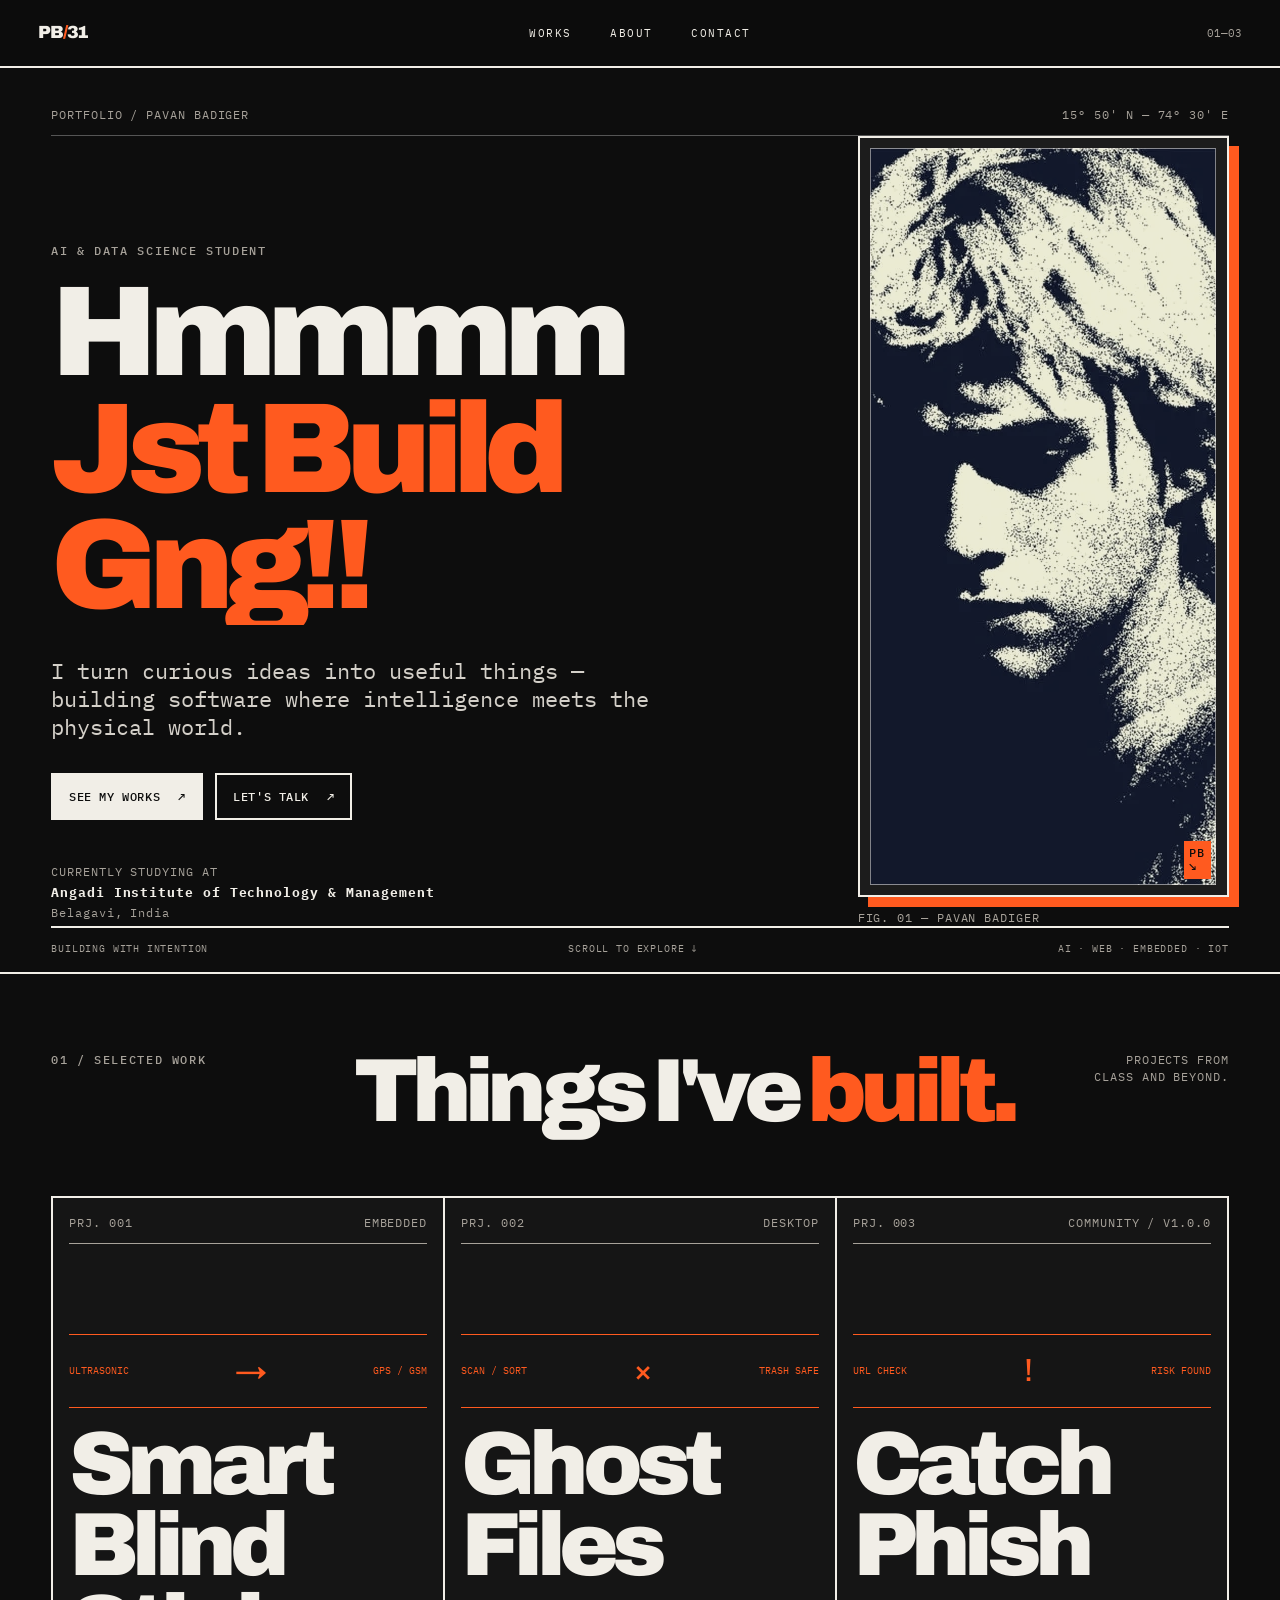
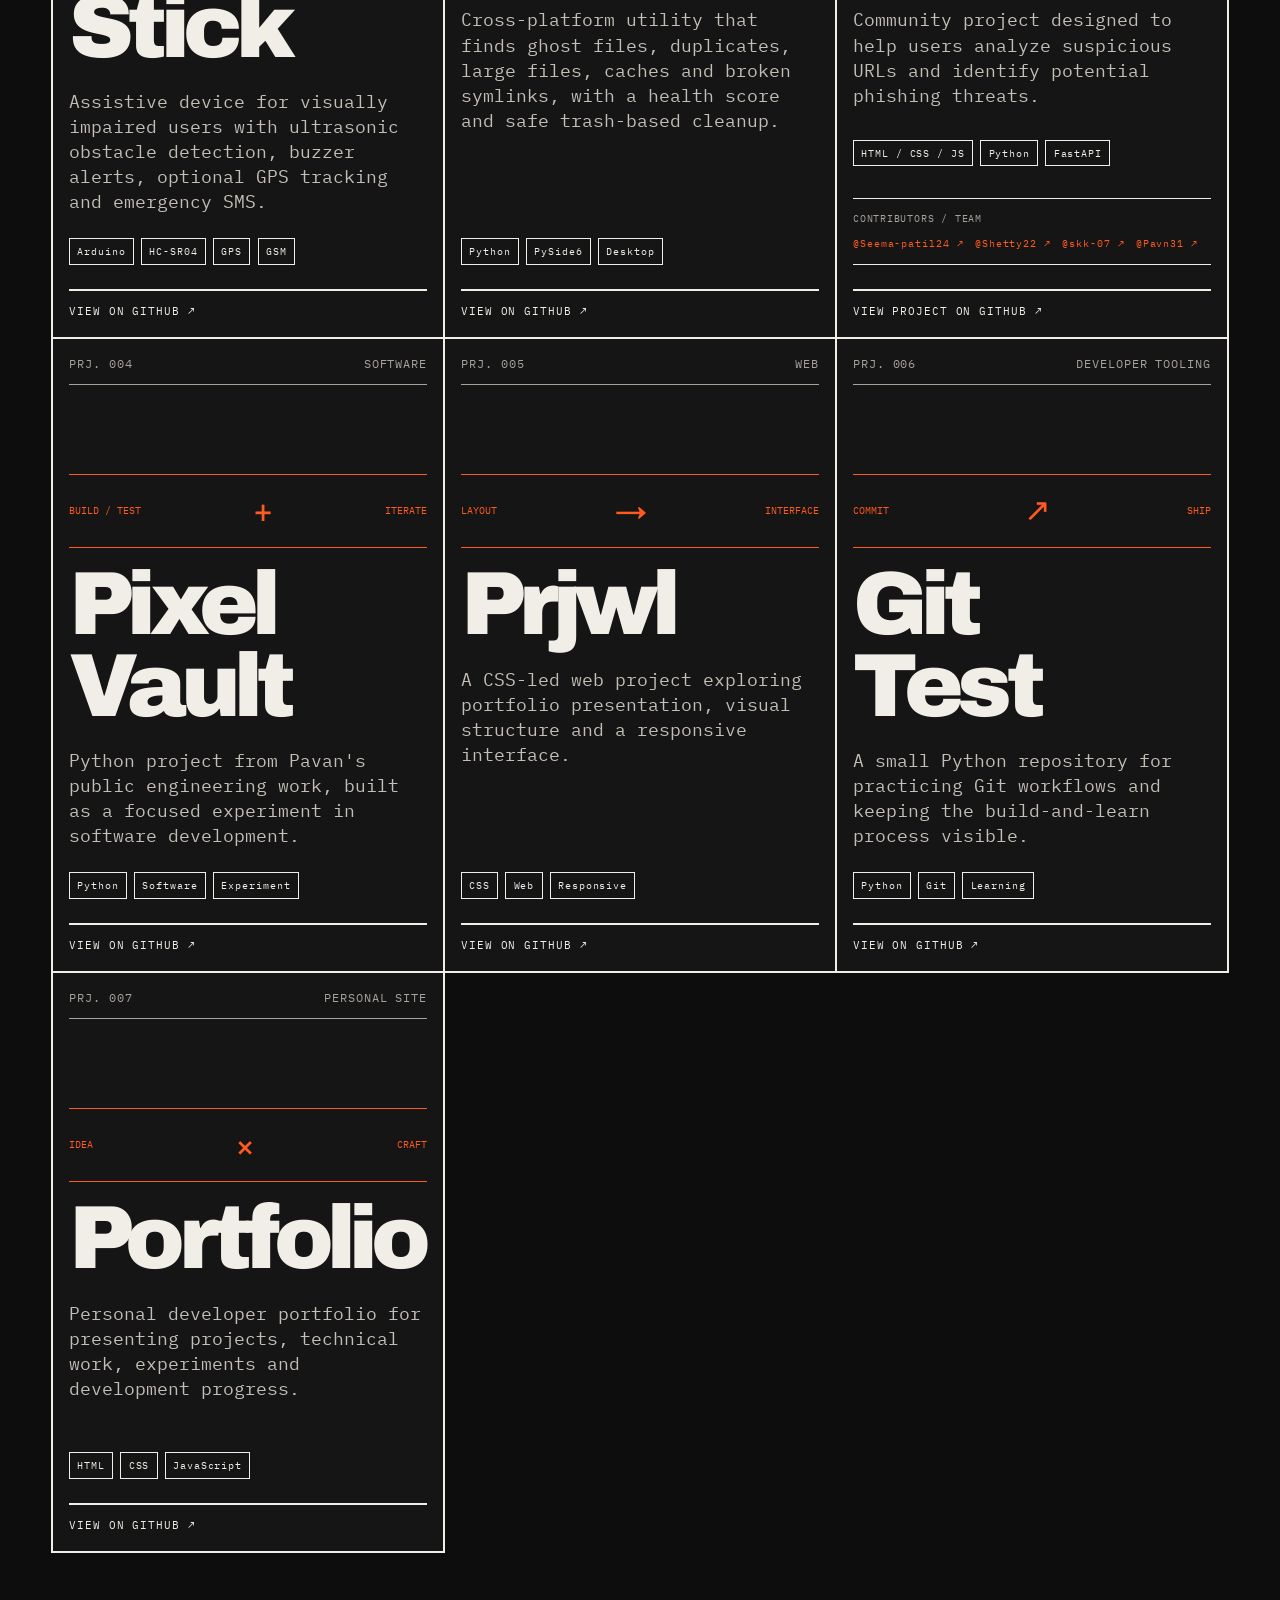
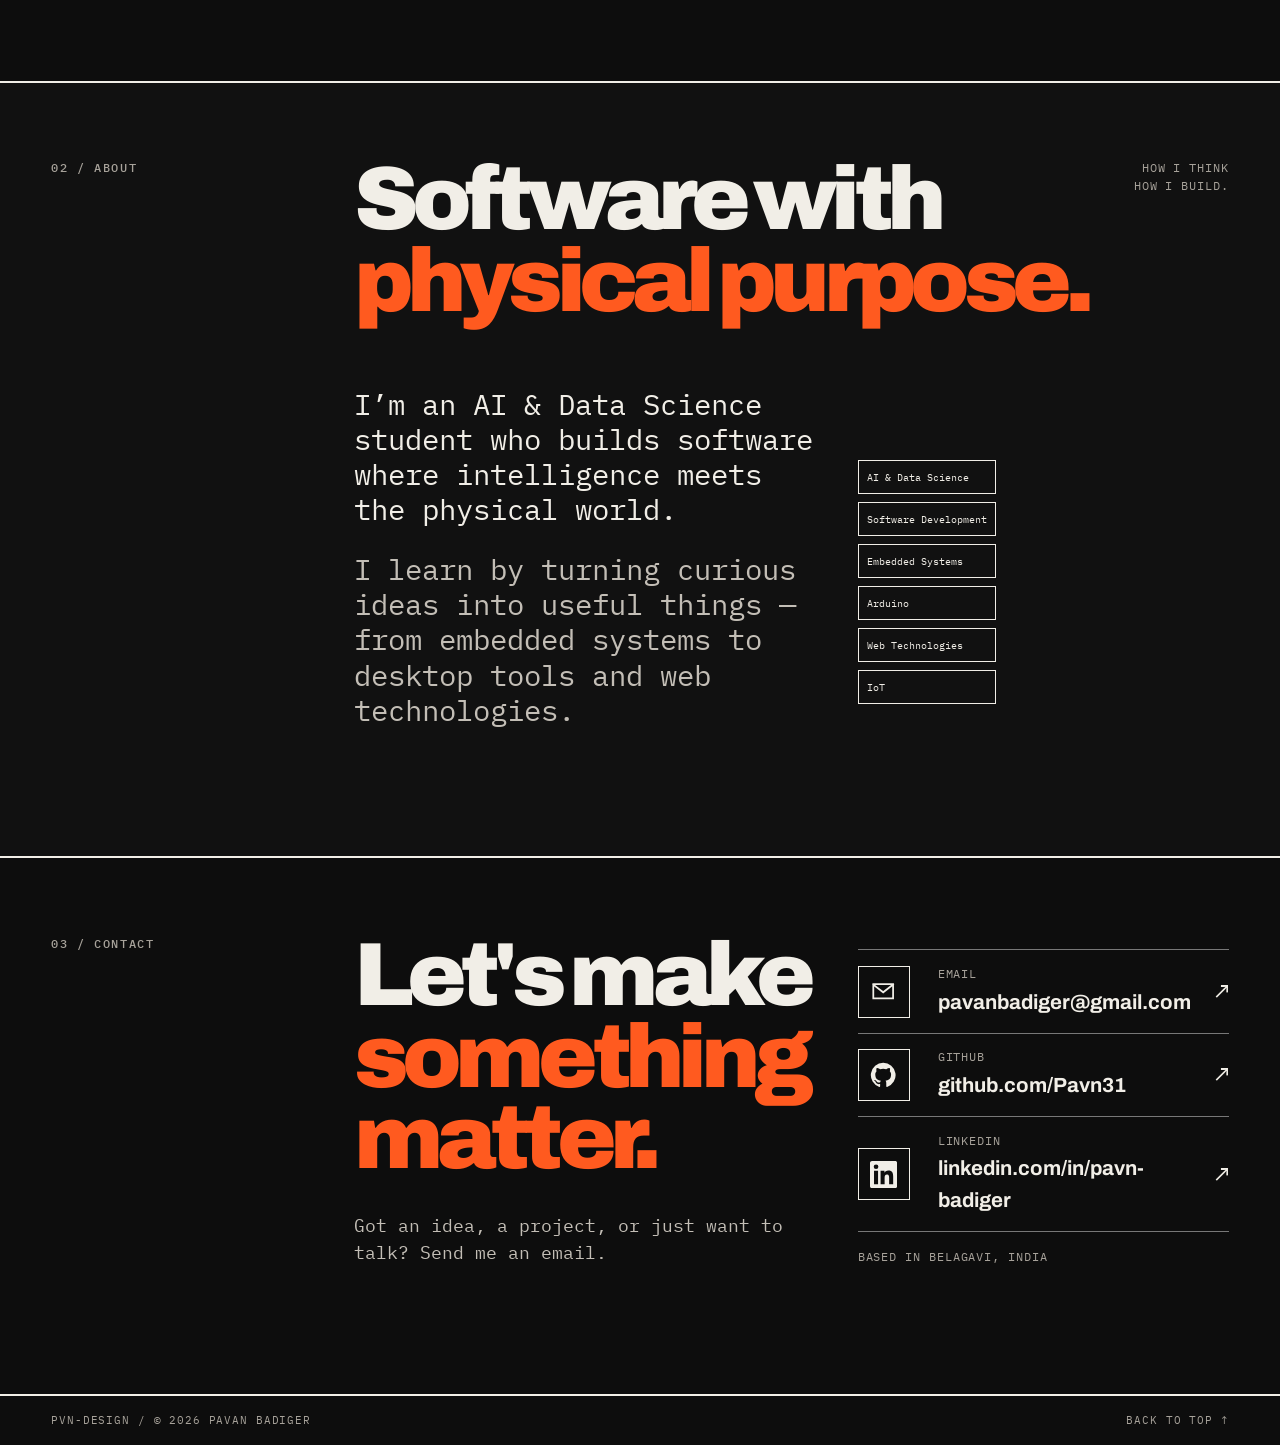
==== commit 1d9d2ef0: "feat: add all GitHub projects to portfolio" ====
--- a/index.html
+++ b/index.html
@@ -97,7 +97,13 @@
           <p class="section-note mono">PROJECTS FROM<br />CLASS AND BEYOND.</p>
         </div>
         <div class="cards">
-          <article class="project-card reveal">
+          <article
+            class="project-card reveal"
+            data-repo="https://github.com/Pavn31/Smart-Blind-Stick"
+            role="link"
+            tabindex="0"
+            aria-label="Open Smart Blind Stick on GitHub"
+          >
             <div class="card-top mono">
               <span>PRJ. 001</span><span>EMBEDDED</span>
             </div>
@@ -122,7 +128,13 @@
               >VIEW ON GITHUB ↗</a
             >
           </article>
-          <article class="project-card reveal">
+          <article
+            class="project-card reveal"
+            data-repo="https://github.com/Pavn31/GhostFiles"
+            role="link"
+            tabindex="0"
+            aria-label="Open Ghost Files on GitHub"
+          >
             <div class="card-top mono">
               <span>PRJ. 002</span><span>DESKTOP</span>
             </div>
@@ -146,7 +158,13 @@
               >VIEW ON GITHUB ↗</a
             >
           </article>
-          <article class="project-card reveal">
+          <article
+            class="project-card reveal"
+            data-repo="https://github.com/Pavn31/CatchPhish"
+            role="link"
+            tabindex="0"
+            aria-label="Open Catch Phish on GitHub"
+          >
             <div class="card-top mono">
               <span>PRJ. 003</span><span>COMMUNITY / V1.0.0</span>
             </div>
@@ -194,6 +212,122 @@
               target="_blank"
               rel="noopener"
               >VIEW PROJECT ON GITHUB ↗</a
+            >
+          </article>
+          <article
+            class="project-card reveal"
+            data-repo="https://github.com/Pavn31/PixelVault"
+            role="link"
+            tabindex="0"
+            aria-label="Open PixelVault on GitHub"
+          >
+            <div class="card-top mono">
+              <span>PRJ. 004</span><span>SOFTWARE</span>
+            </div>
+            <div class="card-signal signal-files" aria-hidden="true">
+              <span>BUILD / TEST</span><b>+</b><span>ITERATE</span>
+            </div>
+            <h3>Pixel<br />Vault</h3>
+            <p>
+              Python project from Pavan's public engineering work, built as a
+              focused experiment in software development.
+            </p>
+            <div class="tags mono">
+              <span>Python</span><span>Software</span><span>Experiment</span>
+            </div>
+            <a
+              class="card-link mono"
+              href="https://github.com/Pavn31/PixelVault"
+              target="_blank"
+              rel="noopener"
+              >VIEW ON GITHUB ↗</a
+            >
+          </article>
+          <article
+            class="project-card reveal"
+            data-repo="https://github.com/Pavn31/Prjwl"
+            role="link"
+            tabindex="0"
+            aria-label="Open Prjwl on GitHub"
+          >
+            <div class="card-top mono">
+              <span>PRJ. 005</span><span>WEB</span>
+            </div>
+            <div class="card-signal signal-stick" aria-hidden="true">
+              <span>LAYOUT</span><b>→</b><span>INTERFACE</span>
+            </div>
+            <h3>Prjwl</h3>
+            <p>
+              A CSS-led web project exploring portfolio presentation, visual
+              structure and a responsive interface.
+            </p>
+            <div class="tags mono">
+              <span>CSS</span><span>Web</span><span>Responsive</span>
+            </div>
+            <a
+              class="card-link mono"
+              href="https://github.com/Pavn31/Prjwl"
+              target="_blank"
+              rel="noopener"
+              >VIEW ON GITHUB ↗</a
+            >
+          </article>
+          <article
+            class="project-card reveal"
+            data-repo="https://github.com/Pavn31/GitTest"
+            role="link"
+            tabindex="0"
+            aria-label="Open GitTest on GitHub"
+          >
+            <div class="card-top mono">
+              <span>PRJ. 006</span><span>DEVELOPER TOOLING</span>
+            </div>
+            <div class="card-signal signal-phish" aria-hidden="true">
+              <span>COMMIT</span><b>↗</b><span>SHIP</span>
+            </div>
+            <h3>Git<br />Test</h3>
+            <p>
+              A small Python repository for practicing Git workflows and
+              keeping the build-and-learn process visible.
+            </p>
+            <div class="tags mono">
+              <span>Python</span><span>Git</span><span>Learning</span>
+            </div>
+            <a
+              class="card-link mono"
+              href="https://github.com/Pavn31/GitTest"
+              target="_blank"
+              rel="noopener"
+              >VIEW ON GITHUB ↗</a
+            >
+          </article>
+          <article
+            class="project-card reveal"
+            data-repo="https://github.com/Pavn31/Portfolio"
+            role="link"
+            tabindex="0"
+            aria-label="Open Portfolio on GitHub"
+          >
+            <div class="card-top mono">
+              <span>PRJ. 007</span><span>PERSONAL SITE</span>
+            </div>
+            <div class="card-signal signal-files" aria-hidden="true">
+              <span>IDEA</span><b>×</b><span>CRAFT</span>
+            </div>
+            <h3>Portfolio</h3>
+            <p>
+              Personal developer portfolio for presenting projects, technical
+              work, experiments and development progress.
+            </p>
+            <div class="tags mono">
+              <span>HTML</span><span>CSS</span><span>JavaScript</span>
+            </div>
+            <a
+              class="card-link mono"
+              href="https://github.com/Pavn31/Portfolio"
+              target="_blank"
+              rel="noopener"
+              >VIEW ON GITHUB ↗</a
             >
           </article>
         </div>
--- a/style.css
+++ b/style.css
@@ -301,6 +301,8 @@
   border-left: var(--line);
 }
 .project-card {
+  cursor: pointer;
+
   min-height: 580px;
   display: flex;
   flex-direction: column;
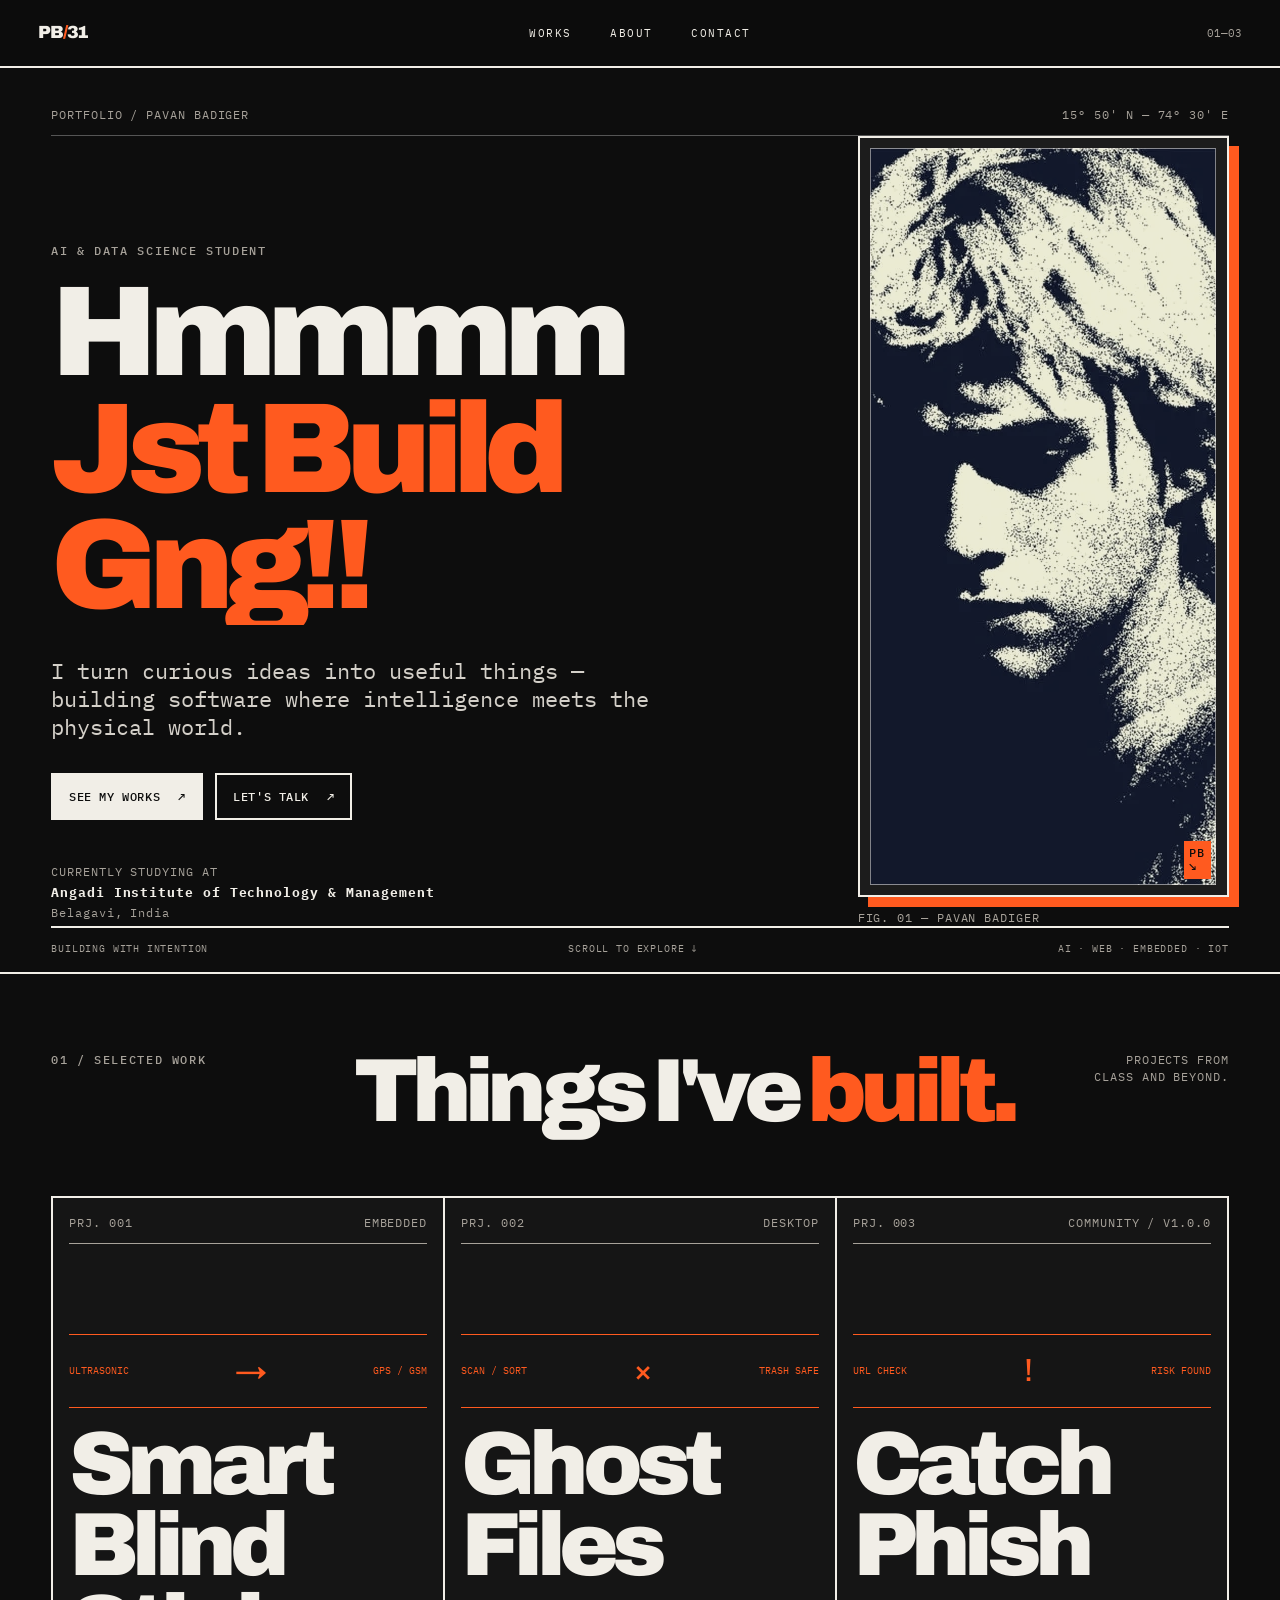
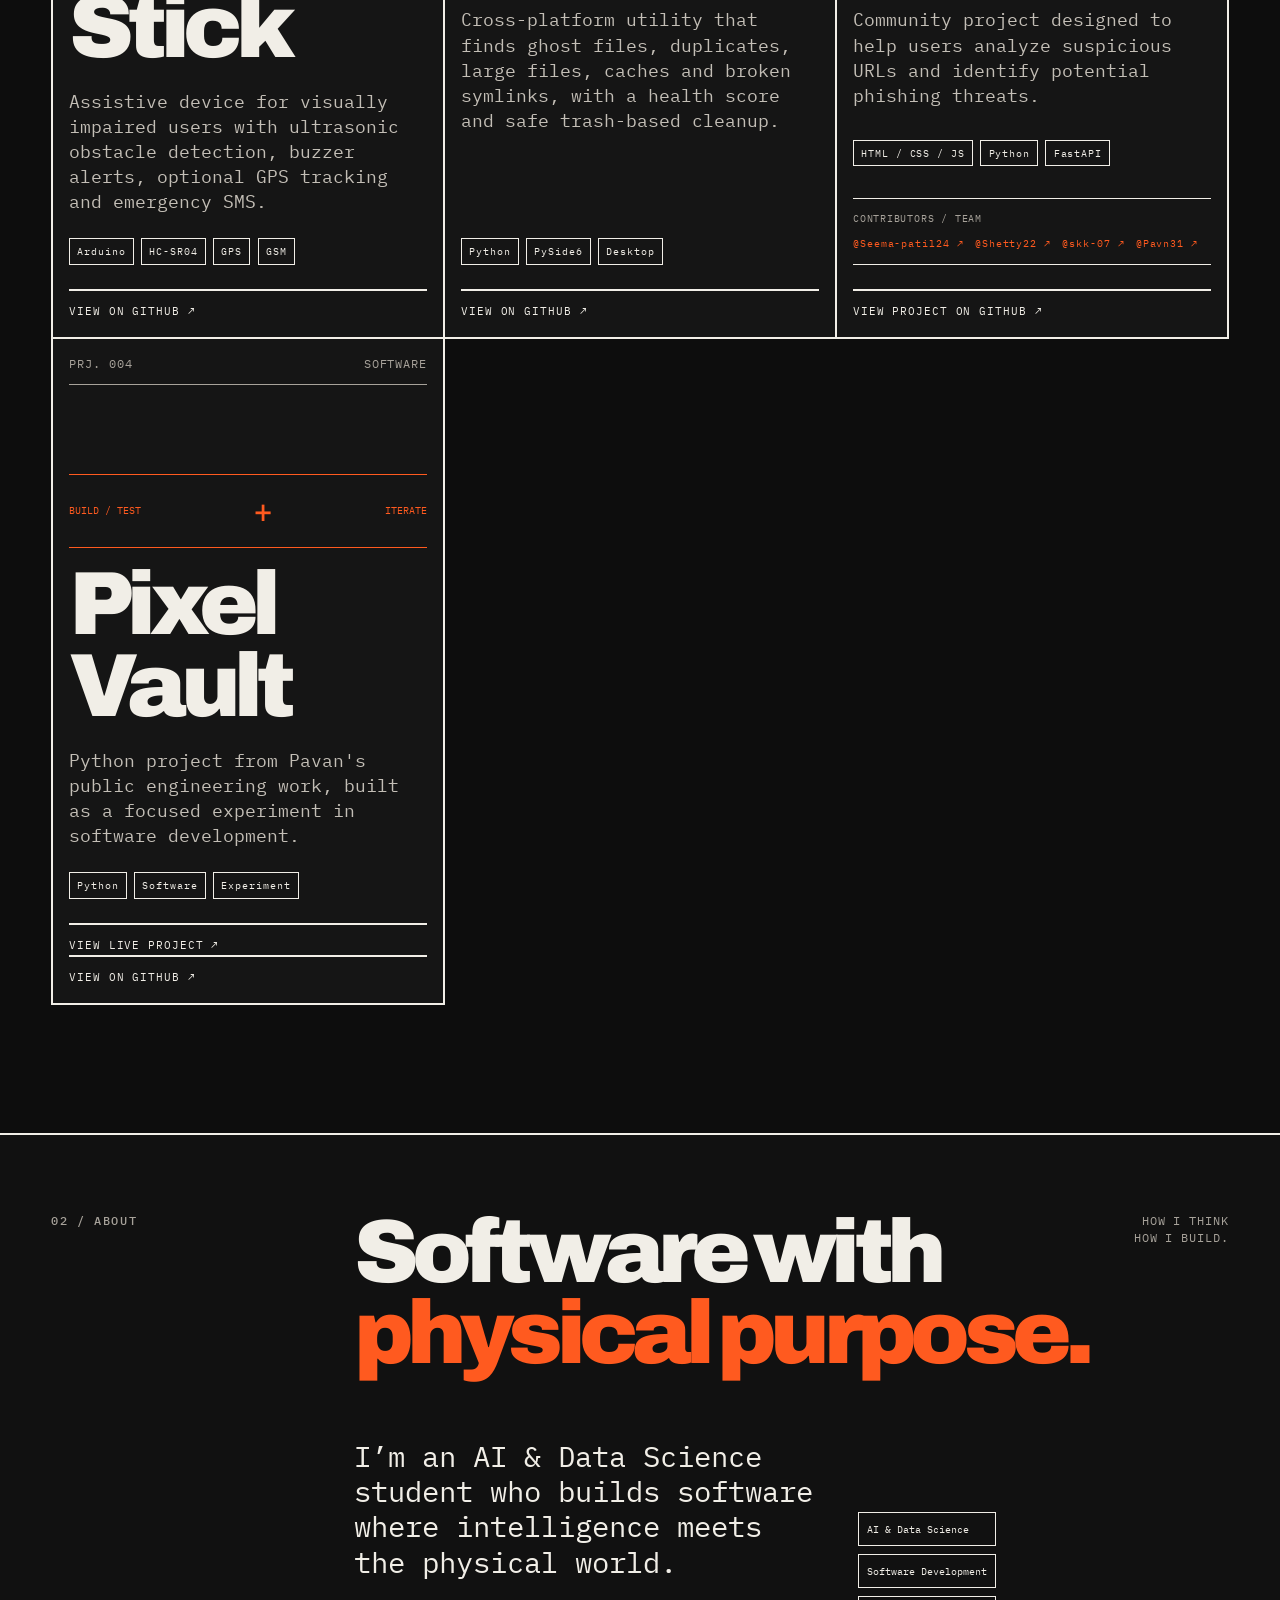
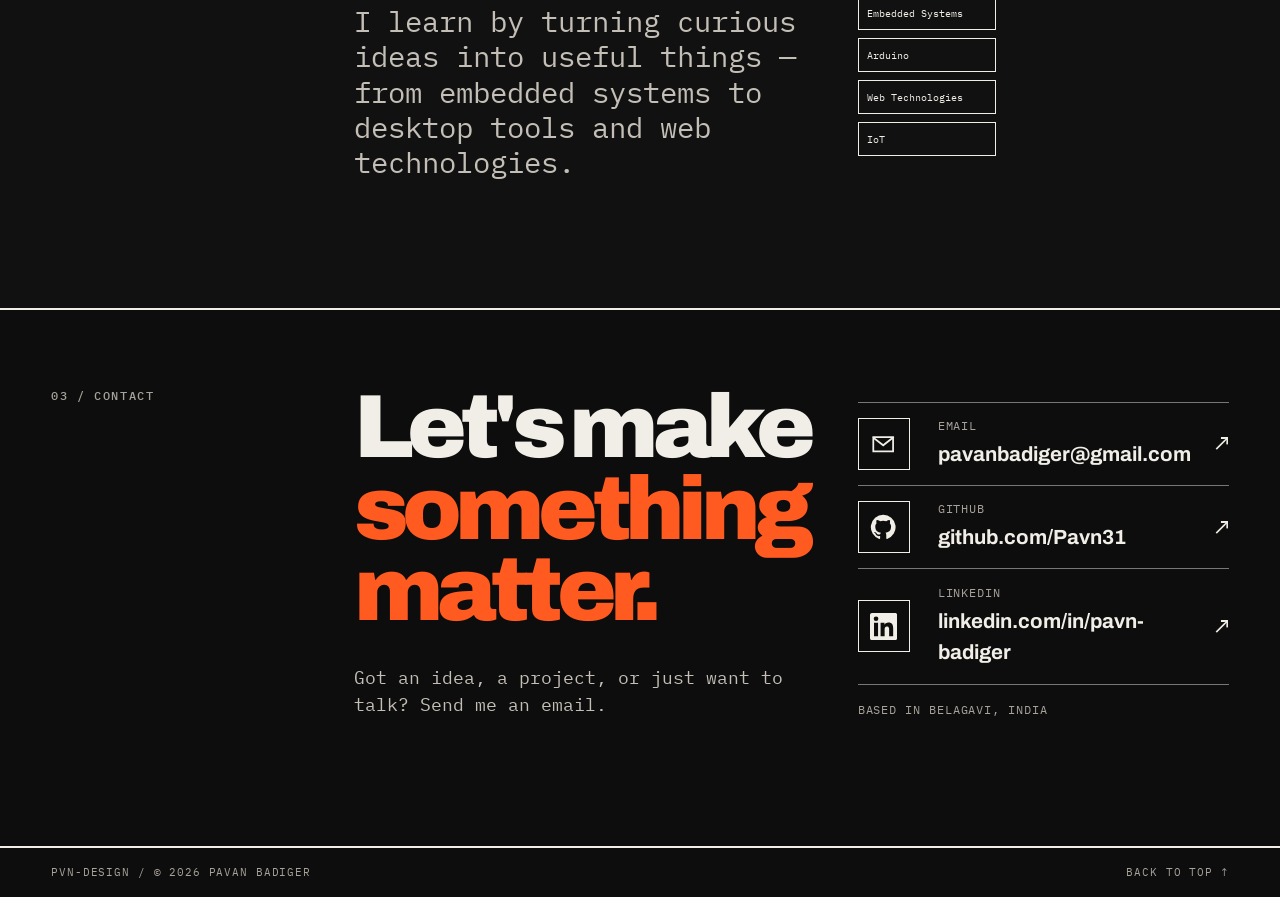
==== commit 38f0c630: "chore: refine portfolio project selection" ====
--- a/index.html
+++ b/index.html
@@ -237,94 +237,14 @@
             </div>
             <a
               class="card-link mono"
+              href="https://pixelvault.pavn31.dpdns.org"
+              target="_blank"
+              rel="noopener"
+              >VIEW LIVE PROJECT ↗</a
+            >
+            <a
+              class="card-link mono"
               href="https://github.com/Pavn31/PixelVault"
-              target="_blank"
-              rel="noopener"
-              >VIEW ON GITHUB ↗</a
-            >
-          </article>
-          <article
-            class="project-card reveal"
-            data-repo="https://github.com/Pavn31/Prjwl"
-            role="link"
-            tabindex="0"
-            aria-label="Open Prjwl on GitHub"
-          >
-            <div class="card-top mono">
-              <span>PRJ. 005</span><span>WEB</span>
-            </div>
-            <div class="card-signal signal-stick" aria-hidden="true">
-              <span>LAYOUT</span><b>→</b><span>INTERFACE</span>
-            </div>
-            <h3>Prjwl</h3>
-            <p>
-              A CSS-led web project exploring portfolio presentation, visual
-              structure and a responsive interface.
-            </p>
-            <div class="tags mono">
-              <span>CSS</span><span>Web</span><span>Responsive</span>
-            </div>
-            <a
-              class="card-link mono"
-              href="https://github.com/Pavn31/Prjwl"
-              target="_blank"
-              rel="noopener"
-              >VIEW ON GITHUB ↗</a
-            >
-          </article>
-          <article
-            class="project-card reveal"
-            data-repo="https://github.com/Pavn31/GitTest"
-            role="link"
-            tabindex="0"
-            aria-label="Open GitTest on GitHub"
-          >
-            <div class="card-top mono">
-              <span>PRJ. 006</span><span>DEVELOPER TOOLING</span>
-            </div>
-            <div class="card-signal signal-phish" aria-hidden="true">
-              <span>COMMIT</span><b>↗</b><span>SHIP</span>
-            </div>
-            <h3>Git<br />Test</h3>
-            <p>
-              A small Python repository for practicing Git workflows and
-              keeping the build-and-learn process visible.
-            </p>
-            <div class="tags mono">
-              <span>Python</span><span>Git</span><span>Learning</span>
-            </div>
-            <a
-              class="card-link mono"
-              href="https://github.com/Pavn31/GitTest"
-              target="_blank"
-              rel="noopener"
-              >VIEW ON GITHUB ↗</a
-            >
-          </article>
-          <article
-            class="project-card reveal"
-            data-repo="https://github.com/Pavn31/Portfolio"
-            role="link"
-            tabindex="0"
-            aria-label="Open Portfolio on GitHub"
-          >
-            <div class="card-top mono">
-              <span>PRJ. 007</span><span>PERSONAL SITE</span>
-            </div>
-            <div class="card-signal signal-files" aria-hidden="true">
-              <span>IDEA</span><b>×</b><span>CRAFT</span>
-            </div>
-            <h3>Portfolio</h3>
-            <p>
-              Personal developer portfolio for presenting projects, technical
-              work, experiments and development progress.
-            </p>
-            <div class="tags mono">
-              <span>HTML</span><span>CSS</span><span>JavaScript</span>
-            </div>
-            <a
-              class="card-link mono"
-              href="https://github.com/Pavn31/Portfolio"
               target="_blank"
               rel="noopener"
               >VIEW ON GITHUB ↗</a
